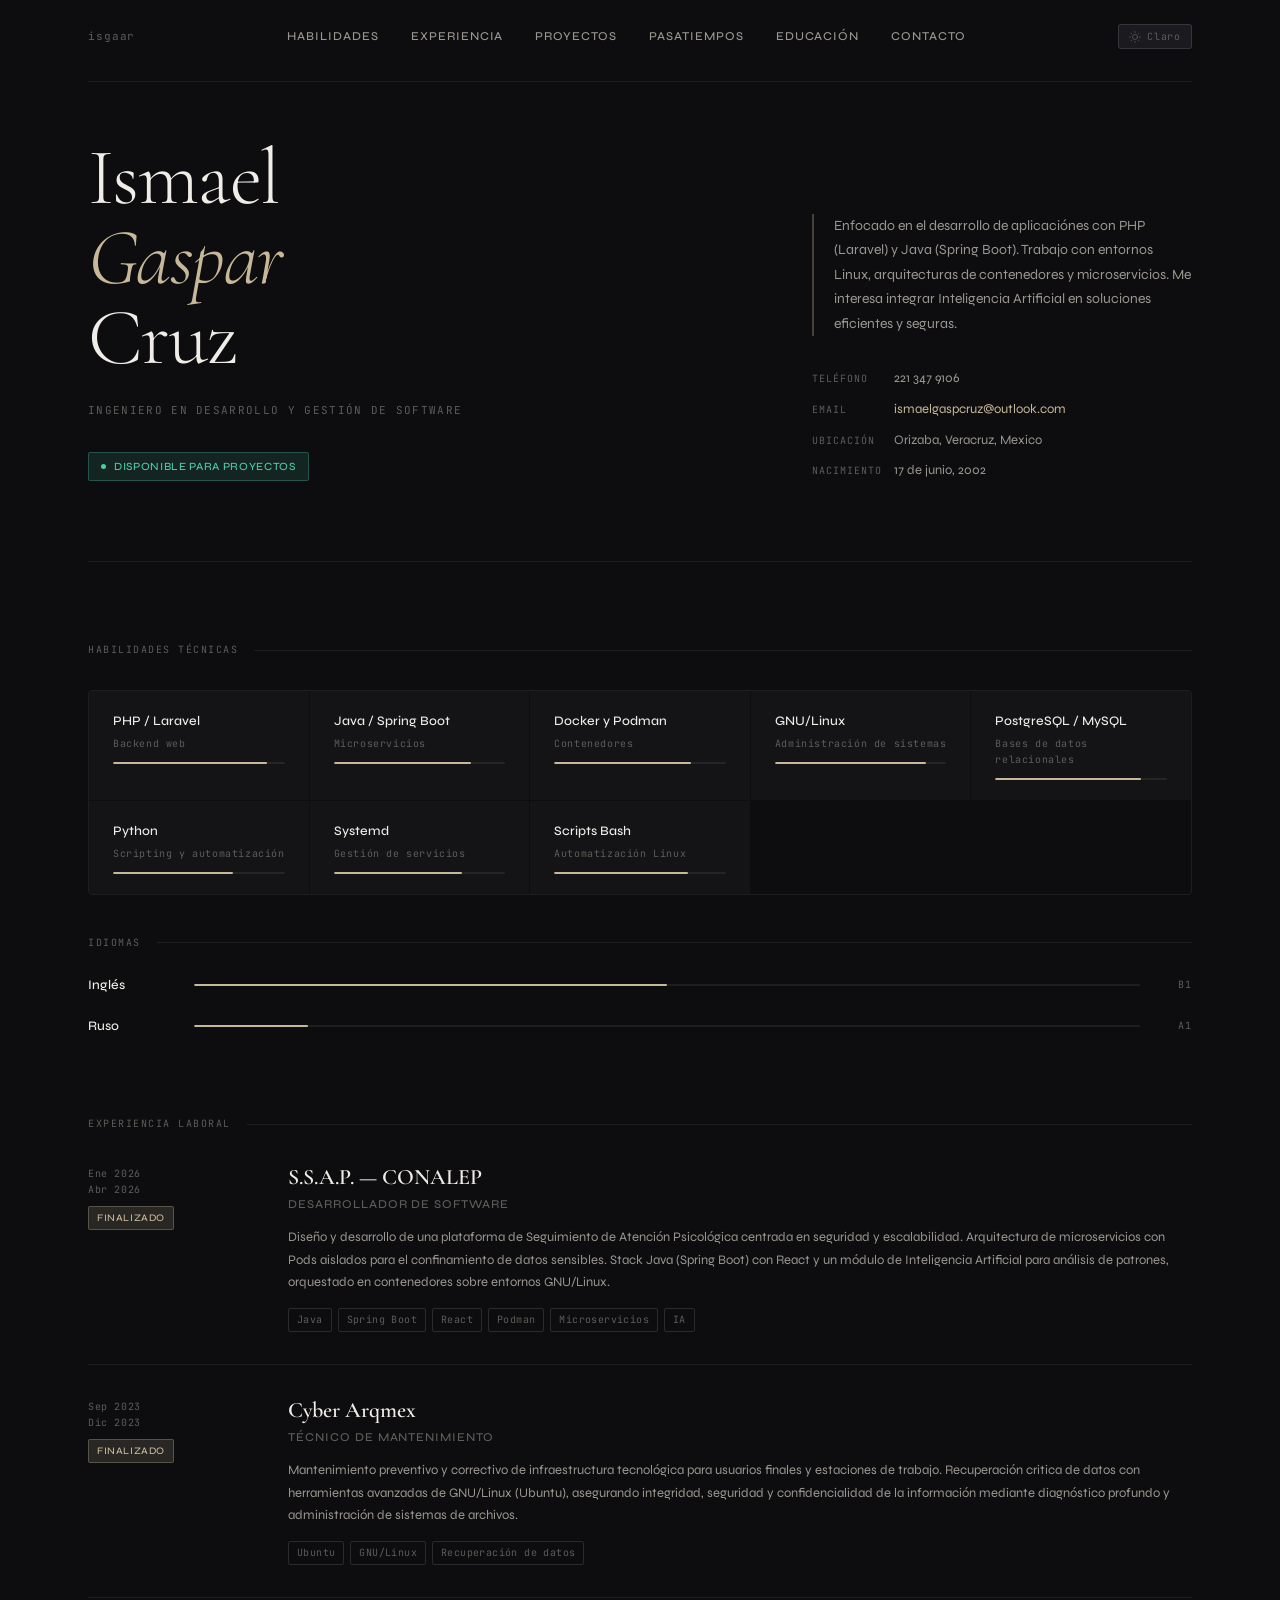
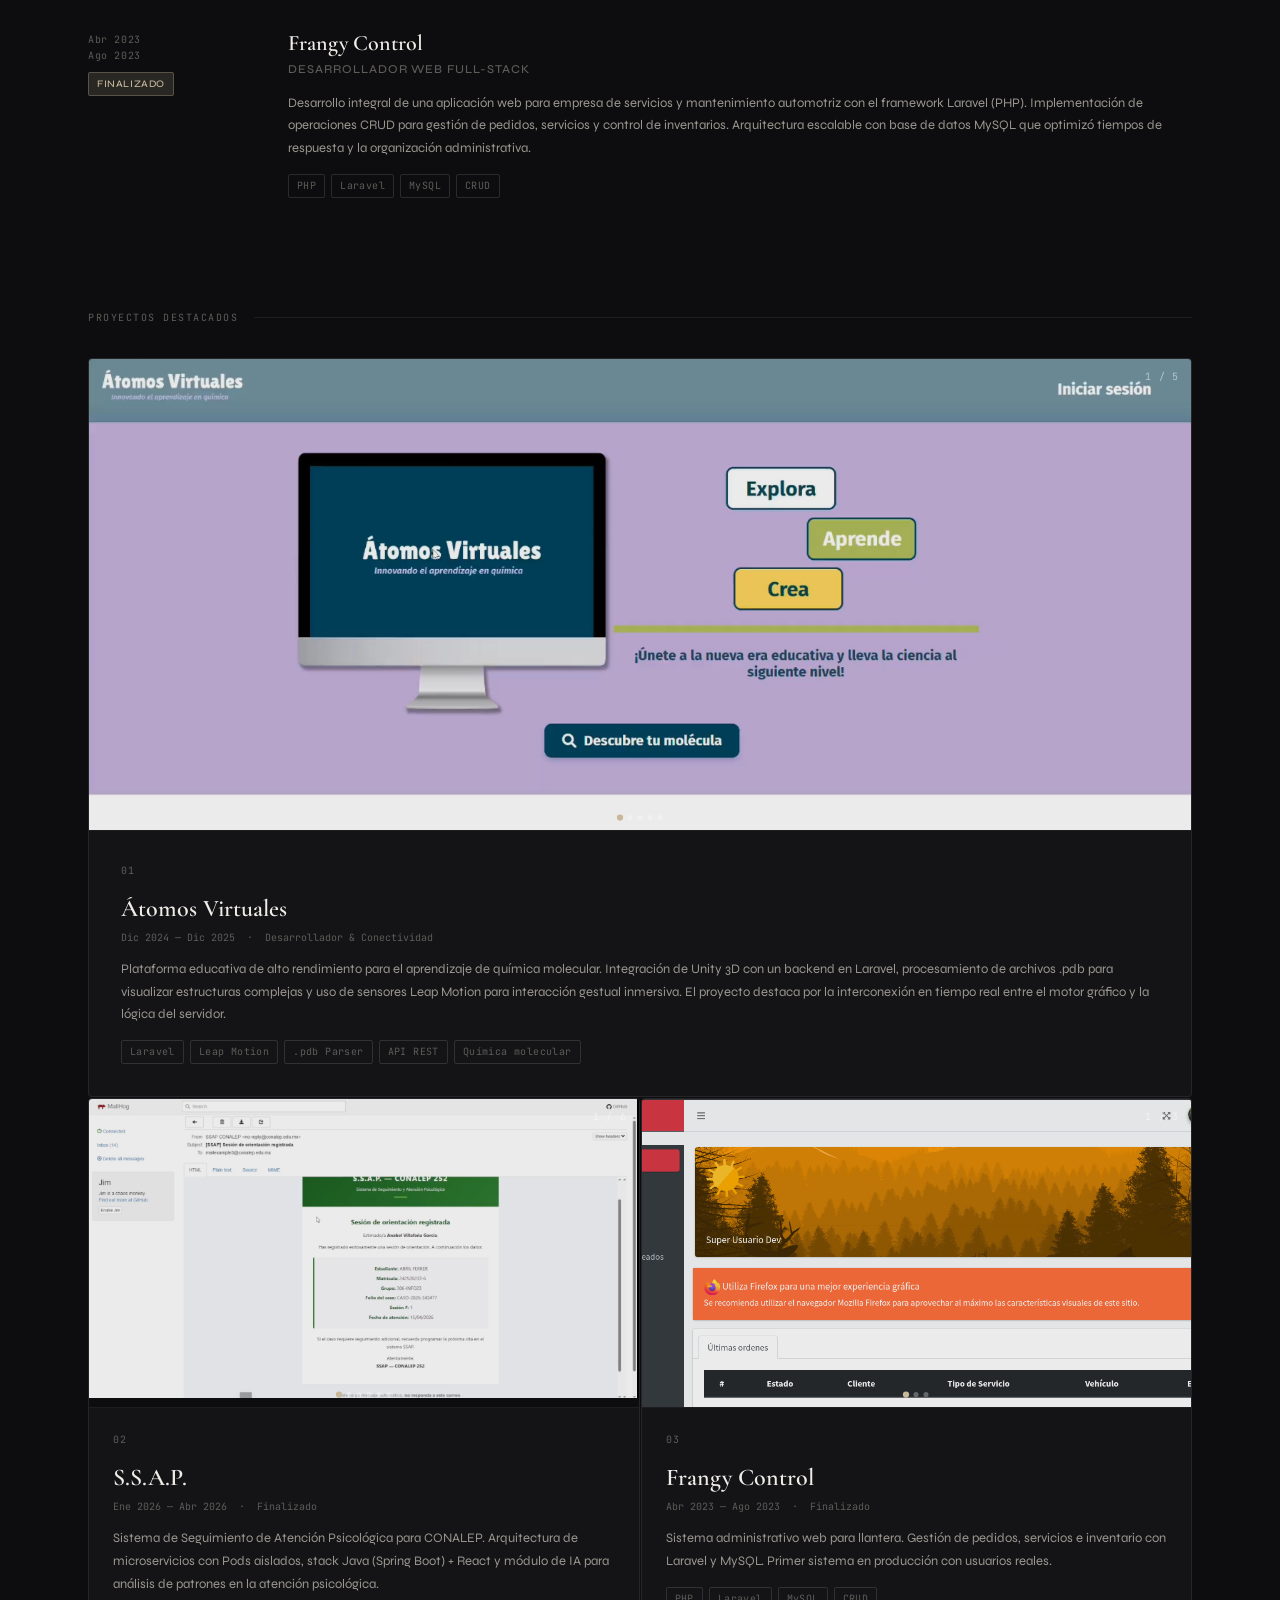
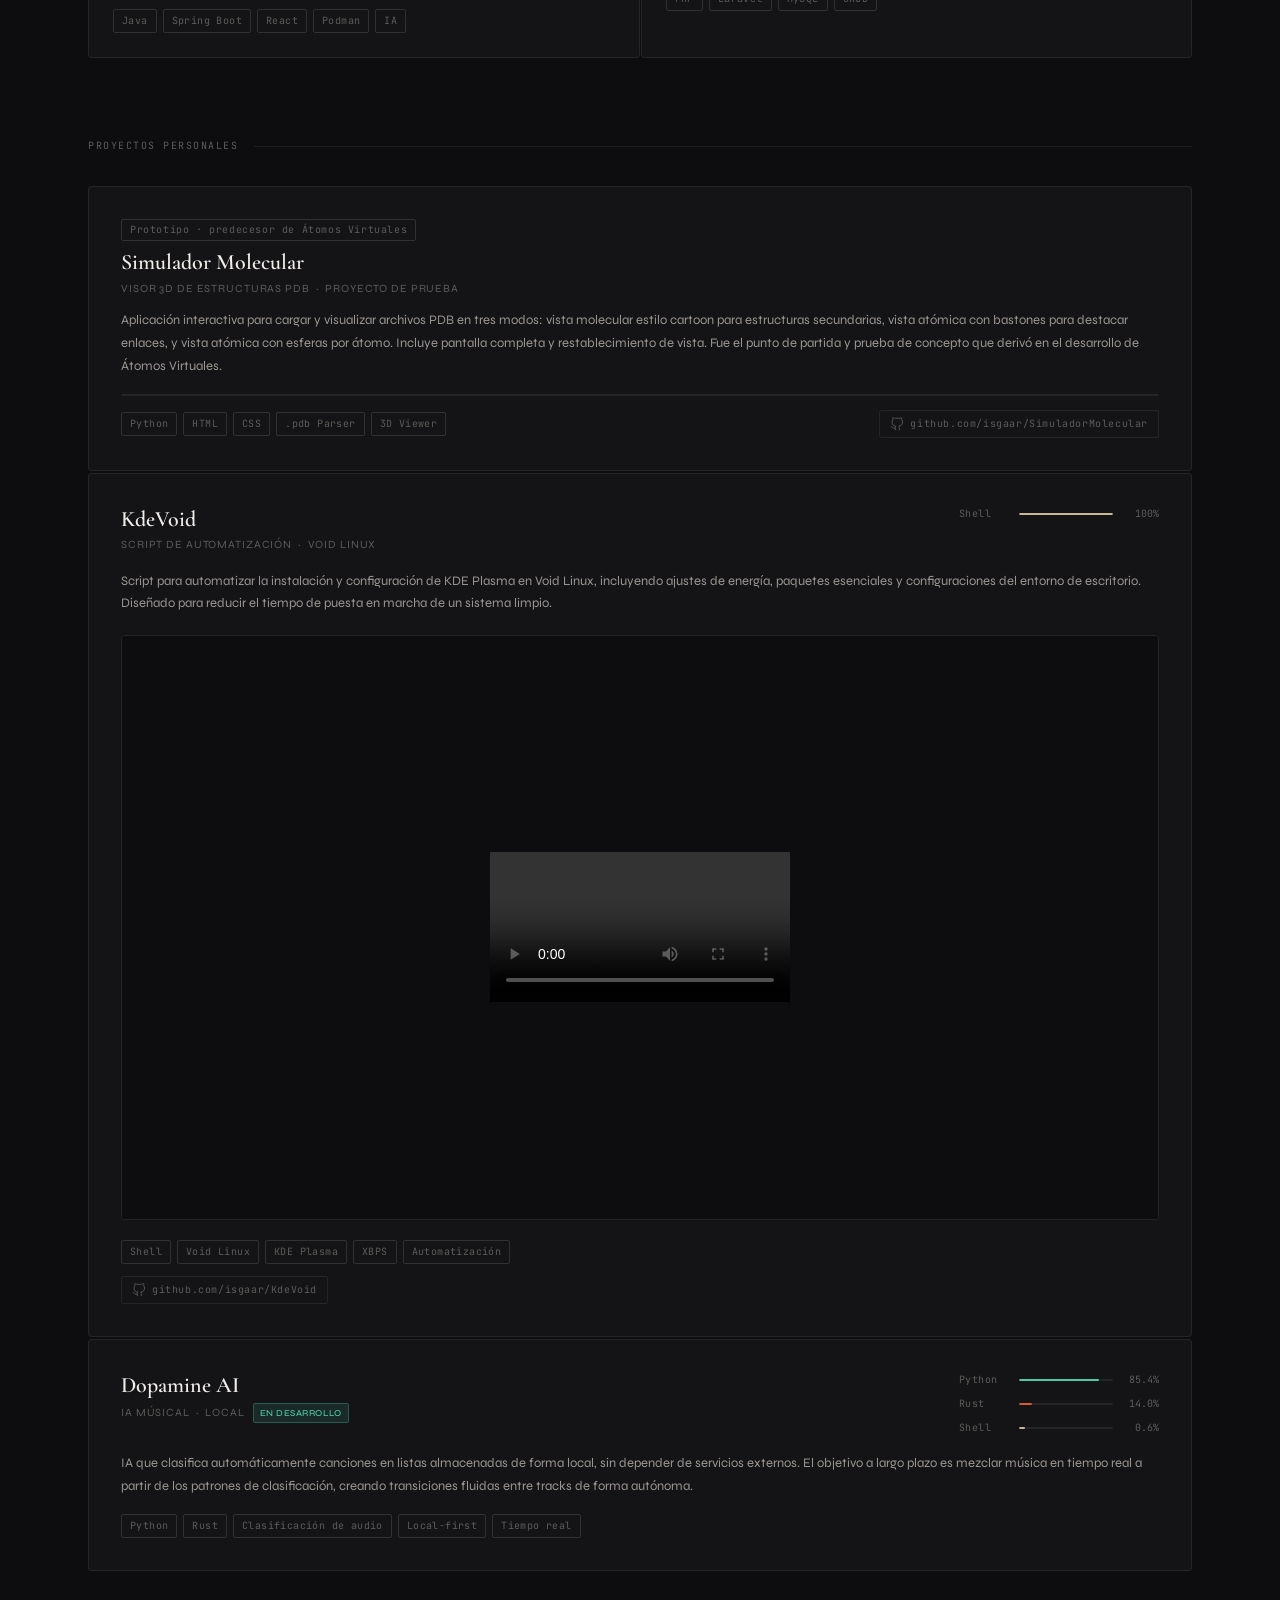
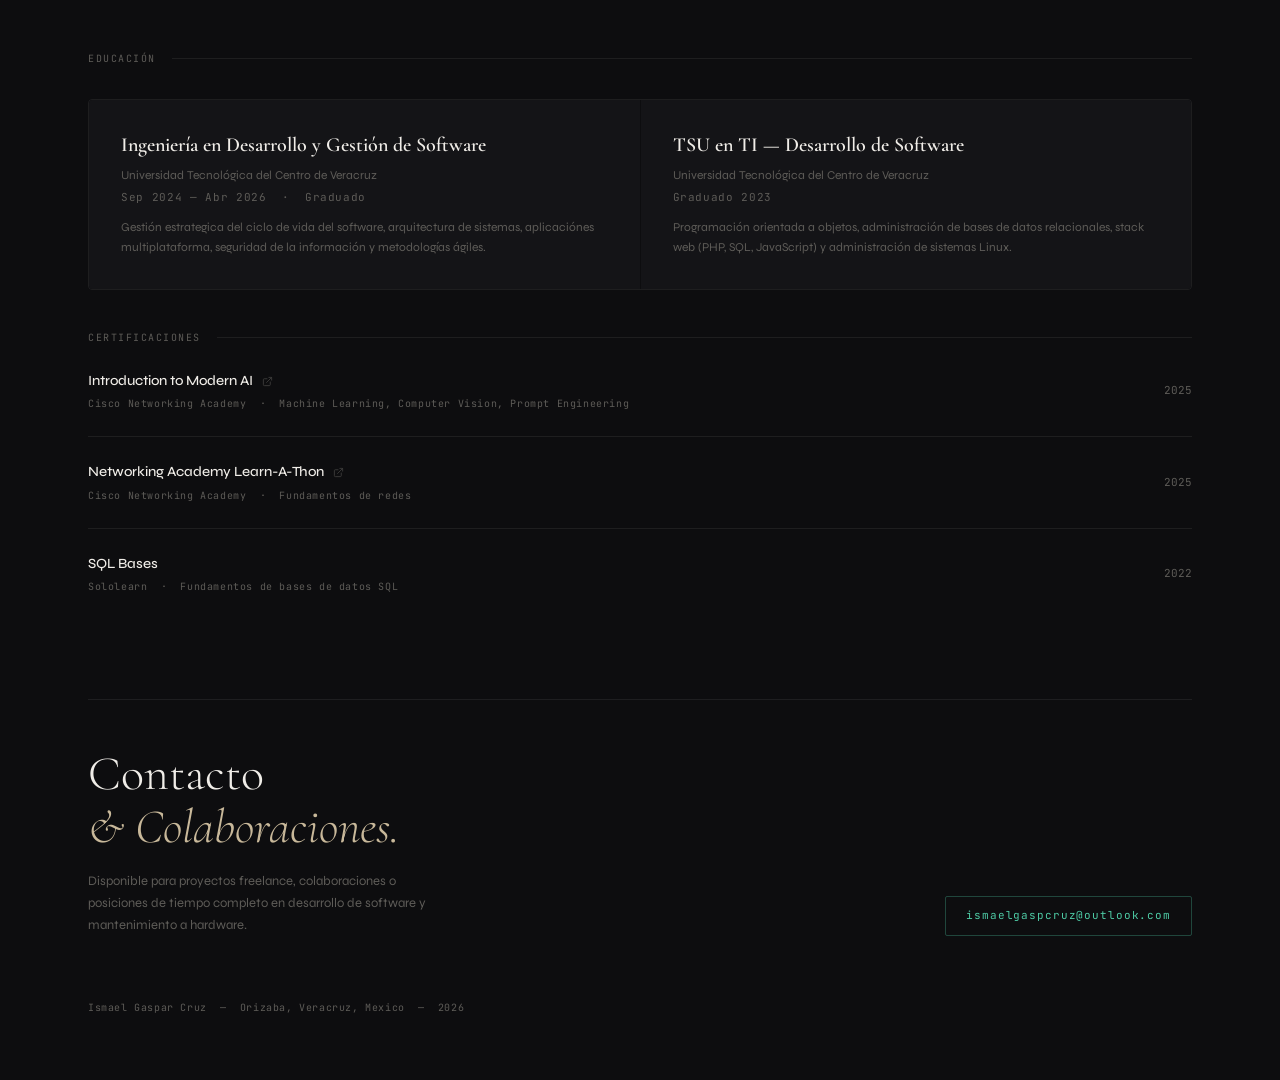
==== portafolio-bak.html @ 3fc49039 "v2" ====
<!DOCTYPE html>
<html lang="es">

<head>
  <meta charset="UTF-8">
  <meta name="viewport" content="width=device-width, initial-scale=1.0">
  <title>Portafolio de Ismael</title>
  <link rel="preconnect" href="https://fonts.googleapis.com">
  <link rel="preconnect" href="https://fonts.gstatic.com" crossorigin>
  <link
    href="https://fonts.googleapis.com/css2?family=Cormorant+Garamond:ital,wght@0,300;0,400;0,600;1,300;1,400&family=Syne:wght@400;500;700;800&family=JetBrains+Mono:wght@300;400&display=swap"
    rel="stylesheet">

  <style>
    :root {
      --bg: #0d0d0f;
      --bg-surface: #141417;
      --bg-raised: #1a1a1f;
      --border: rgba(255, 255, 255, 0.07);
      --border-mid: rgba(255, 255, 255, 0.12);
      --accent: #c8b89a;
      --accent-dim: rgba(200, 184, 154, 0.15);
      --accent-border: rgba(200, 184, 154, 0.3);
      --teal: #4ecba5;
      --teal-dim: rgba(78, 203, 165, 0.12);
      --teal-border: rgba(78, 203, 165, 0.3);
      --blue: #6fa8d6;
      --blue-dim: rgba(111, 168, 214, 0.12);
      --text-primary: #f0ede8;
      --text-secondary: #9b9790;
      --text-muted: #5e5c58;
      --font-display: 'Cormorant Garamond', Georgia, serif;
      --font-ui: 'Syne', sans-serif;
      --font-mono: 'JetBrains Mono', monospace;
      --page-max: 1200px;
      --page-pad: clamp(1rem, 4vw, 3rem);
    }

    /* ── Light / color theme support ── */
    [data-theme="light"] {
      --bg: #f4f2ee;
      --bg-surface: #ebe8e2;
      --bg-raised: #e0dcd4;
      --border: rgba(0, 0, 0, 0.08);
      --border-mid: rgba(0, 0, 0, 0.14);
      --accent: #8b6f4e;
      --accent-dim: rgba(139, 111, 78, 0.12);
      --accent-border: rgba(139, 111, 78, 0.3);
      --teal: #2a8c6e;
      --teal-dim: rgba(42, 140, 110, 0.1);
      --teal-border: rgba(42, 140, 110, 0.3);
      --text-primary: #1a1814;
      --text-secondary: #4a4742;
      --text-muted: #8a8680;
    }

    *,
    *::before,
    *::after {
      box-sizing: border-box;
      margin: 0;
      padding: 0;
    }

    html {
      scroll-behavior: smooth;
    }

    body {
      background: var(--bg);
      color: var(--text-primary);
      font-family: var(--font-ui);
      font-size: 14px;
      line-height: 1.6;
      min-height: 100vh;
    }

    /* ── Layout ── */
    .page {
      max-width: var(--page-max);
      margin: 0 auto;
      padding: 0 var(--page-pad) 4rem;
    }

    /* ── Nav ── */
    nav {
      display: flex;
      justify-content: space-between;
      align-items: center;
      padding: 1.5rem 0 2rem;
      border-bottom: 1px solid var(--border);
      margin-bottom: 3.5rem;
    }

    .nav-logo {
      font-family: var(--font-mono);
      font-size: 11px;
      color: var(--text-muted);
      letter-spacing: 0.08em;
    }

    .nav-links {
      display: flex;
      gap: 2rem;
      list-style: none;
    }

    .nav-links a {
      font-size: 12px;
      font-weight: 500;
      color: var(--text-secondary);
      text-decoration: none;
      letter-spacing: 0.08em;
      text-transform: uppercase;
      transition: color 0.2s;
    }

    .nav-links a:hover {
      color: var(--text-primary);
    }

    /* ── Hero ── */
    .hero {
      display: grid;
      grid-template-columns: 1fr 380px;
      gap: 4rem;
      align-items: end;
      padding-bottom: 5rem;
      border-bottom: 1px solid var(--border);
      margin-bottom: 5rem;
      animation: fadeUp 0.8s ease both;
    }

    .hero-heading {
      font-family: var(--font-display);
      font-size: clamp(56px, 8vw, 80px);
      font-weight: 300;
      line-height: 1.0;
      color: var(--text-primary);
      letter-spacing: -0.02em;
    }

    .hero-heading em {
      font-style: italic;
      color: var(--accent);
    }

    .hero-sub {
      font-family: var(--font-mono);
      font-size: 11px;
      letter-spacing: 0.12em;
      color: var(--text-muted);
      text-transform: uppercase;
      margin-top: 1.5rem;
    }

    .hero-status {
      display: inline-flex;
      align-items: center;
      gap: 8px;
      background: var(--teal-dim);
      border: 1px solid var(--teal-border);
      border-radius: 2px;
      padding: 5px 12px;
      font-size: 11px;
      font-weight: 500;
      color: var(--teal);
      letter-spacing: 0.06em;
      text-transform: uppercase;
      margin-top: 2rem;
    }

    .status-dot {
      width: 5px;
      height: 5px;
      border-radius: 50%;
      background: var(--teal);
      animation: pulse 2s infinite;
    }

    .hero-bio {
      font-size: 14px;
      color: var(--text-secondary);
      line-height: 1.75;
      border-left: 2px solid var(--accent-border);
      padding-left: 1.25rem;
    }

    .hero-contact {
      margin-top: 2rem;
      display: flex;
      flex-direction: column;
      gap: 10px;
    }

    .contact-row {
      display: grid;
      grid-template-columns: 70px 1fr;
      gap: 12px;
      align-items: baseline;
    }

    .contact-label {
      font-family: var(--font-mono);
      font-size: 10px;
      color: var(--text-muted);
      letter-spacing: 0.1em;
      text-transform: uppercase;
    }

    .contact-value {
      font-size: 13px;
      color: var(--text-secondary);
    }

    .contact-value a {
      color: var(--accent);
      text-decoration: none;
      transition: opacity 0.2s;
    }

    .contact-value a:hover {
      opacity: 0.7;
    }

    /* ── Section ── */
    .section {
      margin-bottom: 5rem;
      animation: fadeUp 0.8s ease both;
    }

    .section-label {
      font-family: var(--font-mono);
      font-size: 10px;
      letter-spacing: 0.15em;
      color: var(--text-muted);
      text-transform: uppercase;
      margin-bottom: 2rem;
      display: flex;
      align-items: center;
      gap: 1rem;
    }

    .section-label::after {
      content: '';
      flex: 1;
      height: 1px;
      background: var(--border);
    }

    /* ── Skills ── */
    .skills-grid {
      display: grid;
      grid-template-columns: repeat(auto-fill, minmax(200px, 1fr));
      gap: 1px;
      border: 1px solid var(--border);
      border-radius: 4px;
      overflow: hidden;
    }

    .skill-item {
      background: var(--bg-surface);
      padding: 1.25rem 1.5rem;
      transition: background 0.2s;
    }

    .skill-item:hover {
      background: var(--bg-raised);
    }

    .skill-name {
      font-size: 13px;
      font-weight: 500;
      color: var(--text-primary);
      margin-bottom: 4px;
    }

    .skill-level {
      font-family: var(--font-mono);
      font-size: 10px;
      color: var(--text-muted);
      letter-spacing: 0.06em;
    }

    .skill-bar {
      height: 2px;
      background: var(--border);
      border-radius: 1px;
      margin-top: 10px;
      overflow: hidden;
    }

    .skill-fill {
      height: 100%;
      border-radius: 1px;
      background: var(--accent);
    }

    /* ── Experience ── */
    .exp-list {
      display: flex;
      flex-direction: column;
      gap: 0;
    }

    .exp-item {
      display: grid;
      grid-template-columns: 160px 1fr;
      gap: 2.5rem;
      padding: 2rem 0;
      border-bottom: 1px solid var(--border);
      transition: opacity 0.2s;
    }

    .exp-item:first-child {
      padding-top: 0;
    }

    .exp-item:last-child {
      border-bottom: none;
    }

    .exp-meta {
      padding-top: 2px;
    }

    .exp-period {
      font-family: var(--font-mono);
      font-size: 10px;
      color: var(--text-muted);
      letter-spacing: 0.06em;
      line-height: 1.6;
    }

    .exp-badge {
      display: inline-block;
      margin-top: 8px;
      font-size: 10px;
      font-weight: 500;
      padding: 3px 8px;
      border-radius: 2px;
      letter-spacing: 0.06em;
      text-transform: uppercase;
    }

    .badge-current {
      background: var(--teal-dim);
      color: var(--teal);
      border: 1px solid var(--teal-border);
    }

    .badge-past {
      background: var(--accent-dim);
      color: var(--accent);
      border: 1px solid var(--accent-border);
    }

    .exp-company {
      font-family: var(--font-display);
      font-size: 22px;
      font-weight: 600;
      color: var(--text-primary);
      line-height: 1.2;
    }

    .exp-role {
      font-size: 12px;
      font-weight: 500;
      color: var(--text-muted);
      letter-spacing: 0.08em;
      text-transform: uppercase;
      margin-top: 4px;
      margin-bottom: 12px;
    }

    .exp-desc {
      font-size: 13px;
      color: var(--text-secondary);
      line-height: 1.75;
    }

    .tech-row {
      display: flex;
      flex-wrap: wrap;
      gap: 6px;
      margin-top: 14px;
    }

    .tech-tag {
      font-family: var(--font-mono);
      font-size: 10px;
      padding: 3px 8px;
      border: 1px solid var(--border-mid);
      border-radius: 2px;
      color: var(--text-muted);
      letter-spacing: 0.04em;
      transition: border-color 0.2s, color 0.2s;
    }

    .tech-tag:hover {
      border-color: var(--accent-border);
      color: var(--accent);
    }

    /* ── Projects ── */
    .proj-grid {
      display: grid;
      grid-template-columns: 1fr 1fr;
      gap: 1px;
      border: 1px solid var(--border);
      border-radius: 4px;
      overflow: hidden;
    }

    .proj-card {
      background: var(--bg-surface);
      padding: 2rem;
      transition: background 0.25s;
      cursor: default;
    }

    .proj-card:hover {
      background: var(--bg-raised);
    }

    .proj-card.featured {
      grid-column: 1 / -1;
      background: var(--bg-surface);
      border-bottom: 1px solid var(--border);
    }

    .proj-number {
      font-family: var(--font-mono);
      font-size: 10px;
      color: var(--text-muted);
      letter-spacing: 0.1em;
      margin-bottom: 1rem;
    }

    .proj-name {
      font-family: var(--font-display);
      font-size: 24px;
      font-weight: 600;
      color: var(--text-primary);
      line-height: 1.2;
      margin-bottom: 6px;
    }

    .proj-period {
      font-family: var(--font-mono);
      font-size: 10px;
      color: var(--text-muted);
      margin-bottom: 12px;
    }

    .proj-desc {
      font-size: 13px;
      color: var(--text-secondary);
      line-height: 1.75;
    }

    /* ── Education ── */
    .edu-grid {
      display: grid;
      grid-template-columns: 1fr 1fr;
      gap: 1px;
      border: 1px solid var(--border);
      border-radius: 4px;
      overflow: hidden;
    }

    .edu-card {
      background: var(--bg-surface);
      padding: 2rem;
    }

    .edu-degree {
      font-family: var(--font-display);
      font-size: 20px;
      font-weight: 600;
      color: var(--text-primary);
      line-height: 1.3;
      margin-bottom: 8px;
    }

    .edu-school {
      font-size: 12px;
      color: var(--text-muted);
      margin-bottom: 4px;
    }

    .edu-year {
      font-family: var(--font-mono);
      font-size: 11px;
      color: var(--text-muted);
      letter-spacing: 0.06em;
    }

    /* ── Languages ── */
    .lang-list {
      display: flex;
      flex-direction: column;
      gap: 1.25rem;
    }

    .lang-row {
      display: grid;
      grid-template-columns: 90px 1fr 36px;
      align-items: center;
      gap: 1rem;
    }

    .lang-name {
      font-size: 13px;
      color: var(--text-primary);
      font-weight: 500;
    }

    .lang-bar-bg {
      height: 2px;
      background: var(--border);
      border-radius: 1px;
      overflow: hidden;
    }

    .lang-fill {
      height: 100%;
      border-radius: 1px;
      background: var(--accent);
    }

    .lang-code {
      font-family: var(--font-mono);
      font-size: 10px;
      color: var(--text-muted);
      letter-spacing: 0.08em;
      text-align: right;
    }

    /* ── Certifications ── */
    .cert-item {
      padding: 1.5rem 0;
      border-bottom: 1px solid var(--border);
      display: grid;
      grid-template-columns: 1fr auto;
      gap: 2rem;
      align-items: center;
    }

    .cert-item:last-child {
      border-bottom: none;
    }

    .cert-name {
      font-size: 14px;
      font-weight: 500;
      color: var(--text-primary);
      margin-bottom: 4px;
    }

    .cert-org {
      font-family: var(--font-mono);
      font-size: 10px;
      color: var(--text-muted);
      letter-spacing: 0.06em;
    }

    .cert-year {
      font-family: var(--font-mono);
      font-size: 11px;
      color: var(--text-muted);
      white-space: nowrap;
    }

    .cert-link {
      display: inline-flex;
      align-items: center;
      margin-left: 6px;
      color: var(--text-muted);
      text-decoration: none;
      vertical-align: middle;
      opacity: 0.6;
      transition: color 0.2s, opacity 0.2s;
    }

    .cert-link:hover {
      color: var(--accent);
      opacity: 1;
    }

    /* ── Footer ── */
    footer {
      border-top: 1px solid var(--border);
      padding-top: 3rem;
      display: grid;
      grid-template-columns: 1fr auto;
      align-items: end;
      gap: 2rem;
    }

    .footer-heading {
      font-family: var(--font-display);
      font-size: clamp(32px, 5vw, 48px);
      font-weight: 300;
      color: var(--text-primary);
      line-height: 1.1;
    }

    .footer-heading em {
      font-style: italic;
      color: var(--accent);
    }

    .footer-email {
      display: inline-block;
      font-family: var(--font-mono);
      font-size: 11px;
      color: var(--teal);
      letter-spacing: 0.08em;
      border: 1px solid var(--teal-border);
      padding: 10px 20px;
      border-radius: 2px;
      text-decoration: none;
      transition: background 0.2s;
    }

    .footer-email:hover {
      background: var(--teal-dim);
    }

    .footer-copy {
      font-family: var(--font-mono);
      font-size: 10px;
      color: var(--text-muted);
      margin-top: 2rem;
      grid-column: 1 / -1;
      letter-spacing: 0.06em;
    }

    /* ── Animations ── */
    @keyframes fadeUp {
      from {
        opacity: 0;
        transform: translateY(16px);
      }

      to {
        opacity: 1;
        transform: translateY(0);
      }
    }

    @keyframes pulse {

      0%,
      100% {
        opacity: 1;
      }

      50% {
        opacity: 0.4;
      }
    }

    .section:nth-child(2) {
      animation-delay: 0.05s;
    }

    .section:nth-child(3) {
      animation-delay: 0.10s;
    }

    .section:nth-child(4) {
      animation-delay: 0.15s;
    }

    .section:nth-child(5) {
      animation-delay: 0.20s;
    }

    .section:nth-child(6) {
      animation-delay: 0.25s;
    }

    /* ── Responsive ── */
    @media (max-width: 700px) {
      .hero {
        grid-template-columns: 1fr;
        gap: 2.5rem;
      }

      .exp-item {
        grid-template-columns: 1fr;
        gap: 0.5rem;
      }

      .proj-duo {
        grid-template-columns: 1fr;
      }

      .edu-grid {
        grid-template-columns: 1fr;
      }

      footer {
        grid-template-columns: 1fr;
      }

      .nav-links {
        display: none;
      }

      .hobby-header {
        flex-direction: column;
        gap: 1rem;
      }

      .hobby-langs {
        width: 100%;
      }
    }

    /* ── Project blocks (new) ── */
    .proj-block {
      background: var(--bg-surface);
      border: 1px solid var(--border);
      border-radius: 4px;
      overflow: hidden;
      transition: border-color 0.2s;
    }

    .proj-block:hover {
      border-color: var(--border-mid);
    }

    .featured-block {
      background: var(--bg-surface);
      border: 1px solid var(--border);
      border-radius: 4px;
      margin-bottom: 1px;
      transition: border-color 0.2s;
    }

    .featured-block:hover {
      border-color: var(--border-mid);
    }

    .featured-block .proj-block-body {
      padding: 2rem;
    }

    .proj-duo {
      display: grid;
      grid-template-columns: 1fr 1fr;
      gap: 1px;
      margin-top: 1px;
    }

    .proj-block-body {
      padding: 1.5rem;
    }

    .proj-img-wrap {
      width: 100%;
      aspect-ratio: 16 / 9;
      overflow: hidden;
      border-bottom: 1px solid var(--border);
      background: var(--bg);
    }

    .proj-img {
      width: 100%;
      height: 100%;
      object-fit: cover;
      display: block;
    }

    .proj-img-placeholder {
      width: 100%;
      height: 100%;
      display: flex;
      flex-direction: column;
      align-items: center;
      justify-content: center;
      gap: 10px;
      background: repeating-linear-gradient(45deg,
          transparent,
          transparent 10px,
          rgba(255, 255, 255, 0.015) 10px,
          rgba(255, 255, 255, 0.015) 20px);
    }

    .placeholder-hint {
      font-family: var(--font-mono);
      font-size: 10px;
      color: var(--text-muted);
      text-align: center;
      line-height: 1.6;
      letter-spacing: 0.04em;
    }

    /* ── Hobby / personal projects ── */
    .hobby-list {
      display: flex;
      flex-direction: column;
      gap: 1px;
    }

    .hobby-item {
      background: var(--bg-surface);
      border: 1px solid var(--border);
      border-radius: 4px;
      padding: 2rem;
      transition: border-color 0.2s;
    }

    .hobby-item+.hobby-item {
      margin-top: 1px;
    }

    .hobby-item:hover {
      border-color: var(--border-mid);
    }

    .hobby-header {
      display: flex;
      justify-content: space-between;
      align-items: flex-start;
      gap: 2rem;
      margin-bottom: 1rem;
    }

    .hobby-name {
      font-family: var(--font-display);
      font-size: 22px;
      font-weight: 600;
      color: var(--text-primary);
      line-height: 1.2;
    }

    .hobby-sub {
      font-size: 11px;
      color: var(--text-muted);
      letter-spacing: 0.08em;
      text-transform: uppercase;
      margin-top: 4px;
    }

    .hobby-desc {
      font-size: 13px;
      color: var(--text-secondary);
      line-height: 1.75;
      margin-bottom: 1rem;
    }

    .hobby-langs {
      min-width: 200px;
      display: flex;
      flex-direction: column;
      gap: 8px;
    }

    .hlang-row {
      display: grid;
      grid-template-columns: 52px 1fr 38px;
      align-items: center;
      gap: 8px;
    }

    .hlang-name {
      font-family: var(--font-mono);
      font-size: 10px;
      color: var(--text-muted);
      letter-spacing: 0.04em;
    }

    .hlang-bar-bg {
      height: 2px;
      background: var(--border);
      border-radius: 1px;
      overflow: hidden;
    }

    .hlang-fill {
      height: 100%;
      border-radius: 1px;
    }

    .hlang-pct {
      font-family: var(--font-mono);
      font-size: 10px;
      color: var(--text-muted);
      text-align: right;
    }

    /* ── Video placeholder ── */
    .video-wrap {
      margin: 1.25rem 0;
      border-radius: 4px;
      overflow: hidden;
      border: 1px solid var(--border);
    }

    .video-placeholder {
      width: 100%;
      aspect-ratio: 16 / 9;
      background: var(--bg);
      display: flex;
      align-items: center;
      justify-content: center;
    }

    .video-inner {
      display: flex;
      flex-direction: column;
      align-items: center;
      gap: 6px;
    }

    .proj-video {
      width: 100%;
      display: block;
      border-radius: 0;
    }

    /* ── Project GitHub link ── */
    .proj-github-link {
      display: inline-flex;
      align-items: center;
      gap: 6px;
      font-family: var(--font-mono);
      font-size: 10px;
      color: var(--text-muted);
      text-decoration: none;
      letter-spacing: 0.06em;
      border: 1px solid var(--border);
      padding: 5px 10px;
      border-radius: 2px;
      transition: color 0.2s, border-color 0.2s;
      white-space: nowrap;
    }

    .proj-github-link:hover {
      color: var(--accent);
      border-color: var(--accent-border);
    }

    /* ── SimuladorMolecular screenshot gallery ── */
    .sim-gallery {
      display: grid;
      grid-template-columns: 1fr 1fr;
      gap: 1px;
      margin-top: 12px;
      border: 1px solid var(--border);
      border-radius: 4px;
      overflow: hidden;
    }

    .sim-thumb {
      width: 100%;
      aspect-ratio: 16/9;
      object-fit: cover;
      display: block;
      filter: brightness(0.9);
      transition: filter 0.2s;
    }

    .sim-thumb:hover {
      filter: brightness(1);
    }

    /* ── Slideshow ── */
    .slideshow-wrap {
      position: relative;
      width: 100%;
      overflow: hidden;
      background: var(--bg);
      cursor: pointer;
    }

    .slideshow-wrap:hover .slide-overlay {
      opacity: 1;
    }

    .slide-track {
      display: flex;
      transition: transform 0.5s cubic-bezier(0.4, 0, 0.2, 1);
      will-change: transform;
    }

    .slide-item {
      min-width: 100%;
      position: relative;
    }

    .slide-item img {
      width: 100%;
      height: 100%;
      object-fit: cover;
      display: block;
      filter: brightness(0.92);
      transition: filter 0.25s;
    }

    .slideshow-wrap:hover .slide-item img {
      filter: brightness(1);
    }

    .slide-overlay {
      position: absolute;
      inset: 0;
      background: rgba(13, 13, 15, 0.45);
      display: flex;
      align-items: center;
      justify-content: center;
      opacity: 0;
      transition: opacity 0.25s;
      pointer-events: none;
    }

    .slide-overlay-icon {
      width: 40px;
      height: 40px;
      background: rgba(200, 184, 154, 0.15);
      border: 1px solid rgba(200, 184, 154, 0.4);
      border-radius: 50%;
      display: flex;
      align-items: center;
      justify-content: center;
      color: var(--accent);
    }

    .slide-dots {
      position: absolute;
      bottom: 10px;
      left: 50%;
      transform: translateX(-50%);
      display: flex;
      gap: 5px;
      z-index: 2;
    }

    .slide-dot {
      width: 5px;
      height: 5px;
      border-radius: 50%;
      background: rgba(255, 255, 255, 0.3);
      transition: background 0.2s, transform 0.2s;
      cursor: pointer;
    }

    .slide-dot.active {
      background: var(--accent);
      transform: scale(1.25);
    }

    .slide-counter {
      position: absolute;
      top: 10px;
      right: 12px;
      font-family: var(--font-mono);
      font-size: 10px;
      color: rgba(255, 255, 255, 0.5);
      letter-spacing: 0.08em;
      z-index: 2;
      pointer-events: none;
    }

    /* ── Lightbox ── */
    .lightbox {
      position: fixed;
      inset: 0;
      z-index: 9999;
      background: rgba(0, 0, 0, 0.92);
      display: flex;
      align-items: center;
      justify-content: center;
      opacity: 0;
      pointer-events: none;
      transition: opacity 0.25s;
      backdrop-filter: blur(8px);
    }

    .lightbox.active {
      opacity: 1;
      pointer-events: all;
    }

    .lightbox-inner {
      position: relative;
      max-width: min(92vw, 1100px);
      max-height: 90vh;
      display: flex;
      flex-direction: column;
      align-items: center;
      gap: 14px;
    }

    .lightbox-img-wrap {
      position: relative;
      max-height: 80vh;
      border: 1px solid var(--border-mid);
      border-radius: 4px;
      overflow: hidden;
      box-shadow: 0 32px 80px rgba(0, 0, 0, 0.7);
    }

    .lightbox-img-wrap img {
      display: block;
      max-width: min(90vw, 1100px);
      max-height: 78vh;
      object-fit: contain;
    }

    .lightbox-bar {
      display: flex;
      align-items: center;
      gap: 16px;
    }

    .lb-btn {
      background: rgba(255, 255, 255, 0.07);
      border: 1px solid rgba(255, 255, 255, 0.12);
      border-radius: 2px;
      color: var(--text-secondary);
      padding: 6px 14px;
      font-family: var(--font-mono);
      font-size: 11px;
      letter-spacing: 0.06em;
      cursor: pointer;
      transition: background 0.2s, color 0.2s;
    }

    .lb-btn:hover {
      background: var(--accent-dim);
      color: var(--accent);
      border-color: var(--accent-border);
    }

    .lb-counter {
      font-family: var(--font-mono);
      font-size: 11px;
      color: var(--text-muted);
      letter-spacing: 0.1em;
      min-width: 50px;
      text-align: center;
    }

    .lb-close {
      position: absolute;
      top: -14px;
      right: -14px;
      width: 28px;
      height: 28px;
      background: var(--bg-raised);
      border: 1px solid var(--border-mid);
      border-radius: 50%;
      display: flex;
      align-items: center;
      justify-content: center;
      color: var(--text-secondary);
      cursor: pointer;
      font-size: 14px;
      transition: color 0.2s, border-color 0.2s;
      z-index: 10;
    }

    .lb-close:hover {
      color: var(--text-primary);
      border-color: var(--accent-border);
    }

    .lb-project-name {
      font-family: var(--font-mono);
      font-size: 10px;
      color: var(--text-muted);
      letter-spacing: 0.12em;
      text-transform: uppercase;
    }
  </style>
</head>

<body>

  <div class="page">

    <nav>
      <span class="nav-logo">isgaar</span>
      <ul class="nav-links">
        <li><a href="#habilidades">Habilidades</a></li>
        <li><a href="#experiencia">Experiencia</a></li>
        <li><a href="#proyectos">Proyectos</a></li>
        <li><a href="#pasatiempos">Pasatiempos</a></li>
        <li><a href="#educación">Educación</a></li>
        <li><a href="#contacto">Contacto</a></li>
      </ul>
      <button id="theme-btn" aria-label="Cambiar tema" title="Cambiar tema" style="
      background: var(--bg-raised);
      border: 1px solid var(--border-mid);
      border-radius: 3px;
      color: var(--text-muted);
      cursor: pointer;
      display: flex;
      align-items: center;
      gap: 6px;
      font-family: var(--font-mono);
      font-size: 10px;
      letter-spacing: 0.08em;
      padding: 5px 10px;
      transition: color 0.2s, border-color 0.2s, background 0.2s;
      white-space: nowrap;
    ">
        <svg id="theme-icon" width="12" height="12" viewBox="0 0 24 24" fill="none" stroke="currentColor"
          stroke-width="1.5" stroke-linecap="round" stroke-linejoin="round">
          <circle cx="12" cy="12" r="5" />
          <line x1="12" y1="1" x2="12" y2="3" />
          <line x1="12" y1="21" x2="12" y2="23" />
          <line x1="4.22" y1="4.22" x2="5.64" y2="5.64" />
          <line x1="18.36" y1="18.36" x2="19.78" y2="19.78" />
          <line x1="1" y1="12" x2="3" y2="12" />
          <line x1="21" y1="12" x2="23" y2="12" />
          <line x1="4.22" y1="19.78" x2="5.64" y2="18.36" />
          <line x1="18.36" y1="5.64" x2="19.78" y2="4.22" />
        </svg>
        <span id="theme-label">Tema</span>
      </button>
    </nav>

    <!-- Hero -->
    <section class="hero">
      <div>
        <h1 class="hero-heading">Ismael<br><em>Gaspar</em><br>Cruz</h1>
        <p class="hero-sub">Ingeniero en Desarrollo y Gestión de Software</p>
        <div class="hero-status">
          <span class="status-dot"></span>
          Disponible para proyectos
        </div>
      </div>

      <div>
        <p class="hero-bio">
          Enfocado en el desarrollo de aplicaciónes con PHP (Laravel) y Java (Spring Boot).
          Trabajo con entornos Linux, arquitecturas de contenedores y microservicios.
          Me interesa integrar Inteligencia Artificial en soluciones eficientes y seguras.
        </p>

        <div class="hero-contact">
          <div class="contact-row">
            <span class="contact-label">Teléfono</span>
            <span class="contact-value">221 347 9106</span>
          </div>
          <div class="contact-row">
            <span class="contact-label">Email</span>
            <span class="contact-value">
              <a href="mailto:ismaelgaspcruz@outlook.com">ismaelgaspcruz@outlook.com</a>
            </span>
          </div>
          <div class="contact-row">
            <span class="contact-label">Ubicación</span>
            <span class="contact-value">Orizaba, Veracruz, Mexico</span>
          </div>
          <div class="contact-row">
            <span class="contact-label">Nacimiento</span>
            <span class="contact-value">17 de junio, 2002</span>
          </div>
        </div>
      </div>
    </section>

    <!-- Habilidades -->
    <section class="section" id="habilidades">
      <div class="section-label">Habilidades técnicas</div>
      <div class="skills-grid">
        <div class="skill-item">
          <div class="skill-name">PHP / Laravel</div>
          <div class="skill-level">Backend web</div>
          <div class="skill-bar">
            <div class="skill-fill" style="width:90%"></div>
          </div>
        </div>
        <div class="skill-item">
          <div class="skill-name">Java / Spring Boot</div>
          <div class="skill-level">Microservicios</div>
          <div class="skill-bar">
            <div class="skill-fill" style="width:80%"></div>
          </div>
        </div>
        <div class="skill-item">
          <div class="skill-name">Docker y Podman</div>
          <div class="skill-level">Contenedores</div>
          <div class="skill-bar">
            <div class="skill-fill" style="width:80%"></div>
          </div>
        </div>
        <div class="skill-item">
          <div class="skill-name">GNU/Linux</div>
          <div class="skill-level">Administración de sistemas</div>
          <div class="skill-bar">
            <div class="skill-fill" style="width:88%"></div>
          </div>
        </div>
        <div class="skill-item">
          <div class="skill-name">PostgreSQL / MySQL</div>
          <div class="skill-level">Bases de datos relacionales</div>
          <div class="skill-bar">
            <div class="skill-fill" style="width:85%"></div>
          </div>
        </div>
        <div class="skill-item">
          <div class="skill-name">Python</div>
          <div class="skill-level">Scripting y automatización</div>
          <div class="skill-bar">
            <div class="skill-fill" style="width:70%"></div>
          </div>
        </div>
        <div class="skill-item">
          <div class="skill-name">Systemd</div>
          <div class="skill-level">Gestión de servicios</div>
          <div class="skill-bar">
            <div class="skill-fill" style="width:75%"></div>
          </div>
        </div>
        <div class="skill-item">
          <div class="skill-name">Scripts Bash</div>
          <div class="skill-level">Automatización Linux</div>
          <div class="skill-bar">
            <div class="skill-fill" style="width:78%"></div>
          </div>
        </div>
      </div>

      <!-- Idiomas -->
      <div style="margin-top:2.5rem;">
        <div class="section-label" style="margin-bottom:1.5rem;">Idiomas</div>
        <div class="lang-list">
          <div class="lang-row">
            <span class="lang-name">Inglés</span>
            <div class="lang-bar-bg">
              <div class="lang-fill" style="width:50%"></div>
            </div>
            <span class="lang-code">B1</span>
          </div>
          <div class="lang-row">
            <span class="lang-name">Ruso</span>
            <div class="lang-bar-bg">
              <div class="lang-fill" style="width:12%"></div>
            </div>
            <span class="lang-code">A1</span>
          </div>
        </div>
      </div>
    </section>

    <!-- Experiencia -->
    <section class="section" id="experiencia">
      <div class="section-label">Experiencia laboral</div>
      <div class="exp-list">

        <div class="exp-item">
          <div class="exp-meta">
            <div class="exp-period">Ene 2026<br>Abr 2026</div>
            <span class="exp-badge badge-past">Finalizado</span>
          </div>
          <div>
            <div class="exp-company">S.S.A.P. — CONALEP</div>
            <div class="exp-role">Desarrollador de Software</div>
            <p class="exp-desc">
              Diseño y desarrollo de una plataforma de Seguimiento de Atención Psicológica centrada en seguridad y
              escalabilidad. Arquitectura de microservicios con Pods aislados para el confinamiento de datos sensibles.
              Stack Java (Spring Boot) con React y un módulo de Inteligencia Artificial para análisis de patrones,
              orquestado en contenedores sobre entornos GNU/Linux.
            </p>
            <div class="tech-row">
              <span class="tech-tag">Java</span>
              <span class="tech-tag">Spring Boot</span>
              <span class="tech-tag">React</span>
              <span class="tech-tag">Podman</span>
              <span class="tech-tag">Microservicios</span>
              <span class="tech-tag">IA</span>
            </div>
          </div>
        </div>

        <div class="exp-item">
          <div class="exp-meta">
            <div class="exp-period">Sep 2023<br>Dic 2023</div>
            <span class="exp-badge badge-past">Finalizado</span>
          </div>
          <div>
            <div class="exp-company">Cyber Arqmex</div>
            <div class="exp-role">Técnico de Mantenimiento</div>
            <p class="exp-desc">
              Mantenimiento preventivo y correctivo de infraestructura tecnológica para usuarios finales y estaciones de
              trabajo. Recuperación critica de datos con herramientas avanzadas de GNU/Linux (Ubuntu), asegurando
              integridad, seguridad y confidencialidad de la información mediante diagnóstico profundo y administración
              de sistemas de archivos.
            </p>
            <div class="tech-row">
              <span class="tech-tag">Ubuntu</span>
              <span class="tech-tag">GNU/Linux</span>
              <span class="tech-tag">Recuperación de datos</span>
            </div>
          </div>
        </div>

        <div class="exp-item">
          <div class="exp-meta">
            <div class="exp-period">Abr 2023<br>Ago 2023</div>
            <span class="exp-badge badge-past">Finalizado</span>
          </div>
          <div>
            <div class="exp-company">Frangy Control</div>
            <div class="exp-role">Desarrollador Web Full-Stack</div>
            <p class="exp-desc">
              Desarrollo integral de una aplicación web para empresa de servicios y mantenimiento automotriz con el
              framework Laravel (PHP). Implementación de operaciones CRUD para gestión de pedidos, servicios y control
              de inventarios. Arquitectura escalable con base de datos MySQL que optimizó tiempos de respuesta y la
              organización administrativa.
            </p>
            <div class="tech-row">
              <span class="tech-tag">PHP</span>
              <span class="tech-tag">Laravel</span>
              <span class="tech-tag">MySQL</span>
              <span class="tech-tag">CRUD</span>
            </div>
          </div>
        </div>

      </div>
    </section>

    <!-- Proyectos -->
    <section class="section" id="proyectos">
      <div class="section-label">Proyectos destacados</div>

      <!-- Átomos Virtuales — featured, sin imagen -->
      <div class="proj-block featured-block">
        <div class="proj-img-wrap slideshow-wrap"
          style="aspect-ratio:21/9;border-radius:0;border-bottom:1px solid var(--border);" data-slideshow="atomos"
          data-project="Átomos Virtuales">
          <div class="slide-track" id="track-atomos"></div>
          <div class="slide-overlay">
            <div class="slide-overlay-icon">
              <svg width="16" height="16" viewBox="0 0 24 24" fill="none" stroke="currentColor" stroke-width="1.5">
                <path d="M15 3h6v6M9 21H3v-6M21 3l-7 7M3 21l7-7" />
              </svg>
            </div>
          </div>
          <div class="slide-dots" id="dots-atomos"></div>
          <div class="slide-counter" id="counter-atomos"></div>
        </div>
        <div class="proj-block-body">
          <div class="proj-number">01</div>
          <div class="proj-name">Átomos Virtuales</div>
          <div class="proj-period">Dic 2024 — Dic 2025 &nbsp;&middot;&nbsp; Desarrollador & Conectividad</div>
          <p class="proj-desc">
            Plataforma educativa de alto rendimiento para el aprendizaje de química molecular. Integración de Unity 3D
            con un backend en Laravel, procesamiento de archivos .pdb para visualizar estructuras complejas y uso de
            sensores Leap Motion para interacción gestual inmersiva. El proyecto destaca por la interconexión en tiempo
            real entre el motor gráfico y la lógica del servidor.
          </p>
          <div class="tech-row">
            <span class="tech-tag">Laravel</span>
            <span class="tech-tag">Leap Motion</span>
            <span class="tech-tag">.pdb Parser</span>
            <span class="tech-tag">API REST</span>
            <span class="tech-tag">Química molecular</span>
          </div>
        </div>
      </div>

      <!-- SSAP + Frangy con imagen -->
      <div class="proj-duo" style="margin-top:1px;">

        <div class="proj-block">
          <div class="proj-img-wrap slideshow-wrap" data-slideshow="ssap" data-project="S.S.A.P.">
            <div class="slide-track" id="track-ssap"></div>
            <div class="slide-overlay">
              <div class="slide-overlay-icon">
                <svg width="16" height="16" viewBox="0 0 24 24" fill="none" stroke="currentColor" stroke-width="1.5">
                  <path d="M15 3h6v6M9 21H3v-6M21 3l-7 7M3 21l7-7" />
                </svg>
              </div>
            </div>
            <div class="slide-dots" id="dots-ssap"></div>
            <div class="slide-counter" id="counter-ssap"></div>
          </div>
          <div class="proj-block-body">
            <div class="proj-number">02</div>
            <div class="proj-name">S.S.A.P.</div>
            <div class="proj-period">Ene 2026 — Abr 2026 &nbsp;&middot;&nbsp; Finalizado</div>
            <p class="proj-desc">
              Sistema de Seguimiento de Atención Psicológica para CONALEP. Arquitectura de microservicios con Pods
              aislados, stack Java (Spring Boot) + React y módulo de IA para análisis de patrones en la atención
              psicológica.
            </p>
            <div class="tech-row">
              <span class="tech-tag">Java</span>
              <span class="tech-tag">Spring Boot</span>
              <span class="tech-tag">React</span>
              <span class="tech-tag">Podman</span>
              <span class="tech-tag">IA</span>
            </div>
          </div>
        </div>

        <div class="proj-block">
          <div class="proj-img-wrap slideshow-wrap" data-slideshow="frangy" data-project="Frangy Control">
            <div class="slide-track" id="track-frangy"></div>
            <div class="slide-overlay">
              <div class="slide-overlay-icon">
                <svg width="16" height="16" viewBox="0 0 24 24" fill="none" stroke="currentColor" stroke-width="1.5">
                  <path d="M15 3h6v6M9 21H3v-6M21 3l-7 7M3 21l7-7" />
                </svg>
              </div>
            </div>
            <div class="slide-dots" id="dots-frangy"></div>
            <div class="slide-counter" id="counter-frangy"></div>
          </div>
          <div class="proj-block-body">
            <div class="proj-number">03</div>
            <div class="proj-name">Frangy Control</div>
            <div class="proj-period">Abr 2023 — Ago 2023 &nbsp;&middot;&nbsp; Finalizado</div>
            <p class="proj-desc">
              Sistema administrativo web para llantera. Gestión de pedidos, servicios e inventario con Laravel y MySQL.
              Primer sistema en producción con usuarios reales.
            </p>
            <div class="tech-row">
              <span class="tech-tag">PHP</span>
              <span class="tech-tag">Laravel</span>
              <span class="tech-tag">MySQL</span>
              <span class="tech-tag">CRUD</span>
            </div>
          </div>
        </div>

      </div>
    </section>

    <!-- Pasatiempos / Scripts personales -->
    <section class="section" id="pasatiempos">
      <div class="section-label">Proyectos personales</div>

      <div class="hobby-list">

        <!-- Simulador Molecular — 00 -->
        <div class="hobby-item" style="padding:0;overflow:hidden;">

          <div style="padding:2rem;">
            <div style="display:flex;align-items:center;gap:10px;margin-bottom:8px;">
              <span
                style="font-family:var(--font-mono);font-size:10px;color:var(--text-muted);letter-spacing:0.06em;border:1px solid var(--border-mid);padding:2px 8px;border-radius:2px;">Prototipo
                · predecesor de Átomos Virtuales</span>
            </div>
            <div class="hobby-name">Simulador Molecular</div>
            <div class="hobby-sub" style="margin-top:4px;margin-bottom:12px;">Visor 3D de estructuras PDB
              &nbsp;&middot;&nbsp; Proyecto de prueba</div>
            <p class="hobby-desc">
              Aplicación interactiva para cargar y visualizar archivos PDB en tres modos: vista molecular estilo cartoon
              para estructuras secundarias, vista atómica con bastones para destacar enlaces, y vista atómica con
              esferas por átomo. Incluye pantalla completa y restablecimiento de vista. Fue el punto de partida y prueba
              de concepto que derivó en el desarrollo de Átomos Virtuales.
            </p>
            <div class="sim-gallery" style="margin-bottom:14px;">
              <img src="https://github.com/isgaar/SimuladorMolecular/raw/main/capturas/imagen.png"
                alt="Vista atómica bastones" class="sim-thumb" onerror="this.style.display='none'">
              <img src="https://github.com/isgaar/SimuladorMolecular/raw/main/capturas/imagen2.png"
                alt="Vista atómica esferas" class="sim-thumb" onerror="this.style.display='none'">
            </div>
            <div style="display:flex;gap:10px;align-items:center;flex-wrap:wrap;">
              <div class="tech-row" style="margin-top:0;flex:1;">
                <span class="tech-tag">Python</span>
                <span class="tech-tag">HTML</span>
                <span class="tech-tag">CSS</span>
                <span class="tech-tag">.pdb Parser</span>
                <span class="tech-tag">3D Viewer</span>
              </div>
              <a href="https://github.com/isgaar/SimuladorMolecular" target="_blank" class="proj-github-link">
                <svg width="14" height="14" viewBox="0 0 24 24" fill="none" stroke="currentColor" stroke-width="1.5"
                  stroke-linecap="round" stroke-linejoin="round">
                  <path
                    d="M9 19c-5 1.5-5-2.5-7-3m14 6v-3.87a3.37 3.37 0 0 0-.94-2.61c3.14-.35 6.44-1.54 6.44-7A5.44 5.44 0 0 0 20 4.77 5.07 5.07 0 0 0 19.91 1S18.73.65 16 2.48a13.38 13.38 0 0 0-7 0C6.27.65 5.09 1 5.09 1A5.07 5.07 0 0 0 5 4.77a5.44 5.44 0 0 0-1.5 3.78c0 5.42 3.3 6.61 6.44 7A3.37 3.37 0 0 0 9 18.13V22" />
                </svg>
                github.com/isgaar/SimuladorMolecular
              </a>
            </div>
          </div>
        </div>

        <!-- KdeVoid -->
        <div class="hobby-item">
          <div class="hobby-header">
            <div>
              <div class="hobby-name">KdeVoid</div>
              <div class="hobby-sub">Script de automatización &nbsp;&middot;&nbsp; Void Linux</div>
            </div>
            <div class="hobby-langs">
              <div class="hlang-row">
                <span class="hlang-name">Shell</span>
                <div class="hlang-bar-bg">
                  <div class="hlang-fill" style="width:100%;background:#c8b89a;"></div>
                </div>
                <span class="hlang-pct">100%</span>
              </div>
            </div>
          </div>
          <p class="hobby-desc">
            Script para automatizar la instalación y configuración de KDE Plasma en Void Linux, incluyendo ajustes de
            energía, paquetes esenciales y configuraciones del entorno de escritorio. Diseñado para reducir el tiempo de
            puesta en marcha de un sistema limpio.
          </p>
          <!-- Video placeholder -->
          <div class="video-wrap">
            <div class="video-placeholder">
              <div class="video-inner">
                <video src="./src/voidinstaller.mp4" controls class="proj-video"></video>
              </div>
            </div>
          </div>
          <div class="tech-row">
            <span class="tech-tag">Shell</span>
            <span class="tech-tag">Void Linux</span>
            <span class="tech-tag">KDE Plasma</span>
            <span class="tech-tag">XBPS</span>
            <span class="tech-tag">Automatización</span>
          </div>
          <div style="margin-top:12px;">
            <a href="https://github.com/isgaar/KdeVoid" target="_blank" class="proj-github-link">
              <svg width="14" height="14" viewBox="0 0 24 24" fill="none" stroke="currentColor" stroke-width="1.5"
                stroke-linecap="round" stroke-linejoin="round">
                <path
                  d="M9 19c-5 1.5-5-2.5-7-3m14 6v-3.87a3.37 3.37 0 0 0-.94-2.61c3.14-.35 6.44-1.54 6.44-7A5.44 5.44 0 0 0 20 4.77 5.07 5.07 0 0 0 19.91 1S18.73.65 16 2.48a13.38 13.38 0 0 0-7 0C6.27.65 5.09 1 5.09 1A5.07 5.07 0 0 0 5 4.77a5.44 5.44 0 0 0-1.5 3.78c0 5.42 3.3 6.61 6.44 7A3.37 3.37 0 0 0 9 18.13V22" />
              </svg>
              github.com/isgaar/KdeVoid
            </a>
          </div>
        </div>

        <!-- Dopamine AI -->
        <div class="hobby-item">
          <div class="hobby-header">
            <div>
              <div class="hobby-name">Dopamine AI</div>
              <div class="hobby-sub" style="display:flex;align-items:center;gap:8px;">
                IA músical &nbsp;&middot;&nbsp; Local
                <span class="exp-badge badge-current" style="margin-top:0;font-size:9px;padding:2px 6px;">En
                  desarrollo</span>
              </div>
            </div>
            <div class="hobby-langs">
              <div class="hlang-row">
                <span class="hlang-name">Python</span>
                <div class="hlang-bar-bg">
                  <div class="hlang-fill" style="width:85.4%;background:#4ecba5;"></div>
                </div>
                <span class="hlang-pct">85.4%</span>
              </div>
              <div class="hlang-row">
                <span class="hlang-name">Rust</span>
                <div class="hlang-bar-bg">
                  <div class="hlang-fill" style="width:14%;background:#D85A30;"></div>
                </div>
                <span class="hlang-pct">14.0%</span>
              </div>
              <div class="hlang-row">
                <span class="hlang-name">Shell</span>
                <div class="hlang-bar-bg">
                  <div class="hlang-fill" style="width:6%;background:#c8b89a;"></div>
                </div>
                <span class="hlang-pct">0.6%</span>
              </div>
            </div>
          </div>
          <p class="hobby-desc">
            IA que clasifica automáticamente canciones en listas almacenadas de forma local, sin depender de servicios
            externos. El objetivo a largo plazo es mezclar música en tiempo real a partir de los patrones de
            clasificación, creando transiciones fluidas entre tracks de forma autónoma.
          </p>
          <div class="tech-row">
            <span class="tech-tag">Python</span>
            <span class="tech-tag">Rust</span>
            <span class="tech-tag">Clasificación de audio</span>
            <span class="tech-tag">Local-first</span>
            <span class="tech-tag">Tiempo real</span>
          </div>
        </div>

      </div>
    </section>

    <!-- Educación -->
    <section class="section" id="educación">
      <div class="section-label">Educación</div>
      <div class="edu-grid">

        <div class="edu-card">
          <div class="edu-degree">Ingeniería en Desarrollo y Gestión de Software</div>
          <div class="edu-school">Universidad Tecnológica del Centro de Veracruz</div>
          <div class="edu-year">Sep 2024 — Abr 2026 &nbsp;&middot;&nbsp; Graduado</div>
          <div style="margin-top:12px;font-size:12px;color:var(--text-muted);line-height:1.6;">
            Gestión estrategica del ciclo de vida del software, arquitectura de sistemas, aplicaciónes multiplataforma,
            seguridad de la información y metodologías ágiles.
          </div>
        </div>

        <div class="edu-card">
          <div class="edu-degree">TSU en TI — Desarrollo de Software</div>
          <div class="edu-school">Universidad Tecnológica del Centro de Veracruz</div>
          <div class="edu-year">Graduado 2023</div>
          <div style="margin-top:12px;font-size:12px;color:var(--text-muted);line-height:1.6;">
            Programación orientada a objetos, administración de bases de datos relacionales, stack web (PHP, SQL,
            JavaScript) y administración de sistemas Linux.
          </div>
        </div>

      </div>

      <!-- Certificaciones -->
      <div style="margin-top:2.5rem;">
        <div class="section-label" style="margin-bottom:0;">Certificaciones</div>
        <div>
          <div class="cert-item">
            <div>
              <div class="cert-name">
                Introduction to Modern AI
                <a href="https://www.credly.com/badges/1dcf9bd7-58d0-4156-a1de-c5a6e54d7045" target="_blank"
                  rel="noopener" class="cert-link" title="Ver credencial en Credly">
                  <svg width="11" height="11" viewBox="0 0 24 24" fill="none" stroke="currentColor" stroke-width="2"
                    stroke-linecap="round" stroke-linejoin="round">
                    <path d="M18 13v6a2 2 0 0 1-2 2H5a2 2 0 0 1-2-2V8a2 2 0 0 1 2-2h6" />
                    <polyline points="15 3 21 3 21 9" />
                    <line x1="10" y1="14" x2="21" y2="3" />
                  </svg>
                </a>
              </div>
              <div class="cert-org">Cisco Networking Academy &nbsp;&middot;&nbsp; Machine Learning, Computer Vision,
                Prompt Engineering</div>
            </div>
            <span class="cert-year">2025</span>
          </div>
          <div class="cert-item">
            <div>
              <div class="cert-name">
                Networking Academy Learn-A-Thon
                <a href="https://www.credly.com/badges/40bb3107-b904-4606-9369-820db2a156f5" target="_blank"
                  rel="noopener" class="cert-link" title="Ver credencial en Credly">
                  <svg width="11" height="11" viewBox="0 0 24 24" fill="none" stroke="currentColor" stroke-width="2"
                    stroke-linecap="round" stroke-linejoin="round">
                    <path d="M18 13v6a2 2 0 0 1-2 2H5a2 2 0 0 1-2-2V8a2 2 0 0 1 2-2h6" />
                    <polyline points="15 3 21 3 21 9" />
                    <line x1="10" y1="14" x2="21" y2="3" />
                  </svg>
                </a>
              </div>
              <div class="cert-org">Cisco Networking Academy &nbsp;&middot;&nbsp; Fundamentos de redes</div>
            </div>
            <span class="cert-year">2025</span>
          </div>
          <div class="cert-item">
            <div>
              <div class="cert-name">SQL Bases</div>
              <div class="cert-org">Sololearn &nbsp;&middot;&nbsp; Fundamentos de bases de datos SQL</div>
            </div>
            <span class="cert-year">2022</span>
          </div>
        </div>
      </div>
    </section>

    <!-- Footer / Contacto -->
    <footer id="contacto">
      <div>
        <p class="footer-heading">Contacto<br><em>& Colaboraciones.</em></p>
        <p style="font-size:13px;color:var(--text-muted);margin-top:1rem;max-width:360px;line-height:1.7;">
          Disponible para proyectos freelance, colaboraciones o posiciones de tiempo completo en desarrollo de software
          y mantenimiento a hardware.
        </p>
      </div>
      <div>
        <a class="footer-email" href="mailto:ismaelgaspcruz@outlook.com">ismaelgaspcruz@outlook.com</a>
      </div>
      <p class="footer-copy">Ismael Gaspar Cruz &nbsp;&mdash;&nbsp; Orizaba, Veracruz, Mexico &nbsp;&mdash;&nbsp; 2026
      </p>
    </footer>

  </div>

  <!-- Lightbox -->
  <div class="lightbox" id="lightbox">
    <div class="lightbox-inner">
      <button class="lb-close" id="lb-close" aria-label="Cerrar">✕</button>
      <div class="lightbox-img-wrap">
        <img id="lb-img" src="" alt="">
      </div>
      <div class="lightbox-bar">
        <button class="lb-btn" id="lb-prev">← Anterior</button>
        <div>
          <div class="lb-project-name" id="lb-project"></div>
          <div class="lb-counter" id="lb-counter"></div>
        </div>
        <button class="lb-btn" id="lb-next">Siguiente →</button>
      </div>
    </div>
  </div>

  <script>
    document.addEventListener('DOMContentLoaded', function () {

      // ══════════════════════════════════════════
      //  TEMA CLARO / OSCURO
      // ══════════════════════════════════════════
      var isDark = true;

      var moonSVG = '<path d="M21 12.79A9 9 0 1 1 11.21 3 7 7 0 0 0 21 12.79z"/>';
      var sunSVG = '<circle cx="12" cy="12" r="5"/>'
        + '<line x1="12" y1="1" x2="12" y2="3"/>'
        + '<line x1="12" y1="21" x2="12" y2="23"/>'
        + '<line x1="4.22" y1="4.22" x2="5.64" y2="5.64"/>'
        + '<line x1="18.36" y1="18.36" x2="19.78" y2="19.78"/>'
        + '<line x1="1" y1="12" x2="3" y2="12"/>'
        + '<line x1="21" y1="12" x2="23" y2="12"/>'
        + '<line x1="4.22" y1="19.78" x2="5.64" y2="18.36"/>'
        + '<line x1="18.36" y1="5.64" x2="19.78" y2="4.22"/>';

      var btn = document.getElementById('theme-btn');
      var icon = document.getElementById('theme-icon');
      var label = document.getElementById('theme-label');

      function applyTheme() {
        if (isDark) {
          document.documentElement.removeAttribute('data-theme');
          if (icon) icon.innerHTML = sunSVG;
          if (label) label.textContent = 'Claro';
        } else {
          document.documentElement.setAttribute('data-theme', 'light');
          if (icon) icon.innerHTML = moonSVG;
          if (label) label.textContent = 'Oscuro';
        }
      }

      applyTheme();

      if (btn) {
        btn.addEventListener('click', function () {
          isDark = !isDark;
          applyTheme();
        });
        btn.addEventListener('mouseenter', function () {
          btn.style.color = 'var(--accent)';
          btn.style.borderColor = 'var(--accent-border)';
        });
        btn.addEventListener('mouseleave', function () {
          btn.style.color = 'var(--text-muted)';
          btn.style.borderColor = 'var(--border-mid)';
        });
      }

      // ══════════════════════════════════════════
      //  SLIDESHOWS + LIGHTBOX
      // ══════════════════════════════════════════
      (function () {

        // ── Definición de proyectos y sus imágenes (ordenadas y mezcladas) ──
        const projects = {
          atomos: {
            name: 'Átomos Virtuales',
            images: shuffle([
              './src/atomos-screenshot.png',
              './src/atomos-screenshot1.png',
              './src/atomos-screenshot2.png',
              './src/atomos-screenshot3.png',
              './src/atomos-screenshot4.png',
            ])
          },
          ssap: {
            name: 'S.S.A.P.',
            images: shuffle([
              './src/ssap-screenshot.png',
              './src/ssap-screenshot1.png',
              './src/ssap-screenshot2.png',
              './src/ssap-screenshot3.png',
              './src/ssap-screenshot4.png',
              './src/ssap-screenshot5.png',
            ])
          },
          frangy: {
            name: 'Frangy Control',
            images: shuffle([
              './src/frangy-screenshot.png',
              './src/frangy-screenshot2.png',
              './src/frangy-screenshot3.png',
            ])
          }
        };

        function shuffle(arr) {
          const a = [...arr];
          for (let i = a.length - 1; i > 0; i--) {
            const j = Math.floor(Math.random() * (i + 1));
            [a[i], a[j]] = [a[j], a[i]];
          }
          return a;
        }

        // Estado de cada slideshow
        const state = {};

        // ── Inicializar slideshows ──
        Object.entries(projects).forEach(([key, proj]) => {
          const track = document.getElementById('track-' + key);
          const dotsEl = document.getElementById('dots-' + key);
          const counter = document.getElementById('counter-' + key);
          const wrap = track.closest('.slideshow-wrap');

          if (!track) return;

          state[key] = { current: 0, images: proj.images, name: proj.name, autoTimer: null };

          // Construir slides
          proj.images.forEach((src, i) => {
            const slide = document.createElement('div');
            slide.className = 'slide-item';
            const img = document.createElement('img');
            img.src = src;
            img.alt = proj.name + ' — captura ' + (i + 1);
            img.loading = i === 0 ? 'eager' : 'lazy';
            img.style.width = '100%';
            img.style.height = '100%';
            img.style.objectFit = 'cover';
            img.style.display = 'block';
            slide.appendChild(img);
            track.appendChild(slide);
          });

          // Construir dots
          proj.images.forEach((_, i) => {
            const dot = document.createElement('div');
            dot.className = 'slide-dot' + (i === 0 ? ' active' : '');
            dot.addEventListener('click', (e) => {
              e.stopPropagation();
              goTo(key, i);
            });
            dotsEl.appendChild(dot);
          });

          updateCounter(key);

          // Click en el wrap → abrir lightbox
          wrap.addEventListener('click', () => openLightbox(key, state[key].current));

          // Auto-avance cada 4s
          startAuto(key);
        });

        function goTo(key, idx) {
          const s = state[key];
          const track = document.getElementById('track-' + key);
          const dotsEl = document.getElementById('dots-' + key);
          s.current = (idx + s.images.length) % s.images.length;
          track.style.transform = `translateX(-${s.current * 100}%)`;
          dotsEl.querySelectorAll('.slide-dot').forEach((d, i) => {
            d.classList.toggle('active', i === s.current);
          });
          updateCounter(key);
        }

        function updateCounter(key) {
          const s = state[key];
          const counter = document.getElementById('counter-' + key);
          if (counter) counter.textContent = (s.current + 1) + ' / ' + s.images.length;
        }

        function startAuto(key) {
          const s = state[key];
          if (s.autoTimer) clearInterval(s.autoTimer);
          s.autoTimer = setInterval(() => {
            if (!document.getElementById('lightbox').classList.contains('active')) {
              goTo(key, s.current + 1);
            }
          }, 4000);
        }

        // ── Lightbox ──
        const lb = document.getElementById('lightbox');
        const lbImg = document.getElementById('lb-img');
        const lbCounter = document.getElementById('lb-counter');
        const lbProject = document.getElementById('lb-project');
        const lbClose = document.getElementById('lb-close');
        const lbPrev = document.getElementById('lb-prev');
        const lbNext = document.getElementById('lb-next');

        let lbKey = null;
        let lbIdx = 0;

        function openLightbox(key, idx) {
          lbKey = key;
          lbIdx = idx;
          renderLightbox();
          lb.classList.add('active');
          document.body.style.overflow = 'hidden';
        }

        function closeLightbox() {
          lb.classList.remove('active');
          document.body.style.overflow = '';
          lbKey = null;
        }

        function renderLightbox() {
          const s = state[lbKey];
          lbImg.src = s.images[lbIdx];
          lbImg.alt = s.name + ' — captura ' + (lbIdx + 1);
          lbCounter.textContent = (lbIdx + 1) + ' / ' + s.images.length;
          lbProject.textContent = s.name;
        }

        lbClose.addEventListener('click', closeLightbox);
        lb.addEventListener('click', (e) => { if (e.target === lb) closeLightbox(); });

        lbPrev.addEventListener('click', () => {
          const s = state[lbKey];
          lbIdx = (lbIdx - 1 + s.images.length) % s.images.length;
          renderLightbox();
          goTo(lbKey, lbIdx);
        });

        lbNext.addEventListener('click', () => {
          const s = state[lbKey];
          lbIdx = (lbIdx + 1) % s.images.length;
          renderLightbox();
          goTo(lbKey, lbIdx);
        });

        document.addEventListener('keydown', (e) => {
          if (!lb.classList.contains('active')) return;
          if (e.key === 'Escape') closeLightbox();
          if (e.key === 'ArrowLeft') lbPrev.click();
          if (e.key === 'ArrowRight') lbNext.click();
        });

      })(); // fin IIFE slideshow

    }); // fin DOMContentLoaded
  </script>

</body>

</html>
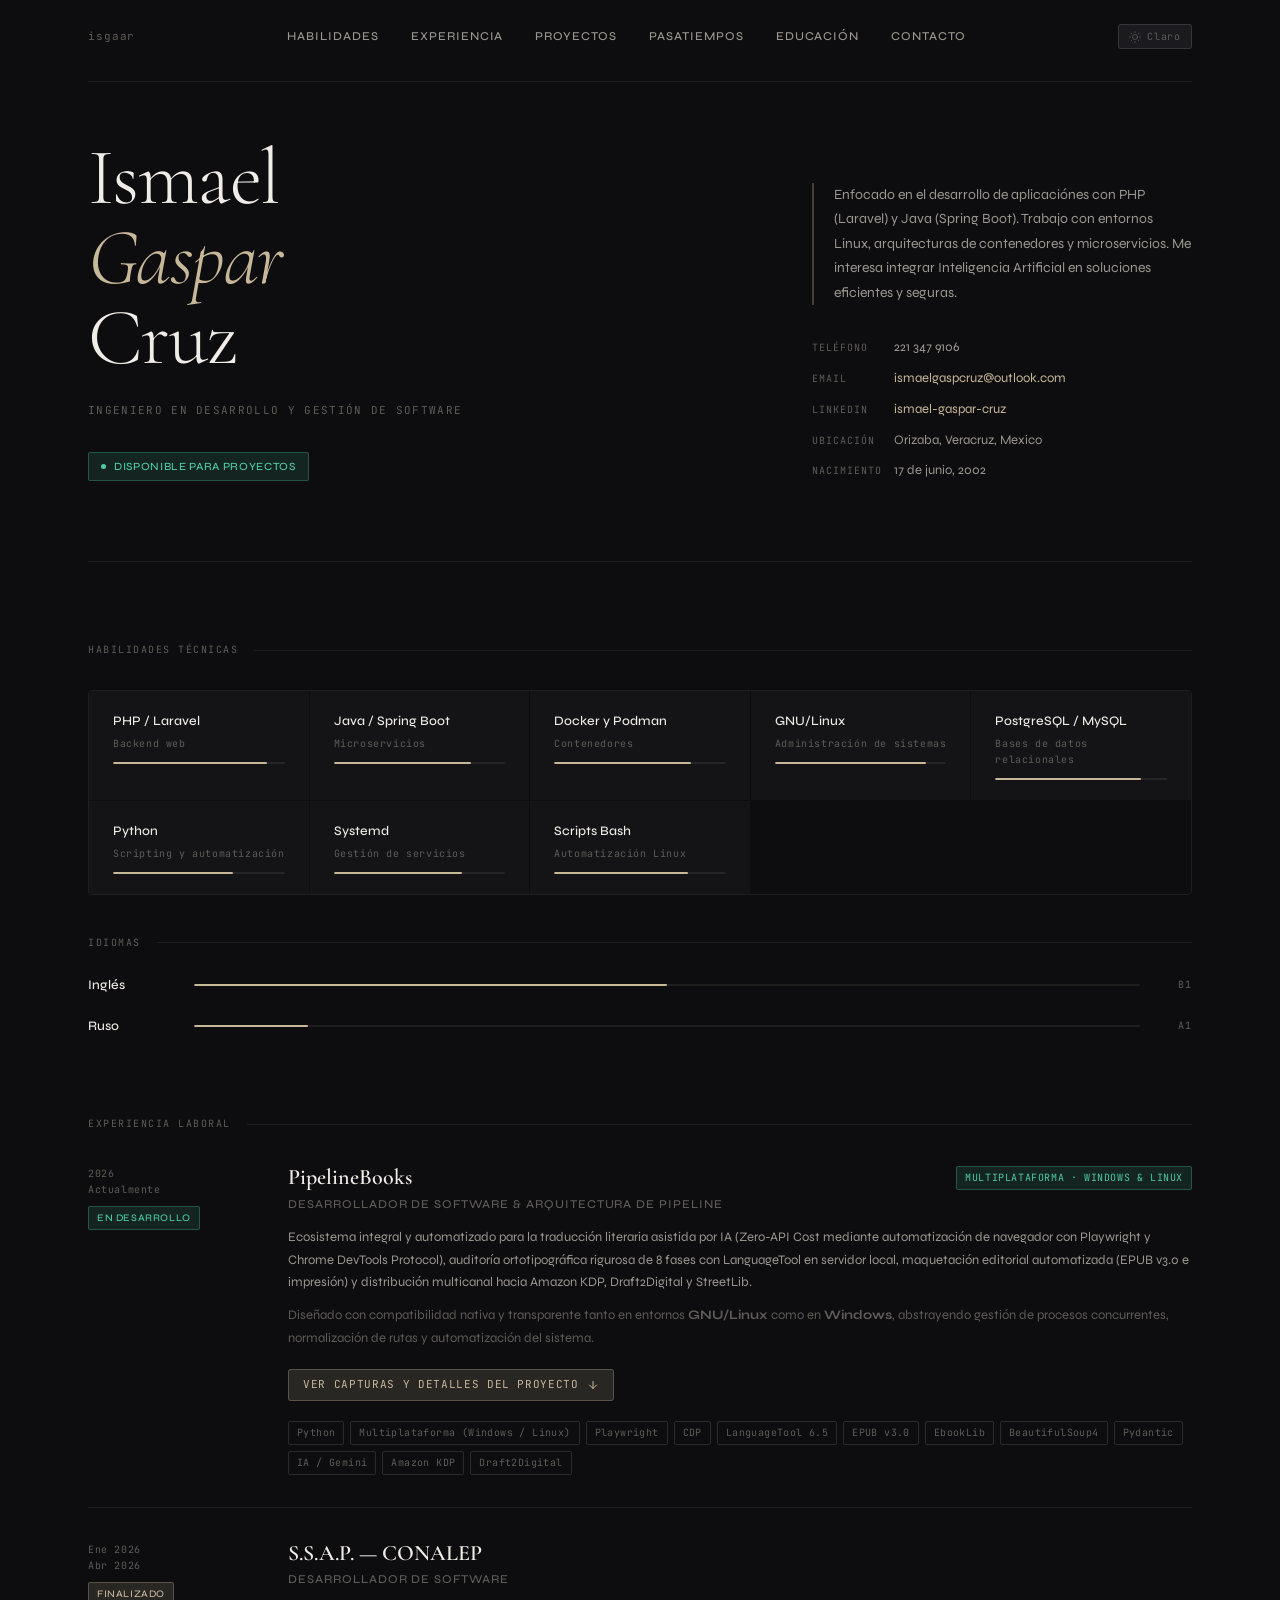
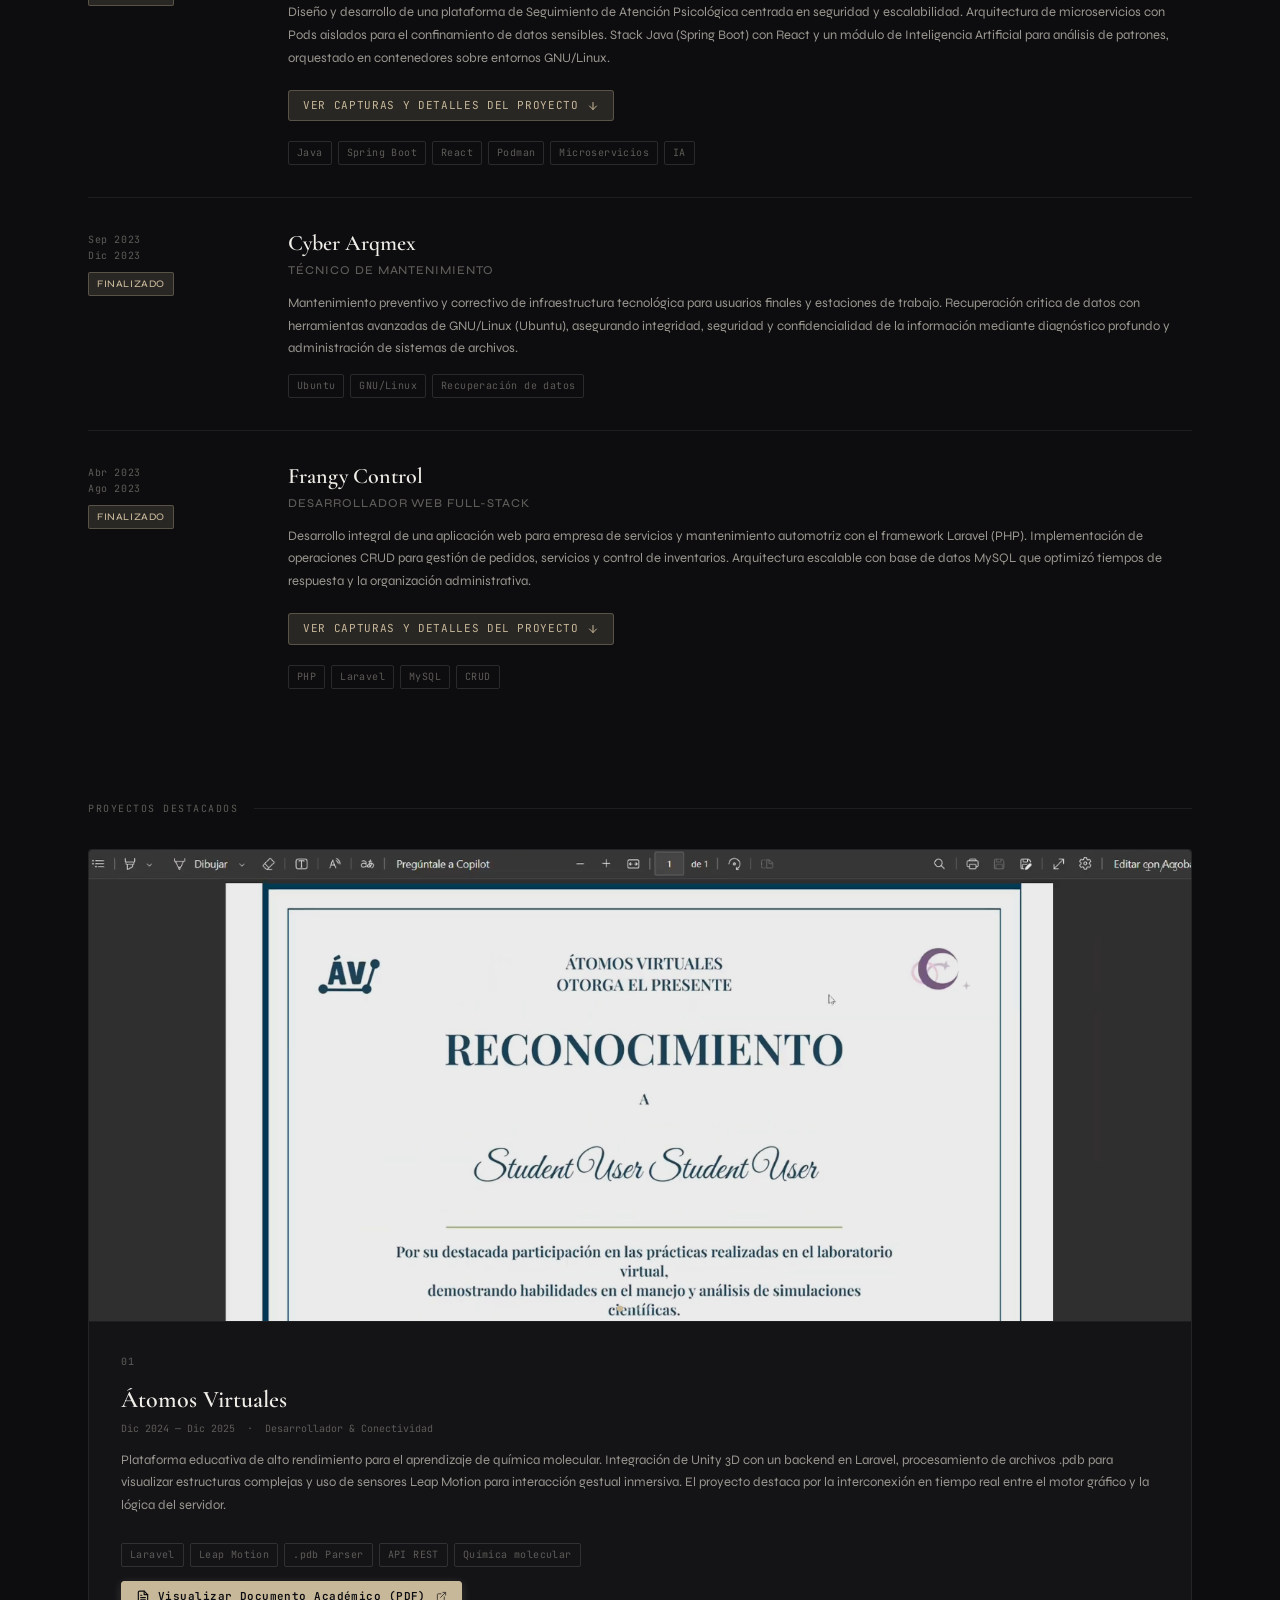
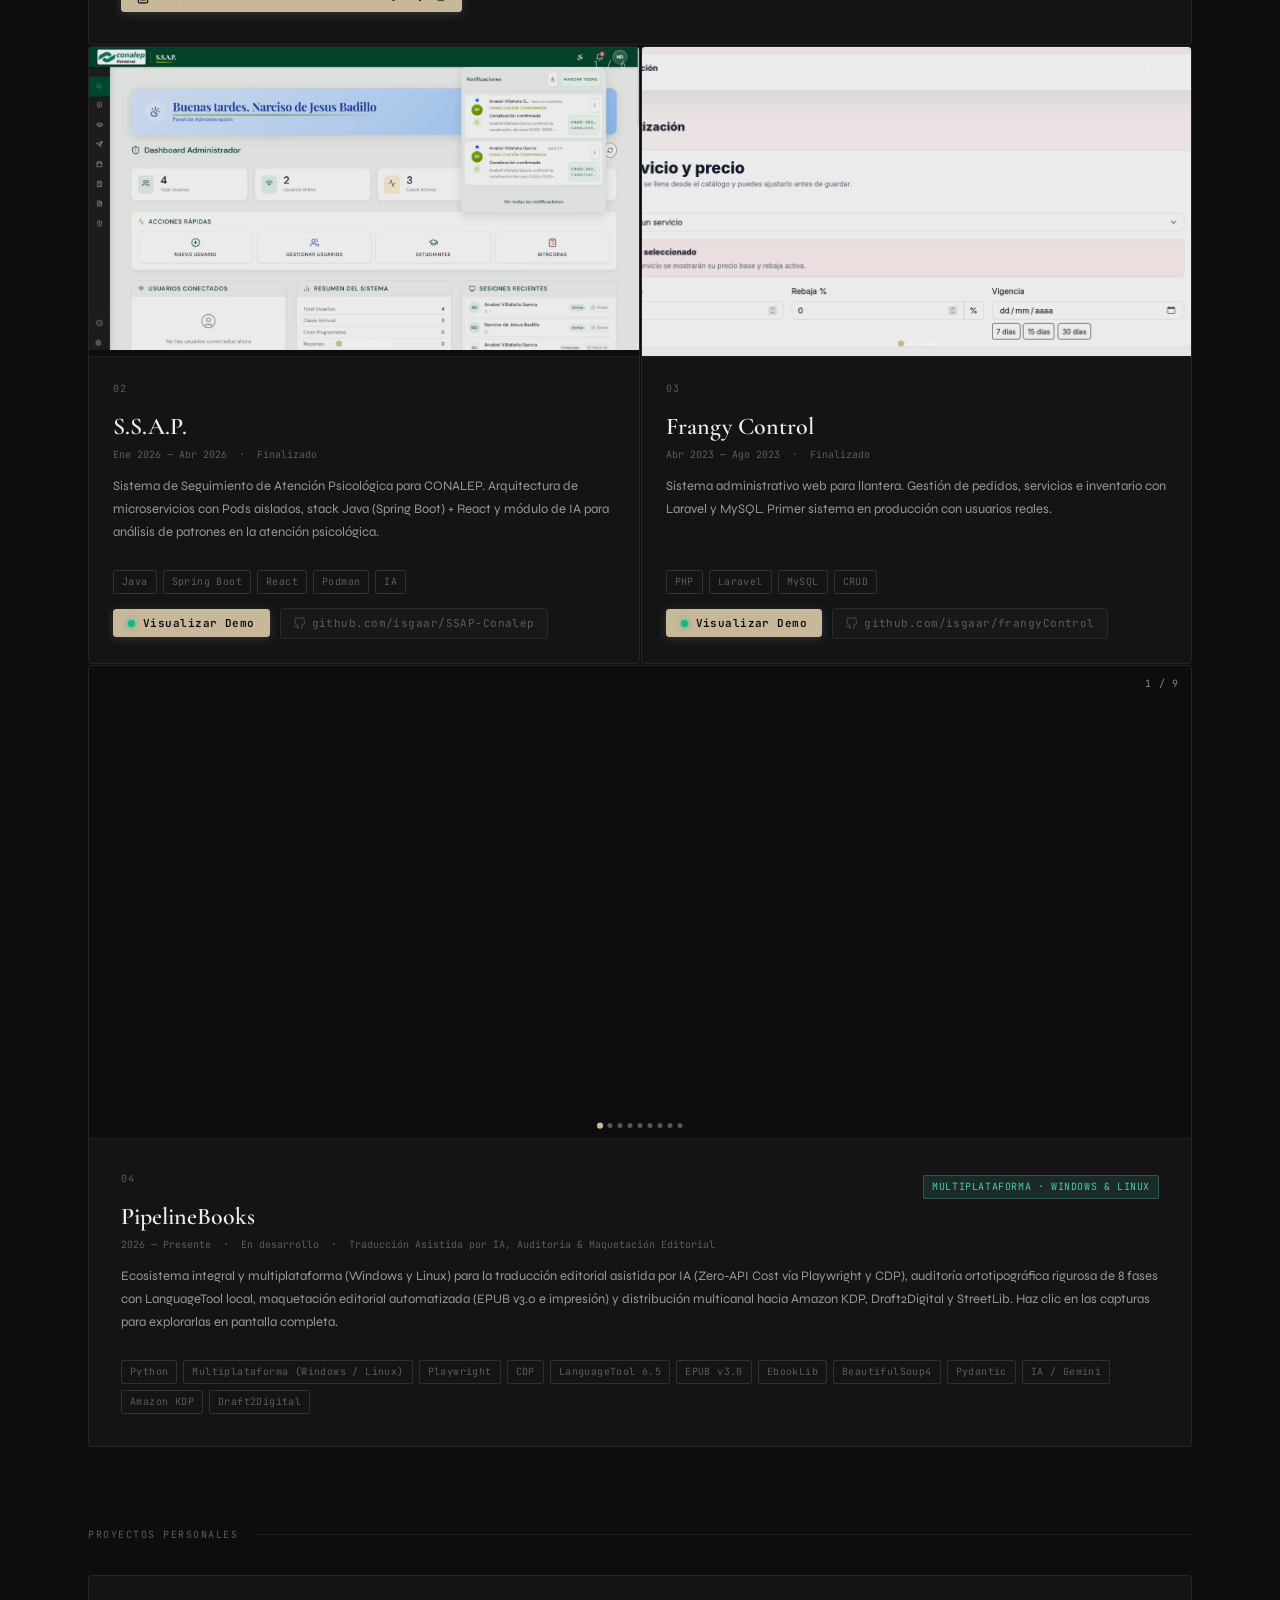
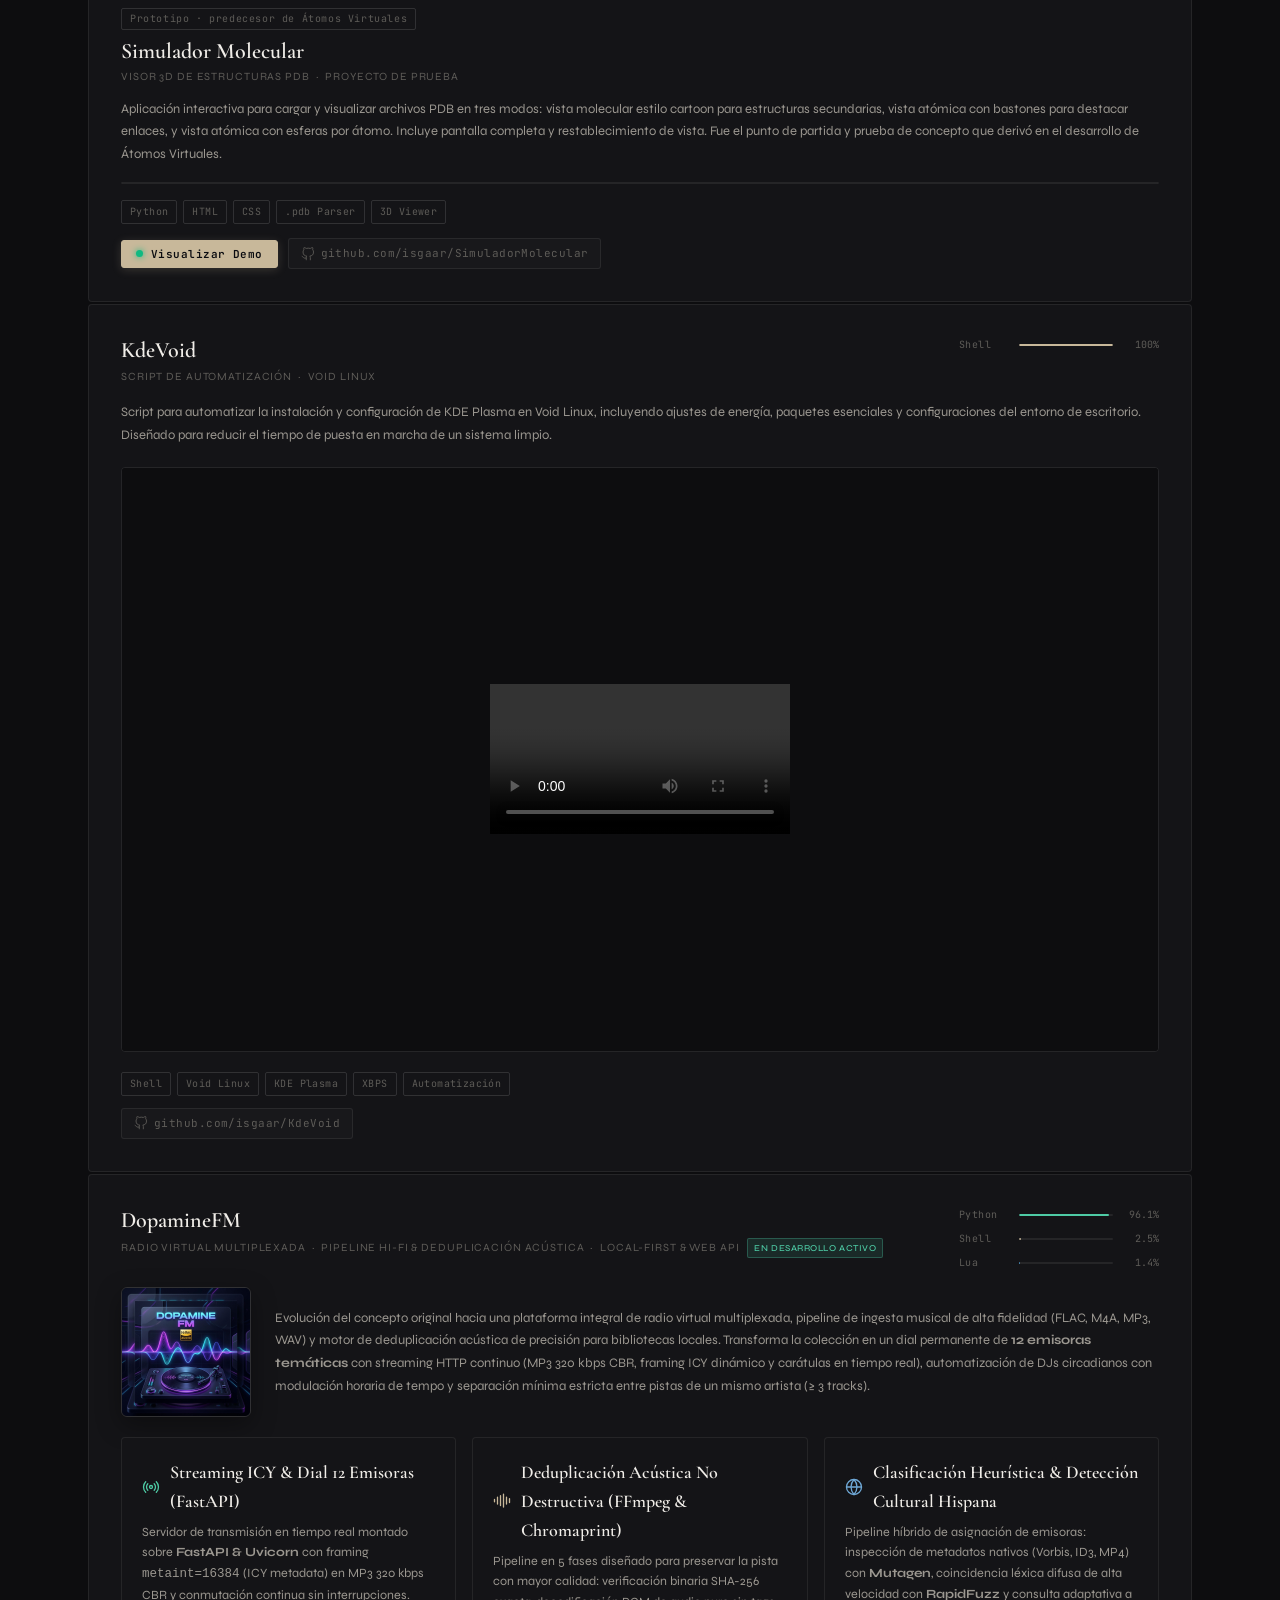
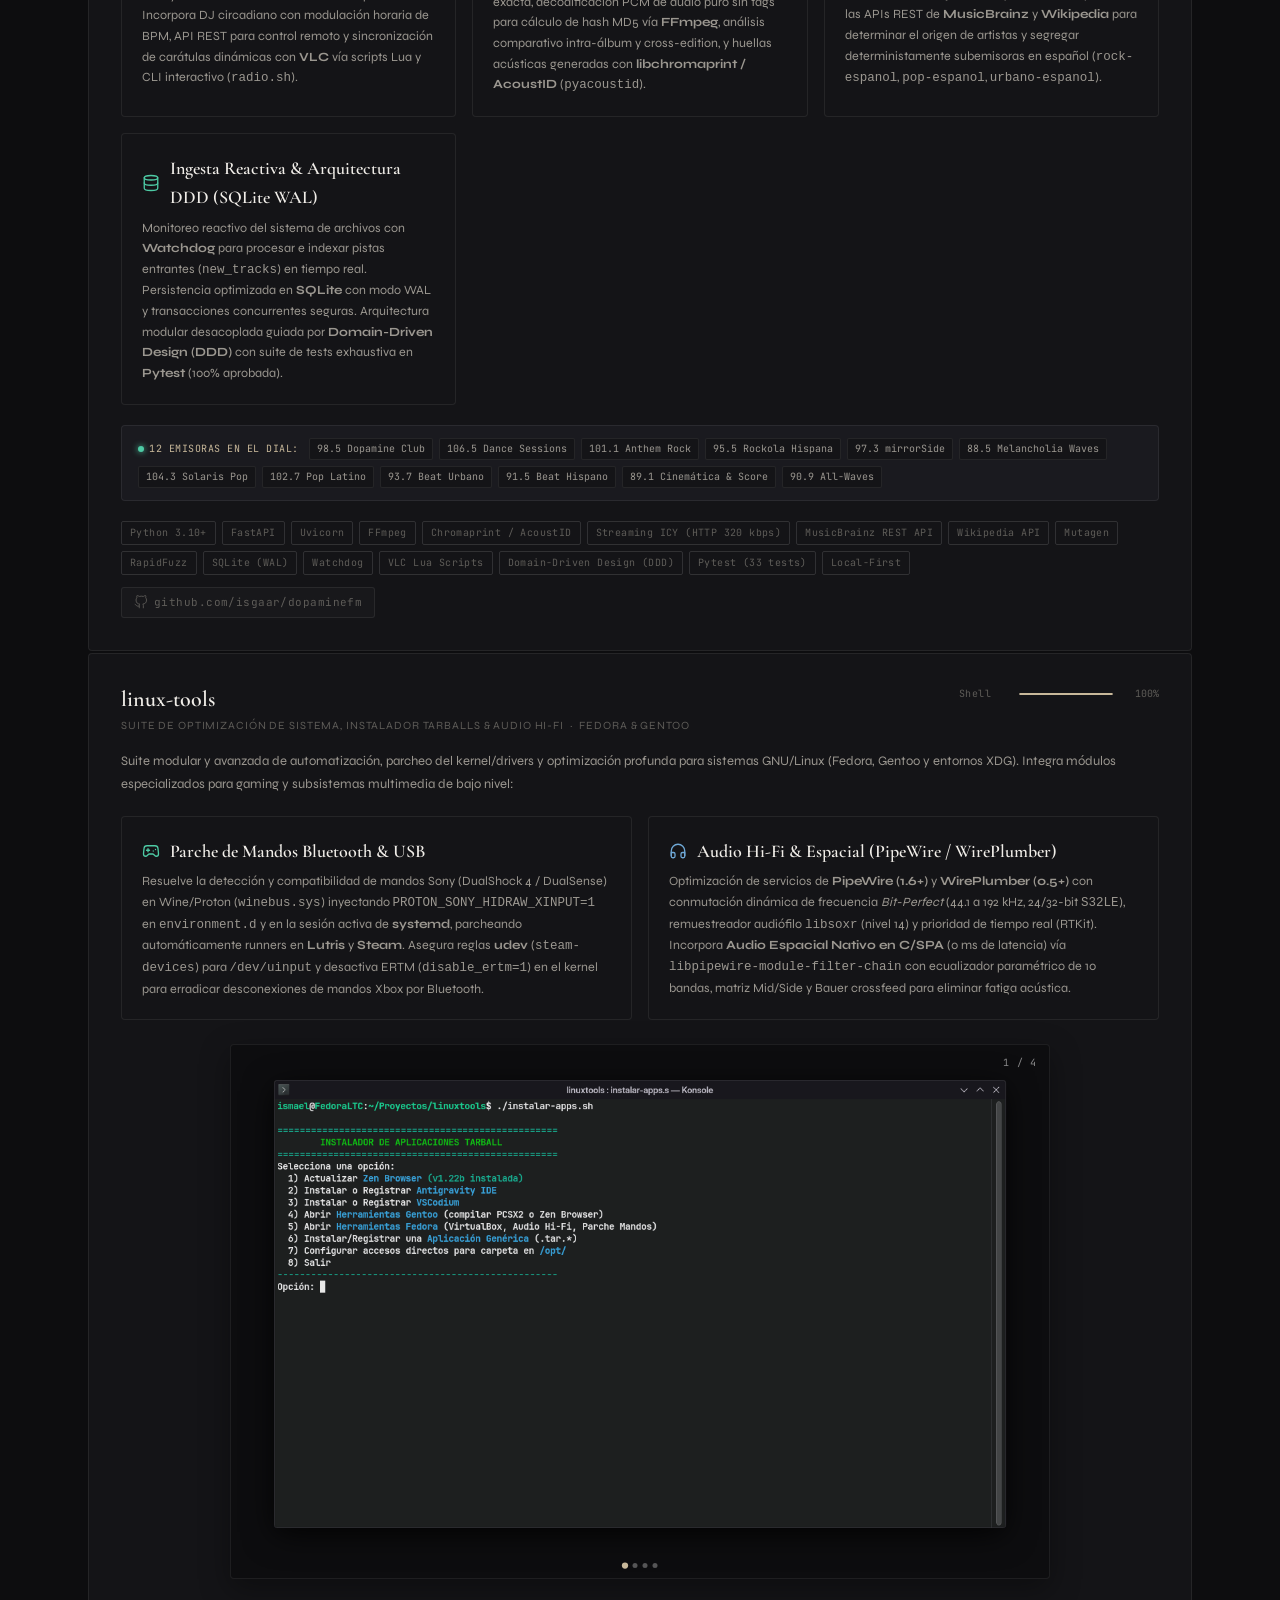
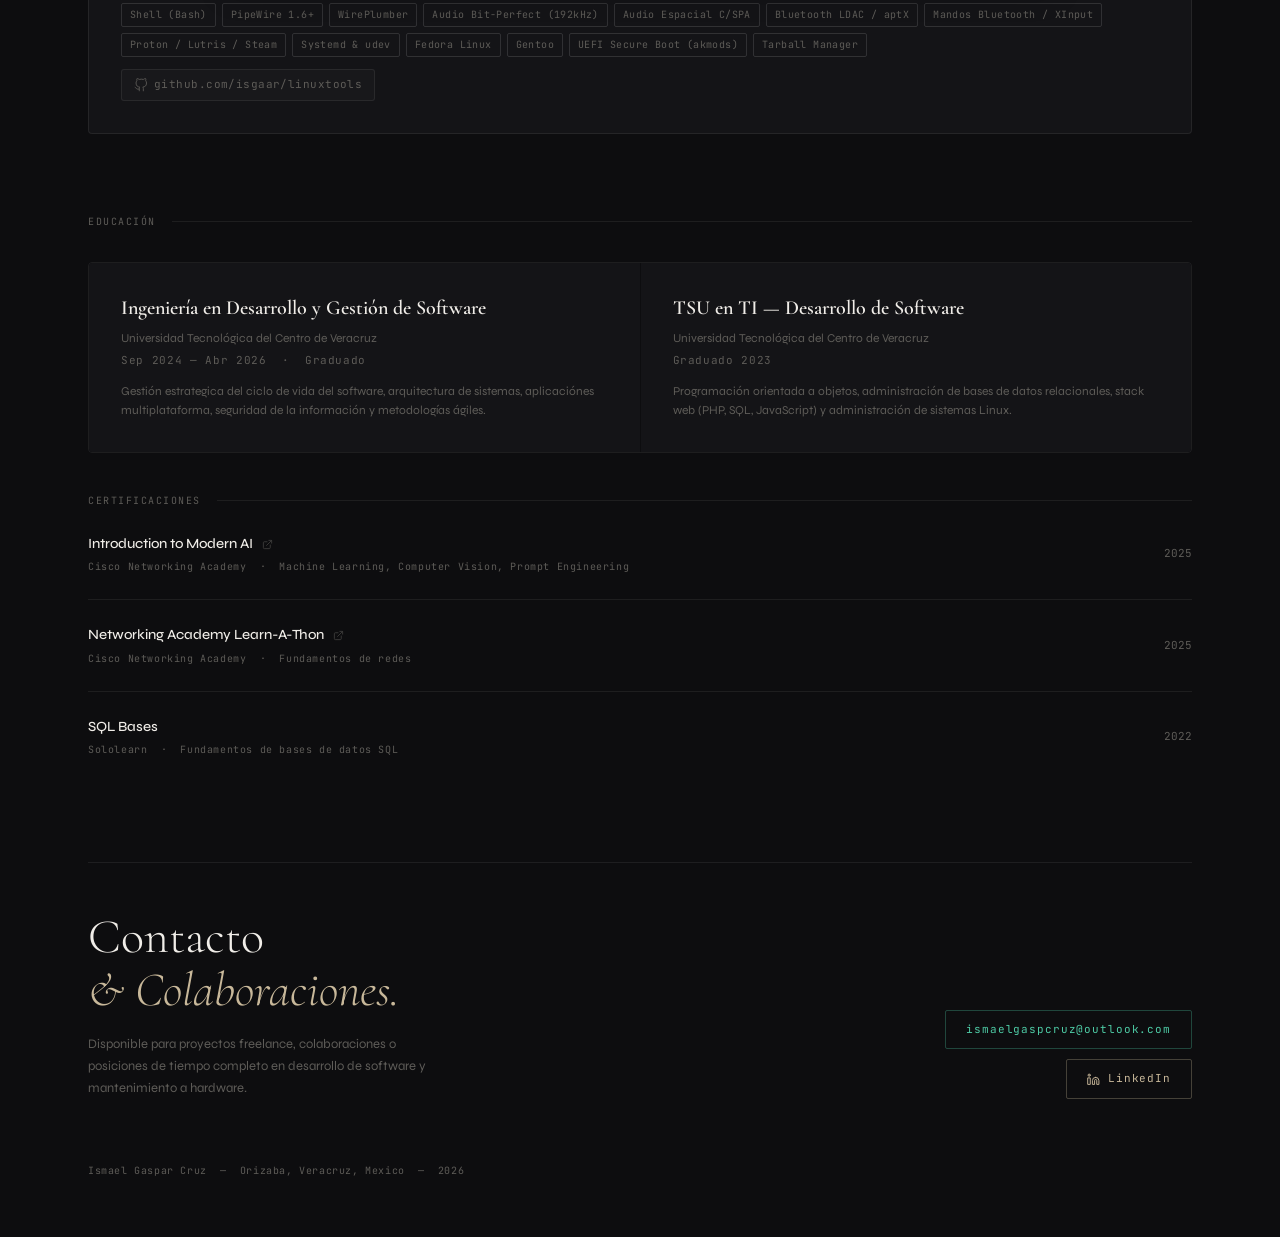
==== commit 921ac6f0: "feat: reorganizar portafolio y proteger datos personales" ====
--- a/portafolio-bak.html
+++ b/portafolio-bak.html
@@ -4,7 +4,11 @@
 <head>
   <meta charset="UTF-8">
   <meta name="viewport" content="width=device-width, initial-scale=1.0">
-  <title>Portafolio de Ismael</title>
+  <meta name="robots" content="noindex, nofollow, noarchive, nosnippet, noimageindex">
+  <meta name="googlebot" content="noindex, nofollow, noarchive, nosnippet">
+  <title>Archivo de portafolio — No indexar</title>
+  <link rel="icon" type="image/x-icon" href="./player.ico">
+  <link rel="shortcut icon" href="./player.ico">
   <link rel="preconnect" href="https://fonts.googleapis.com">
   <link rel="preconnect" href="https://fonts.gstatic.com" crossorigin>
   <link
@@ -355,6 +359,30 @@
       border: 1px solid var(--accent-border);
     }
 
+    .exp-detail-link {
+      display: inline-flex;
+      align-items: center;
+      gap: 8px;
+      font-family: var(--font-mono);
+      font-size: 11px;
+      letter-spacing: 0.06em;
+      text-transform: uppercase;
+      color: var(--accent);
+      text-decoration: none;
+      background: var(--accent-dim);
+      border: 1px solid var(--accent-border);
+      padding: 6px 14px;
+      border-radius: 3px;
+      transition: background 0.2s, border-color 0.2s, color 0.2s, transform 0.2s;
+    }
+
+    .exp-detail-link:hover {
+      background: var(--accent);
+      color: var(--bg);
+      border-color: var(--accent);
+      transform: translateY(-1px);
+    }
+
     .exp-company {
       font-family: var(--font-display);
       font-size: 22px;
@@ -628,6 +656,32 @@
       background: var(--teal-dim);
     }
 
+    .footer-contact-actions {
+      display: flex;
+      flex-direction: column;
+      gap: 10px;
+      align-items: flex-end;
+    }
+
+    .footer-link-btn {
+      display: inline-flex;
+      align-items: center;
+      gap: 8px;
+      font-family: var(--font-mono);
+      font-size: 11px;
+      color: var(--accent);
+      letter-spacing: 0.08em;
+      border: 1px solid var(--accent-border);
+      padding: 10px 20px;
+      border-radius: 2px;
+      text-decoration: none;
+      transition: background 0.2s, color 0.2s, border-color 0.2s;
+    }
+
+    .footer-link-btn:hover {
+      background: var(--accent-dim);
+    }
+
     .footer-copy {
       font-family: var(--font-mono);
       font-size: 10px;
@@ -706,6 +760,10 @@
         grid-template-columns: 1fr;
       }
 
+      .footer-contact-actions {
+        align-items: flex-start;
+      }
+
       .nav-links {
         display: none;
       }
@@ -727,6 +785,8 @@
       border-radius: 4px;
       overflow: hidden;
       transition: border-color 0.2s;
+      display: flex;
+      flex-direction: column;
     }
 
     .proj-block:hover {
@@ -758,6 +818,14 @@
 
     .proj-block-body {
       padding: 1.5rem;
+      display: flex;
+      flex-direction: column;
+      flex: 1;
+    }
+
+    .proj-block-body .proj-desc {
+      flex: 1;
+      margin-bottom: 0.75rem;
     }
 
     .proj-img-wrap {
@@ -929,20 +997,214 @@
       align-items: center;
       gap: 6px;
       font-family: var(--font-mono);
-      font-size: 10px;
+      font-size: 11px;
       color: var(--text-muted);
       text-decoration: none;
-      letter-spacing: 0.06em;
+      letter-spacing: 0.04em;
       border: 1px solid var(--border);
-      padding: 5px 10px;
-      border-radius: 2px;
-      transition: color 0.2s, border-color 0.2s;
+      padding: 6px 12px;
+      border-radius: 3px;
+      transition: color 0.2s, border-color 0.2s, background 0.2s;
       white-space: nowrap;
+      background: rgba(255, 255, 255, 0.02);
     }
 
     .proj-github-link:hover {
       color: var(--accent);
       border-color: var(--accent-border);
+      background: rgba(255, 255, 255, 0.05);
+    }
+
+    /* ── Project Actions Row ── */
+    .proj-actions {
+      display: flex;
+      align-items: center;
+      gap: 10px;
+      flex-wrap: wrap;
+      margin-top: 14px;
+    }
+
+    /* ── Project Live Demo Button & PDF Button ── */
+    .proj-demo-btn,
+    .proj-pdf-btn {
+      display: inline-flex;
+      align-items: center;
+      gap: 8px;
+      font-family: var(--font-mono);
+      font-size: 11px;
+      font-weight: 600;
+      color: #0b0c10;
+      background: var(--accent);
+      text-decoration: none;
+      letter-spacing: 0.04em;
+      border: 1px solid var(--accent);
+      padding: 6px 14px;
+      border-radius: 3px;
+      transition: all 0.2s ease;
+      cursor: pointer;
+      white-space: nowrap;
+      box-shadow: 0 2px 10px rgba(200, 184, 154, 0.2);
+    }
+
+    .proj-demo-btn:hover,
+    .proj-pdf-btn:hover {
+      background: #dfd2b9;
+      border-color: #dfd2b9;
+      transform: translateY(-1px);
+      box-shadow: 0 4px 14px rgba(200, 184, 154, 0.35);
+      color: #0b0c10;
+    }
+
+    .proj-demo-btn .live-dot {
+      width: 7px;
+      height: 7px;
+      background: #10b981;
+      border-radius: 50%;
+      box-shadow: 0 0 6px #10b981;
+      display: inline-block;
+      animation: livePulse 1.8s infinite;
+    }
+
+    @keyframes livePulse {
+      0%, 100% { transform: scale(1); opacity: 1; }
+      50% { transform: scale(0.75); opacity: 0.5; }
+    }
+
+    /* ── Demo Modal Backdrop & Window ── */
+    .demo-modal-backdrop {
+      position: fixed;
+      top: 0;
+      left: 0;
+      width: 100vw;
+      height: 100vh;
+      background: rgba(8, 9, 12, 0.88);
+      backdrop-filter: blur(10px);
+      z-index: 2000;
+      display: flex;
+      align-items: center;
+      justify-content: center;
+      opacity: 0;
+      pointer-events: none;
+      transition: opacity 0.25s ease;
+      padding: 1.5rem;
+    }
+
+    .demo-modal-backdrop.active {
+      opacity: 1;
+      pointer-events: auto;
+    }
+
+    .demo-modal-window {
+      background: var(--bg-surface);
+      border: 1px solid var(--border-mid);
+      border-radius: 8px;
+      width: 100%;
+      max-width: 1200px;
+      height: 90vh;
+      display: flex;
+      flex-direction: column;
+      overflow: hidden;
+      box-shadow: 0 25px 60px rgba(0, 0, 0, 0.75);
+      transform: scale(0.97);
+      transition: transform 0.25s cubic-bezier(0.16, 1, 0.3, 1);
+    }
+
+    .demo-modal-backdrop.active .demo-modal-window {
+      transform: scale(1);
+    }
+
+    .demo-modal-header {
+      padding: 0.85rem 1.25rem;
+      background: rgba(20, 20, 23, 0.95);
+      border-bottom: 1px solid var(--border);
+      display: flex;
+      align-items: center;
+      justify-content: space-between;
+      gap: 1rem;
+    }
+
+    .demo-modal-title {
+      display: flex;
+      align-items: center;
+      gap: 12px;
+    }
+
+    .demo-modal-badge {
+      font-family: var(--font-mono);
+      font-size: 10px;
+      letter-spacing: 0.08em;
+      color: var(--accent);
+      background: var(--accent-dim);
+      border: 1px solid var(--accent-border);
+      padding: 2px 8px;
+      border-radius: 2px;
+    }
+
+    .demo-modal-title h3 {
+      font-size: 14px;
+      font-weight: 600;
+      color: var(--text-primary);
+    }
+
+    .demo-modal-actions {
+      display: flex;
+      align-items: center;
+      gap: 10px;
+    }
+
+    .demo-header-action {
+      display: inline-flex;
+      align-items: center;
+      gap: 6px;
+      font-family: var(--font-mono);
+      font-size: 11px;
+      color: var(--text-secondary);
+      text-decoration: none;
+      padding: 5px 10px;
+      border: 1px solid var(--border);
+      border-radius: 3px;
+      transition: all 0.2s;
+    }
+
+    .demo-header-action:hover {
+      color: var(--text-primary);
+      border-color: var(--border-mid);
+      background: rgba(255, 255, 255, 0.05);
+    }
+
+    .demo-header-close {
+      background: transparent;
+      border: 1px solid var(--border);
+      color: var(--text-muted);
+      cursor: pointer;
+      width: 28px;
+      height: 28px;
+      display: flex;
+      align-items: center;
+      justify-content: center;
+      border-radius: 3px;
+      transition: all 0.2s;
+    }
+
+    .demo-header-close:hover {
+      color: #ffffff;
+      background: rgba(255, 255, 255, 0.1);
+      border-color: var(--border-mid);
+    }
+
+    .demo-modal-body {
+      flex: 1;
+      width: 100%;
+      height: 100%;
+      position: relative;
+      background: #000000;
+    }
+
+    .demo-modal-body iframe {
+      width: 100%;
+      height: 100%;
+      border: none;
+      display: block;
     }
 
     /* ── SimuladorMolecular screenshot gallery ── */
@@ -993,7 +1255,8 @@
       position: relative;
     }
 
-    .slide-item img {
+    .slide-item img,
+    .slide-item video {
       width: 100%;
       height: 100%;
       object-fit: cover;
@@ -1002,7 +1265,8 @@
       transition: filter 0.25s;
     }
 
-    .slideshow-wrap:hover .slide-item img {
+    .slideshow-wrap:hover .slide-item img,
+    .slideshow-wrap:hover .slide-item video {
       filter: brightness(1);
     }
 
@@ -1088,27 +1352,37 @@
 
     .lightbox-inner {
       position: relative;
-      max-width: min(92vw, 1100px);
-      max-height: 90vh;
+      width: 96vw;
+      max-width: 1750px;
+      max-height: 96vh;
       display: flex;
       flex-direction: column;
       align-items: center;
-      gap: 14px;
+      gap: 12px;
+      padding: 0 10px;
     }
 
     .lightbox-img-wrap {
       position: relative;
-      max-height: 80vh;
+      width: 100%;
+      max-height: 87vh;
+      display: flex;
+      align-items: center;
+      justify-content: center;
       border: 1px solid var(--border-mid);
       border-radius: 4px;
       overflow: hidden;
-      box-shadow: 0 32px 80px rgba(0, 0, 0, 0.7);
-    }
-
-    .lightbox-img-wrap img {
+      box-shadow: 0 32px 80px rgba(0, 0, 0, 0.85);
+      background: rgba(10, 10, 12, 0.95);
+    }
+
+    .lightbox-img-wrap img,
+    .lightbox-img-wrap video {
       display: block;
-      max-width: min(90vw, 1100px);
-      max-height: 78vh;
+      width: auto;
+      height: auto;
+      max-width: 95vw;
+      max-height: 86vh;
       object-fit: contain;
     }
 
@@ -1148,10 +1422,10 @@
 
     .lb-close {
       position: absolute;
-      top: -14px;
-      right: -14px;
-      width: 28px;
-      height: 28px;
+      top: -16px;
+      right: 4px;
+      width: 32px;
+      height: 32px;
       background: var(--bg-raised);
       border: 1px solid var(--border-mid);
       border-radius: 50%;
@@ -1160,9 +1434,9 @@
       justify-content: center;
       color: var(--text-secondary);
       cursor: pointer;
-      font-size: 14px;
+      font-size: 15px;
       transition: color 0.2s, border-color 0.2s;
-      z-index: 10;
+      z-index: 20;
     }
 
     .lb-close:hover {
@@ -1256,6 +1530,12 @@
             </span>
           </div>
           <div class="contact-row">
+            <span class="contact-label">LinkedIn</span>
+            <span class="contact-value">
+              <a href="https://www.linkedin.com/in/ismael-gaspar-cruz-932b93389/" target="_blank" rel="noopener">ismael-gaspar-cruz</a>
+            </span>
+          </div>
+          <div class="contact-row">
             <span class="contact-label">Ubicación</span>
             <span class="contact-value">Orizaba, Veracruz, Mexico</span>
           </div>
@@ -1358,6 +1638,51 @@
 
         <div class="exp-item">
           <div class="exp-meta">
+            <div class="exp-period">2026<br>Actualmente</div>
+            <span class="exp-badge badge-current">En desarrollo</span>
+          </div>
+          <div>
+            <div style="display:flex;align-items:center;justify-content:space-between;flex-wrap:wrap;gap:8px;margin-bottom:4px;">
+              <div class="exp-company">PipelineBooks</div>
+              <span style="font-family:var(--font-mono);font-size:10px;color:var(--teal);letter-spacing:0.06em;border:1px solid var(--teal-border);padding:3px 8px;border-radius:2px;background:var(--teal-dim);text-transform:uppercase;">Multiplataforma &middot; Windows & Linux</span>
+            </div>
+            <div class="exp-role">Desarrollador de Software &amp; Arquitectura de Pipeline</div>
+            <p class="exp-desc">
+              Ecosistema integral y automatizado para la traducción literaria asistida por IA (Zero-API Cost mediante automatización de navegador con Playwright y Chrome DevTools Protocol), auditoría ortotipográfica rigurosa de 8 fases con LanguageTool en servidor local, maquetación editorial automatizada (EPUB v3.0 e impresión) y distribución multicanal hacia Amazon KDP, Draft2Digital y StreetLib.
+            </p>
+            <p class="exp-desc" style="margin-top:0.6rem;color:var(--text-muted);font-size:13px;">
+              Diseñado con compatibilidad nativa y transparente tanto en entornos <strong>GNU/Linux</strong> como en <strong>Windows</strong>, abstrayendo gestión de procesos concurrentes, normalización de rutas y automatización del sistema.
+            </p>
+
+            <div style="margin-top:1.25rem;">
+              <a href="#pipelinebooks" class="exp-detail-link">
+                <span>Ver capturas y detalles del proyecto</span>
+                <svg width="12" height="12" viewBox="0 0 24 24" fill="none" stroke="currentColor" stroke-width="2" stroke-linecap="round" stroke-linejoin="round">
+                  <line x1="12" y1="5" x2="12" y2="19"></line>
+                  <polyline points="19 12 12 19 5 12"></polyline>
+                </svg>
+              </a>
+            </div>
+
+            <div class="tech-row" style="margin-top:1.25rem;">
+              <span class="tech-tag">Python</span>
+              <span class="tech-tag">Multiplataforma (Windows / Linux)</span>
+              <span class="tech-tag">Playwright</span>
+              <span class="tech-tag">CDP</span>
+              <span class="tech-tag">LanguageTool 6.5</span>
+              <span class="tech-tag">EPUB v3.0</span>
+              <span class="tech-tag">EbookLib</span>
+              <span class="tech-tag">BeautifulSoup4</span>
+              <span class="tech-tag">Pydantic</span>
+              <span class="tech-tag">IA / Gemini</span>
+              <span class="tech-tag">Amazon KDP</span>
+              <span class="tech-tag">Draft2Digital</span>
+            </div>
+          </div>
+        </div>
+
+        <div class="exp-item">
+          <div class="exp-meta">
             <div class="exp-period">Ene 2026<br>Abr 2026</div>
             <span class="exp-badge badge-past">Finalizado</span>
           </div>
@@ -1370,7 +1695,17 @@
               Stack Java (Spring Boot) con React y un módulo de Inteligencia Artificial para análisis de patrones,
               orquestado en contenedores sobre entornos GNU/Linux.
             </p>
-            <div class="tech-row">
+            <div style="margin-top:1.25rem;">
+              <a href="#ssap" class="exp-detail-link">
+                <span>Ver capturas y detalles del proyecto</span>
+                <svg width="12" height="12" viewBox="0 0 24 24" fill="none" stroke="currentColor" stroke-width="2" stroke-linecap="round" stroke-linejoin="round">
+                  <line x1="12" y1="5" x2="12" y2="19"></line>
+                  <polyline points="19 12 12 19 5 12"></polyline>
+                </svg>
+              </a>
+            </div>
+
+            <div class="tech-row" style="margin-top:1.25rem;">
               <span class="tech-tag">Java</span>
               <span class="tech-tag">Spring Boot</span>
               <span class="tech-tag">React</span>
@@ -1417,7 +1752,17 @@
               de inventarios. Arquitectura escalable con base de datos MySQL que optimizó tiempos de respuesta y la
               organización administrativa.
             </p>
-            <div class="tech-row">
+            <div style="margin-top:1.25rem;">
+              <a href="#frangy" class="exp-detail-link">
+                <span>Ver capturas y detalles del proyecto</span>
+                <svg width="12" height="12" viewBox="0 0 24 24" fill="none" stroke="currentColor" stroke-width="2" stroke-linecap="round" stroke-linejoin="round">
+                  <line x1="12" y1="5" x2="12" y2="19"></line>
+                  <polyline points="19 12 12 19 5 12"></polyline>
+                </svg>
+              </a>
+            </div>
+
+            <div class="tech-row" style="margin-top:1.25rem;">
               <span class="tech-tag">PHP</span>
               <span class="tech-tag">Laravel</span>
               <span class="tech-tag">MySQL</span>
@@ -1466,13 +1811,30 @@
             <span class="tech-tag">API REST</span>
             <span class="tech-tag">Química molecular</span>
           </div>
+          <div class="proj-actions">
+            <a href="./src/atomos-virtuales/EXPOCIENCIAS_ATOMOS_VITUALES.pdf" target="_blank" rel="noopener noreferrer" class="proj-pdf-btn">
+              <svg width="14" height="14" viewBox="0 0 24 24" fill="none" stroke="currentColor" stroke-width="2" stroke-linecap="round" stroke-linejoin="round">
+                <path d="M14 2H6a2 2 0 0 0-2 2v16a2 2 0 0 0 2 2h12a2 2 0 0 0 2-2V8z"></path>
+                <polyline points="14 2 14 8 20 8"></polyline>
+                <line x1="16" y1="13" x2="8" y2="13"></line>
+                <line x1="16" y1="17" x2="8" y2="17"></line>
+                <polyline points="10 9 9 9 8 9"></polyline>
+              </svg>
+              Visualizar Documento Académico (PDF)
+              <svg width="11" height="11" viewBox="0 0 24 24" fill="none" stroke="currentColor" stroke-width="2" stroke-linecap="round" stroke-linejoin="round" style="opacity:0.75;margin-left:2px;">
+                <path d="M18 13v6a2 2 0 0 1-2 2H5a2 2 0 0 1-2-2V8a2 2 0 0 1 2-2h6"></path>
+                <polyline points="15 3 21 3 21 9"></polyline>
+                <line x1="10" y1="14" x2="21" y2="3"></line>
+              </svg>
+            </a>
+          </div>
         </div>
       </div>
 
       <!-- SSAP + Frangy con imagen -->
       <div class="proj-duo" style="margin-top:1px;">
 
-        <div class="proj-block">
+        <div class="proj-block" id="ssap">
           <div class="proj-img-wrap slideshow-wrap" data-slideshow="ssap" data-project="S.S.A.P.">
             <div class="slide-track" id="track-ssap"></div>
             <div class="slide-overlay">
@@ -1501,10 +1863,22 @@
               <span class="tech-tag">Podman</span>
               <span class="tech-tag">IA</span>
             </div>
-          </div>
-        </div>
-
-        <div class="proj-block">
+            <div class="proj-actions">
+              <button class="proj-demo-btn" data-demo-url="./demos/ssap-conalep.html" data-demo-title="S.S.A.P. · Sistema de Atención Psicológica CONALEP">
+                <span class="live-dot"></span>
+                Visualizar Demo
+              </button>
+              <a href="https://github.com/isgaar/SSAP-Conalep" target="_blank" class="proj-github-link">
+                <svg width="13" height="13" viewBox="0 0 24 24" fill="none" stroke="currentColor" stroke-width="1.5">
+                  <path d="M9 19c-5 1.5-5-2.5-7-3m14 6v-3.87a3.37 3.37 0 0 0-.94-2.61c3.14-.35 6.44-1.54 6.44-7A5.44 5.44 0 0 0 20 4.77 5.07 5.07 0 0 0 19.91 1S18.73.65 16 2.48a13.38 13.38 0 0 0-7 0C6.27.65 5.09 1 5.09 1A5.07 5.07 0 0 0 5 4.77a5.44 5.44 0 0 0-1.5 3.78c0 5.42 3.3 6.61 6.44 7A3.37 3.37 0 0 0 9 18.13V22" />
+                </svg>
+                github.com/isgaar/SSAP-Conalep
+              </a>
+            </div>
+          </div>
+        </div>
+
+        <div class="proj-block" id="frangy">
           <div class="proj-img-wrap slideshow-wrap" data-slideshow="frangy" data-project="Frangy Control">
             <div class="slide-track" id="track-frangy"></div>
             <div class="slide-overlay">
@@ -1531,9 +1905,64 @@
               <span class="tech-tag">MySQL</span>
               <span class="tech-tag">CRUD</span>
             </div>
-          </div>
-        </div>
-
+            <div class="proj-actions">
+              <button class="proj-demo-btn" data-demo-url="./demos/frangy-control.html" data-demo-title="Frangy Control · Sistema Administrativo Taller y Llantera">
+                <span class="live-dot"></span>
+                Visualizar Demo
+              </button>
+              <a href="https://github.com/isgaar/frangyControl" target="_blank" class="proj-github-link">
+                <svg width="13" height="13" viewBox="0 0 24 24" fill="none" stroke="currentColor" stroke-width="1.5">
+                  <path d="M9 19c-5 1.5-5-2.5-7-3m14 6v-3.87a3.37 3.37 0 0 0-.94-2.61c3.14-.35 6.44-1.54 6.44-7A5.44 5.44 0 0 0 20 4.77 5.07 5.07 0 0 0 19.91 1S18.73.65 16 2.48a13.38 13.38 0 0 0-7 0C6.27.65 5.09 1 5.09 1A5.07 5.07 0 0 0 5 4.77a5.44 5.44 0 0 0-1.5 3.78c0 5.42 3.3 6.61 6.44 7A3.37 3.37 0 0 0 9 18.13V22" />
+                </svg>
+                github.com/isgaar/frangyControl
+              </a>
+            </div>
+          </div>
+        </div>
+
+      </div>
+
+      <!-- PipelineBooks — featured con capturas -->
+      <div class="proj-block featured-block" id="pipelinebooks" style="margin-top:1px;">
+        <div class="proj-img-wrap slideshow-wrap"
+          style="aspect-ratio:21/9;border-radius:0;border-bottom:1px solid var(--border);" data-slideshow="pipelinebooks"
+          data-project="PipelineBooks">
+          <div class="slide-track" id="track-pipelinebooks"></div>
+          <div class="slide-overlay">
+            <div class="slide-overlay-icon">
+              <svg width="16" height="16" viewBox="0 0 24 24" fill="none" stroke="currentColor" stroke-width="1.5">
+                <path d="M15 3h6v6M9 21H3v-6M21 3l-7 7M3 21l7-7" />
+              </svg>
+            </div>
+          </div>
+          <div class="slide-dots" id="dots-pipelinebooks"></div>
+          <div class="slide-counter" id="counter-pipelinebooks"></div>
+        </div>
+        <div class="proj-block-body">
+          <div style="display:flex;align-items:center;justify-content:space-between;flex-wrap:wrap;gap:8px;">
+            <div class="proj-number">04</div>
+            <span style="font-family:var(--font-mono);font-size:10px;color:var(--teal);letter-spacing:0.06em;border:1px solid var(--teal-border);padding:3px 8px;border-radius:2px;background:var(--teal-dim);text-transform:uppercase;">Multiplataforma · Windows & Linux</span>
+          </div>
+          <div class="proj-name">PipelineBooks</div>
+          <div class="proj-period">2026 — Presente &nbsp;&middot;&nbsp; En desarrollo &nbsp;&middot;&nbsp; Traducción Asistida por IA, Auditoría & Maquetación Editorial</div>
+          <p class="proj-desc">
+            Ecosistema integral y multiplataforma (Windows y Linux) para la traducción editorial asistida por IA (Zero-API Cost vía Playwright y CDP), auditoría ortotipográfica rigurosa de 8 fases con LanguageTool local, maquetación editorial automatizada (EPUB v3.0 e impresión) y distribución multicanal hacia Amazon KDP, Draft2Digital y StreetLib. Haz clic en las capturas para explorarlas en pantalla completa.
+          </p>
+          <div class="tech-row">
+            <span class="tech-tag">Python</span>
+            <span class="tech-tag">Multiplataforma (Windows / Linux)</span>
+            <span class="tech-tag">Playwright</span>
+            <span class="tech-tag">CDP</span>
+            <span class="tech-tag">LanguageTool 6.5</span>
+            <span class="tech-tag">EPUB v3.0</span>
+            <span class="tech-tag">EbookLib</span>
+            <span class="tech-tag">BeautifulSoup4</span>
+            <span class="tech-tag">Pydantic</span>
+            <span class="tech-tag">IA / Gemini</span>
+            <span class="tech-tag">Amazon KDP</span>
+            <span class="tech-tag">Draft2Digital</span>
+          </div>
+        </div>
       </div>
     </section>
 
@@ -1567,14 +1996,18 @@
               <img src="https://github.com/isgaar/SimuladorMolecular/raw/main/capturas/imagen2.png"
                 alt="Vista atómica esferas" class="sim-thumb" onerror="this.style.display='none'">
             </div>
-            <div style="display:flex;gap:10px;align-items:center;flex-wrap:wrap;">
-              <div class="tech-row" style="margin-top:0;flex:1;">
-                <span class="tech-tag">Python</span>
-                <span class="tech-tag">HTML</span>
-                <span class="tech-tag">CSS</span>
-                <span class="tech-tag">.pdb Parser</span>
-                <span class="tech-tag">3D Viewer</span>
-              </div>
+            <div class="tech-row" style="margin-top:1rem;margin-bottom:12px;">
+              <span class="tech-tag">Python</span>
+              <span class="tech-tag">HTML</span>
+              <span class="tech-tag">CSS</span>
+              <span class="tech-tag">.pdb Parser</span>
+              <span class="tech-tag">3D Viewer</span>
+            </div>
+            <div class="proj-actions">
+              <button class="proj-demo-btn" data-demo-url="./demos/simulador-molecular.html" data-demo-title="Simulador Molecular 3D · Visor y Parser PDB">
+                <span class="live-dot"></span>
+                Visualizar Demo
+              </button>
               <a href="https://github.com/isgaar/SimuladorMolecular" target="_blank" class="proj-github-link">
                 <svg width="14" height="14" viewBox="0 0 24 24" fill="none" stroke="currentColor" stroke-width="1.5"
                   stroke-linecap="round" stroke-linejoin="round">
@@ -1613,7 +2046,7 @@
           <div class="video-wrap">
             <div class="video-placeholder">
               <div class="video-inner">
-                <video src="./src/voidinstaller.mp4" controls class="proj-video"></video>
+                <video src="./src/kdevoid/voidinstaller.mp4" controls class="proj-video"></video>
               </div>
             </div>
           </div>
@@ -1636,52 +2069,254 @@
           </div>
         </div>
 
-        <!-- Dopamine AI -->
-        <div class="hobby-item">
+        <!-- DopamineFM -->
+        <div class="hobby-item" id="dopaminefm">
           <div class="hobby-header">
             <div>
-              <div class="hobby-name">Dopamine AI</div>
-              <div class="hobby-sub" style="display:flex;align-items:center;gap:8px;">
-                IA músical &nbsp;&middot;&nbsp; Local
-                <span class="exp-badge badge-current" style="margin-top:0;font-size:9px;padding:2px 6px;">En
-                  desarrollo</span>
+              <div class="hobby-name">DopamineFM</div>
+              <div class="hobby-sub" style="display:flex;align-items:center;gap:8px;flex-wrap:wrap;">
+                Radio Virtual Multiplexada &nbsp;&middot;&nbsp; Pipeline Hi-Fi &amp; Deduplicación Acústica &nbsp;&middot;&nbsp; Local-first &amp; Web API
+                <span class="exp-badge badge-current" style="margin-top:0;font-size:9px;padding:2px 6px;">En desarrollo activo</span>
               </div>
             </div>
             <div class="hobby-langs">
               <div class="hlang-row">
                 <span class="hlang-name">Python</span>
                 <div class="hlang-bar-bg">
-                  <div class="hlang-fill" style="width:85.4%;background:#4ecba5;"></div>
+                  <div class="hlang-fill" style="width:96.1%;background:#4ecba5;"></div>
                 </div>
-                <span class="hlang-pct">85.4%</span>
-              </div>
-              <div class="hlang-row">
-                <span class="hlang-name">Rust</span>
-                <div class="hlang-bar-bg">
-                  <div class="hlang-fill" style="width:14%;background:#D85A30;"></div>
-                </div>
-                <span class="hlang-pct">14.0%</span>
+                <span class="hlang-pct">96.1%</span>
               </div>
               <div class="hlang-row">
                 <span class="hlang-name">Shell</span>
                 <div class="hlang-bar-bg">
-                  <div class="hlang-fill" style="width:6%;background:#c8b89a;"></div>
+                  <div class="hlang-fill" style="width:2.5%;background:#c8b89a;"></div>
                 </div>
-                <span class="hlang-pct">0.6%</span>
+                <span class="hlang-pct">2.5%</span>
               </div>
+              <div class="hlang-row">
+                <span class="hlang-name">Lua</span>
+                <div class="hlang-bar-bg">
+                  <div class="hlang-fill" style="width:1.4%;background:#51a0d5;"></div>
+                </div>
+                <span class="hlang-pct">1.4%</span>
+              </div>
+            </div>
+          </div>
+
+          <div style="display:flex;gap:1.5rem;align-items:center;margin-bottom:1.25rem;flex-wrap:wrap;">
+            <div style="flex:0 0 130px;max-width:130px;border-radius:6px;overflow:hidden;border:1px solid var(--border-mid);box-shadow:0 8px 24px rgba(0,0,0,0.35);">
+              <img src="./src/dopaminefm/dopaminefm-cover.jpg" alt="DopamineFM Cover Art" style="width:100%;height:auto;display:block;aspect-ratio:1/1;object-fit:cover;">
+            </div>
+            <div style="flex:1;min-width:280px;">
+              <p class="hobby-desc" style="margin-bottom:0;">
+                Evolución del concepto original hacia una plataforma integral de radio virtual multiplexada, pipeline de ingesta musical de alta fidelidad (FLAC, M4A, MP3, WAV) y motor de deduplicación acústica de precisión para bibliotecas locales. Transforma la colección en un dial permanente de <strong>12 emisoras temáticas</strong> con streaming HTTP continuo (MP3 320 kbps CBR, framing ICY dinámico y carátulas en tiempo real), automatización de DJs circadianos con modulación horaria de tempo y separación mínima estricta entre pistas de un mismo artista (&ge; 3 tracks).
+              </p>
+            </div>
+          </div>
+
+          <!-- Modulos tecnicos en Grid -->
+          <div style="margin: 1.25rem 0; display: grid; grid-template-columns: repeat(auto-fit, minmax(280px, 1fr)); gap: 1rem;">
+            <div style="background: var(--bg-surface); border: 1px solid var(--border); border-radius: 4px; padding: 1.25rem; transition: border-color 0.2s;">
+              <div style="font-family: var(--font-display); font-size: 18px; font-weight: 600; color: var(--text-primary); margin-bottom: 6px; display: flex; align-items: center; gap: 10px;">
+                <svg width="18" height="18" viewBox="0 0 24 24" fill="none" stroke="currentColor" stroke-width="1.75" stroke-linecap="round" stroke-linejoin="round" style="color:var(--teal);flex-shrink:0;">
+                  <circle cx="12" cy="12" r="2"></circle>
+                  <path d="M16.24 7.76a6 6 0 0 1 0 8.49m-8.48-.01a6 6 0 0 1 0-8.49m11.31-2.82a10 10 0 0 1 0 14.14m-14.14 0a10 10 0 0 1 0-14.14"></path>
+                </svg>
+                <span>Streaming ICY &amp; Dial 12 Emisoras (FastAPI)</span>
+              </div>
+              <p style="font-size: 12.5px; color: var(--text-secondary); line-height: 1.65; margin: 0;">
+                Servidor de transmisión en tiempo real montado sobre <strong>FastAPI &amp; Uvicorn</strong> con framing <code>metaint=16384</code> (ICY metadata) en MP3 320 kbps CBR y conmutación continua sin interrupciones. Incorpora DJ circadiano con modulación horaria de BPM, API REST para control remoto y sincronización de carátulas dinámicas con <strong>VLC</strong> vía scripts Lua y CLI interactivo (<code>radio.sh</code>).
+              </p>
+            </div>
+
+            <div style="background: var(--bg-surface); border: 1px solid var(--border); border-radius: 4px; padding: 1.25rem; transition: border-color 0.2s;">
+              <div style="font-family: var(--font-display); font-size: 18px; font-weight: 600; color: var(--text-primary); margin-bottom: 6px; display: flex; align-items: center; gap: 10px;">
+                <svg width="18" height="18" viewBox="0 0 24 24" fill="none" stroke="currentColor" stroke-width="1.75" stroke-linecap="round" stroke-linejoin="round" style="color:var(--accent);flex-shrink:0;">
+                  <path d="M2 10v3m4-6v9m4-11v13m4-15v17m4-13v9m4-7v5"></path>
+                </svg>
+                <span>Deduplicación Acústica No Destructiva (FFmpeg &amp; Chromaprint)</span>
+              </div>
+              <p style="font-size: 12.5px; color: var(--text-secondary); line-height: 1.65; margin: 0;">
+                Pipeline en 5 fases diseñado para preservar la pista con mayor calidad: verificación binaria SHA-256 exacta, decodificación PCM de audio puro sin tags para cálculo de hash MD5 vía <strong>FFmpeg</strong>, análisis comparativo intra-álbum y cross-edition, y huellas acústicas generadas con <strong>libchromaprint / AcoustID</strong> (<code>pyacoustid</code>).
+              </p>
+            </div>
+
+            <div style="background: var(--bg-surface); border: 1px solid var(--border); border-radius: 4px; padding: 1.25rem; transition: border-color 0.2s;">
+              <div style="font-family: var(--font-display); font-size: 18px; font-weight: 600; color: var(--text-primary); margin-bottom: 6px; display: flex; align-items: center; gap: 10px;">
+                <svg width="18" height="18" viewBox="0 0 24 24" fill="none" stroke="currentColor" stroke-width="1.75" stroke-linecap="round" stroke-linejoin="round" style="color:var(--blue);flex-shrink:0;">
+                  <circle cx="12" cy="12" r="10"></circle>
+                  <line x1="2" y1="12" x2="22" y2="12"></line>
+                  <path d="M12 2a15.3 15.3 0 0 1 4 10 15.3 15.3 0 0 1-4 10 15.3 15.3 0 0 1-4-10 15.3 15.3 0 0 1 4-10z"></path>
+                </svg>
+                <span>Clasificación Heurística &amp; Detección Cultural Hispana</span>
+              </div>
+              <p style="font-size: 12.5px; color: var(--text-secondary); line-height: 1.65; margin: 0;">
+                Pipeline híbrido de asignación de emisoras: inspección de metadatos nativos (Vorbis, ID3, MP4) con <strong>Mutagen</strong>, coincidencia léxica difusa de alta velocidad con <strong>RapidFuzz</strong> y consulta adaptativa a las APIs REST de <strong>MusicBrainz</strong> y <strong>Wikipedia</strong> para determinar el origen de artistas y segregar deterministamente subemisoras en español (<code>rock-espanol</code>, <code>pop-espanol</code>, <code>urbano-espanol</code>).
+              </p>
+            </div>
+
+            <div style="background: var(--bg-surface); border: 1px solid var(--border); border-radius: 4px; padding: 1.25rem; transition: border-color 0.2s;">
+              <div style="font-family: var(--font-display); font-size: 18px; font-weight: 600; color: var(--text-primary); margin-bottom: 6px; display: flex; align-items: center; gap: 10px;">
+                <svg width="18" height="18" viewBox="0 0 24 24" fill="none" stroke="currentColor" stroke-width="1.75" stroke-linecap="round" stroke-linejoin="round" style="color:var(--teal);flex-shrink:0;">
+                  <ellipse cx="12" cy="5" rx="9" ry="3"></ellipse>
+                  <path d="M21 12c0 1.66-4 3-9 3s-9-1.34-9-3"></path>
+                  <path d="M3 5v14c0 1.66 4 3 9 3s9-1.34 9-3V5"></path>
+                </svg>
+                <span>Ingesta Reactiva &amp; Arquitectura DDD (SQLite WAL)</span>
+              </div>
+              <p style="font-size: 12.5px; color: var(--text-secondary); line-height: 1.65; margin: 0;">
+                Monitoreo reactivo del sistema de archivos con <strong>Watchdog</strong> para procesar e indexar pistas entrantes (<code>new_tracks</code>) en tiempo real. Persistencia optimizada en <strong>SQLite</strong> con modo WAL y transacciones concurrentes seguras. Arquitectura modular desacoplada guiada por <strong>Domain-Driven Design (DDD)</strong> con suite de tests exhaustiva en <strong>Pytest</strong> (100% aprobada).
+              </p>
+            </div>
+          </div>
+
+          <!-- Dial preview badges -->
+          <div style="margin: 0.85rem 0 1.25rem; padding: 0.75rem 1rem; background: var(--bg-raised); border: 1px solid var(--border); border-radius: 4px; display: flex; flex-wrap: wrap; gap: 6px; align-items: center;">
+            <span style="font-family: var(--font-mono); font-size: 10px; color: var(--accent); letter-spacing: 0.05em; text-transform: uppercase; margin-right: 4px; display: flex; align-items: center; gap: 5px;">
+              <span style="display:inline-block;width:6px;height:6px;border-radius:50%;background:var(--teal);box-shadow:0 0 6px var(--teal);"></span>
+              12 Emisoras en el Dial:
+            </span>
+            <span style="font-family:var(--font-mono);font-size:10px;padding:2px 7px;background:var(--bg-surface);border:1px solid var(--border);border-radius:2px;color:var(--text-secondary);">98.5 Dopamine Club</span>
+            <span style="font-family:var(--font-mono);font-size:10px;padding:2px 7px;background:var(--bg-surface);border:1px solid var(--border);border-radius:2px;color:var(--text-secondary);">106.5 Dance Sessions</span>
+            <span style="font-family:var(--font-mono);font-size:10px;padding:2px 7px;background:var(--bg-surface);border:1px solid var(--border);border-radius:2px;color:var(--text-secondary);">101.1 Anthem Rock</span>
+            <span style="font-family:var(--font-mono);font-size:10px;padding:2px 7px;background:var(--bg-surface);border:1px solid var(--border);border-radius:2px;color:var(--text-secondary);">95.5 Rockola Hispana</span>
+            <span style="font-family:var(--font-mono);font-size:10px;padding:2px 7px;background:var(--bg-surface);border:1px solid var(--border);border-radius:2px;color:var(--text-secondary);">97.3 mirrorSide</span>
+            <span style="font-family:var(--font-mono);font-size:10px;padding:2px 7px;background:var(--bg-surface);border:1px solid var(--border);border-radius:2px;color:var(--text-secondary);">88.5 Melancholia Waves</span>
+            <span style="font-family:var(--font-mono);font-size:10px;padding:2px 7px;background:var(--bg-surface);border:1px solid var(--border);border-radius:2px;color:var(--text-secondary);">104.3 Solaris Pop</span>
+            <span style="font-family:var(--font-mono);font-size:10px;padding:2px 7px;background:var(--bg-surface);border:1px solid var(--border);border-radius:2px;color:var(--text-secondary);">102.7 Pop Latino</span>
+            <span style="font-family:var(--font-mono);font-size:10px;padding:2px 7px;background:var(--bg-surface);border:1px solid var(--border);border-radius:2px;color:var(--text-secondary);">93.7 Beat Urbano</span>
+            <span style="font-family:var(--font-mono);font-size:10px;padding:2px 7px;background:var(--bg-surface);border:1px solid var(--border);border-radius:2px;color:var(--text-secondary);">91.5 Beat Hispano</span>
+            <span style="font-family:var(--font-mono);font-size:10px;padding:2px 7px;background:var(--bg-surface);border:1px solid var(--border);border-radius:2px;color:var(--text-secondary);">89.1 Cinemática &amp; Score</span>
+            <span style="font-family:var(--font-mono);font-size:10px;padding:2px 7px;background:var(--bg-surface);border:1px solid var(--border);border-radius:2px;color:var(--text-secondary);">90.9 All-Waves</span>
+          </div>
+
+          <div class="tech-row">
+            <span class="tech-tag">Python 3.10+</span>
+            <span class="tech-tag">FastAPI</span>
+            <span class="tech-tag">Uvicorn</span>
+            <span class="tech-tag">FFmpeg</span>
+            <span class="tech-tag">Chromaprint / AcoustID</span>
+            <span class="tech-tag">Streaming ICY (HTTP 320 kbps)</span>
+            <span class="tech-tag">MusicBrainz REST API</span>
+            <span class="tech-tag">Wikipedia API</span>
+            <span class="tech-tag">Mutagen</span>
+            <span class="tech-tag">RapidFuzz</span>
+            <span class="tech-tag">SQLite (WAL)</span>
+            <span class="tech-tag">Watchdog</span>
+            <span class="tech-tag">VLC Lua Scripts</span>
+            <span class="tech-tag">Domain-Driven Design (DDD)</span>
+            <span class="tech-tag">Pytest (33 tests)</span>
+            <span class="tech-tag">Local-First</span>
+          </div>
+          <div style="margin-top:12px;">
+            <a href="https://github.com/isgaar/dopaminefm" target="_blank" class="proj-github-link">
+              <svg width="14" height="14" viewBox="0 0 24 24" fill="none" stroke="currentColor" stroke-width="1.5"
+                stroke-linecap="round" stroke-linejoin="round">
+                <path
+                  d="M9 19c-5 1.5-5-2.5-7-3m14 6v-3.87a3.37 3.37 0 0 0-.94-2.61c3.14-.35 6.44-1.54 6.44-7A5.44 5.44 0 0 0 20 4.77 5.07 5.07 0 0 0 19.91 1S18.73.65 16 2.48a13.38 13.38 0 0 0-7 0C6.27.65 5.09 1 5.09 1A5.07 5.07 0 0 0 5 4.77a5.44 5.44 0 0 0-1.5 3.78c0 5.42 3.3 6.61 6.44 7A3.37 3.37 0 0 0 9 18.13V22" />
+              </svg>
+              github.com/isgaar/dopaminefm
+            </a>
+          </div>
+        </div>
+
+        <!-- linux-tools -->
+        <div class="hobby-item">
+          <div class="hobby-header">
+            <div>
+              <div class="hobby-name">linux-tools</div>
+              <div class="hobby-sub" style="display:flex;align-items:center;gap:8px;">
+                Suite de optimización de sistema, instalador tarballs & audio Hi-Fi &nbsp;&middot;&nbsp; Fedora & Gentoo
+              </div>
+            </div>
+            <div class="hobby-langs">
+              <div class="hlang-row">
+                <span class="hlang-name">Shell</span>
+                <div class="hlang-bar-bg">
+                  <div class="hlang-fill" style="width:100%;background:#c8b89a;"></div>
+                </div>
+                <span class="hlang-pct">100%</span>
+              </div>
             </div>
           </div>
           <p class="hobby-desc">
-            IA que clasifica automáticamente canciones en listas almacenadas de forma local, sin depender de servicios
-            externos. El objetivo a largo plazo es mezclar música en tiempo real a partir de los patrones de
-            clasificación, creando transiciones fluidas entre tracks de forma autónoma.
+            Suite modular y avanzada de automatización, parcheo del kernel/drivers y optimización profunda para sistemas GNU/Linux (Fedora, Gentoo y entornos XDG). Integra módulos especializados para gaming y subsistemas multimedia de bajo nivel:
           </p>
+
+          <div style="margin: 1.25rem 0; display: grid; grid-template-columns: repeat(auto-fit, minmax(280px, 1fr)); gap: 1rem;">
+            <div style="background: var(--bg-surface); border: 1px solid var(--border); border-radius: 4px; padding: 1.25rem; transition: border-color 0.2s;">
+              <div style="font-family: var(--font-display); font-size: 18px; font-weight: 600; color: var(--text-primary); margin-bottom: 6px; display: flex; align-items: center; gap: 10px;">
+                <svg width="18" height="18" viewBox="0 0 24 24" fill="none" stroke="currentColor" stroke-width="1.75" stroke-linecap="round" stroke-linejoin="round" style="color:var(--teal);flex-shrink:0;">
+                  <line x1="6" y1="11" x2="10" y2="11"></line>
+                  <line x1="8" y1="9" x2="8" y2="13"></line>
+                  <line x1="15" y1="12" x2="15.01" y2="12"></line>
+                  <line x1="18" y1="10" x2="18.01" y2="10"></line>
+                  <path d="M17.32 5H6.68a4 4 0 0 0-3.978 3.59c-.006.052-.01.101-.017.152C2.604 9.416 2 14.456 2 16a3 3 0 0 0 3 3c1 0 1.5-.5 2-1l1.414-1.414A2 2 0 0 1 9.828 16h4.344a2 2 0 0 1 1.414.586L17 18c.5.5 1 1 2 1a3 3 0 0 0 3-3c0-1.545-.604-6.584-.685-7.258-.007-.05-.011-.1-.017-.151A4 4 0 0 0 17.32 5z"></path>
+                </svg>
+                <span>Parche de Mandos Bluetooth &amp; USB</span>
+              </div>
+              <p style="font-size: 12.5px; color: var(--text-secondary); line-height: 1.65; margin: 0;">
+                Resuelve la detección y compatibilidad de mandos Sony (DualShock 4 / DualSense) en Wine/Proton (<code>winebus.sys</code>) inyectando <code>PROTON_SONY_HIDRAW_XINPUT=1</code> en <code>environment.d</code> y en la sesión activa de <strong>systemd</strong>, parcheando automáticamente runners en <strong>Lutris</strong> y <strong>Steam</strong>. Asegura reglas <strong>udev</strong> (<code>steam-devices</code>) para <code>/dev/uinput</code> y desactiva ERTM (<code>disable_ertm=1</code>) en el kernel para erradicar desconexiones de mandos Xbox por Bluetooth.
+              </p>
+            </div>
+
+            <div style="background: var(--bg-surface); border: 1px solid var(--border); border-radius: 4px; padding: 1.25rem; transition: border-color 0.2s;">
+              <div style="font-family: var(--font-display); font-size: 18px; font-weight: 600; color: var(--text-primary); margin-bottom: 6px; display: flex; align-items: center; gap: 10px;">
+                <svg width="18" height="18" viewBox="0 0 24 24" fill="none" stroke="currentColor" stroke-width="1.75" stroke-linecap="round" stroke-linejoin="round" style="color:var(--blue);flex-shrink:0;">
+                  <path d="M3 18v-6a9 9 0 0 1 18 0v6"></path>
+                  <path d="M21 19a2 2 0 0 1-2 2h-1a2 2 0 0 1-2-2v-3a2 2 0 0 1 2-2h3zM3 19a2 2 0 0 0 2 2h1a2 2 0 0 0 2-2v-3a2 2 0 0 0-2-2H3z"></path>
+                </svg>
+                <span>Audio Hi-Fi &amp; Espacial (PipeWire / WirePlumber)</span>
+              </div>
+              <p style="font-size: 12.5px; color: var(--text-secondary); line-height: 1.65; margin: 0;">
+                Optimización de servicios de <strong>PipeWire (1.6+)</strong> y <strong>WirePlumber (0.5+)</strong> con conmutación dinámica de frecuencia <em>Bit-Perfect</em> (44.1 a 192 kHz, 24/32-bit <code>S32LE</code>), remuestreador audiófilo <code>libsoxr</code> (nivel 14) y prioridad de tiempo real (RTKit). Incorpora <strong>Audio Espacial Nativo en C/SPA</strong> (0 ms de latencia) vía <code>libpipewire-module-filter-chain</code> con ecualizador paramétrico de 10 bandas, matriz Mid/Side y Bauer crossfeed para eliminar fatiga acústica.
+              </p>
+            </div>
+          </div>
+
+          <!-- Slideshow centrado y responsivo -->
+          <div style="margin: 1.5rem auto; max-width: 820px; width: 100%; display: flex; justify-content: center;">
+            <div class="proj-img-wrap slideshow-wrap"
+              style="aspect-ratio: 1223 / 798; width: 100%; border: 1px solid var(--border); border-radius: 4px; box-shadow: 0 10px 30px rgba(0,0,0,0.35);"
+              data-slideshow="linuxtools" data-project="linux-tools">
+              <div class="slide-track" id="track-linuxtools"></div>
+              <div class="slide-overlay">
+                <div class="slide-overlay-icon">
+                  <svg width="16" height="16" viewBox="0 0 24 24" fill="none" stroke="currentColor" stroke-width="1.5">
+                    <path d="M15 3h6v6M9 21H3v-6M21 3l-7 7M3 21l7-7" />
+                  </svg>
+                </div>
+              </div>
+              <div class="slide-dots" id="dots-linuxtools"></div>
+              <div class="slide-counter" id="counter-linuxtools"></div>
+            </div>
+          </div>
+
           <div class="tech-row">
-            <span class="tech-tag">Python</span>
-            <span class="tech-tag">Rust</span>
-            <span class="tech-tag">Clasificación de audio</span>
-            <span class="tech-tag">Local-first</span>
-            <span class="tech-tag">Tiempo real</span>
+            <span class="tech-tag">Shell (Bash)</span>
+            <span class="tech-tag">PipeWire 1.6+</span>
+            <span class="tech-tag">WirePlumber</span>
+            <span class="tech-tag">Audio Bit-Perfect (192kHz)</span>
+            <span class="tech-tag">Audio Espacial C/SPA</span>
+            <span class="tech-tag">Bluetooth LDAC / aptX</span>
+            <span class="tech-tag">Mandos Bluetooth / XInput</span>
+            <span class="tech-tag">Proton / Lutris / Steam</span>
+            <span class="tech-tag">Systemd &amp; udev</span>
+            <span class="tech-tag">Fedora Linux</span>
+            <span class="tech-tag">Gentoo</span>
+            <span class="tech-tag">UEFI Secure Boot (akmods)</span>
+            <span class="tech-tag">Tarball Manager</span>
+          </div>
+          <div style="margin-top:12px;">
+            <a href="https://github.com/isgaar/linuxtools" target="_blank" class="proj-github-link">
+              <svg width="14" height="14" viewBox="0 0 24 24" fill="none" stroke="currentColor" stroke-width="1.5"
+                stroke-linecap="round" stroke-linejoin="round">
+                <path
+                  d="M9 19c-5 1.5-5-2.5-7-3m14 6v-3.87a3.37 3.37 0 0 0-.94-2.61c3.14-.35 6.44-1.54 6.44-7A5.44 5.44 0 0 0 20 4.77 5.07 5.07 0 0 0 19.91 1S18.73.65 16 2.48a13.38 13.38 0 0 0-7 0C6.27.65 5.09 1 5.09 1A5.07 5.07 0 0 0 5 4.77a5.44 5.44 0 0 0-1.5 3.78c0 5.42 3.3 6.61 6.44 7A3.37 3.37 0 0 0 9 18.13V22" />
+              </svg>
+              github.com/isgaar/linuxtools
+            </a>
           </div>
         </div>
 
@@ -1776,8 +2411,16 @@
           y mantenimiento a hardware.
         </p>
       </div>
-      <div>
+      <div class="footer-contact-actions">
         <a class="footer-email" href="mailto:ismaelgaspcruz@outlook.com">ismaelgaspcruz@outlook.com</a>
+        <a class="footer-link-btn" href="https://www.linkedin.com/in/ismael-gaspar-cruz-932b93389/" target="_blank" rel="noopener">
+          <svg width="13" height="13" viewBox="0 0 24 24" fill="none" stroke="currentColor" stroke-width="1.75" stroke-linecap="round" stroke-linejoin="round">
+            <path d="M16 8a6 6 0 0 1 6 6v7h-4v-7a2 2 0 0 0-2-2 2 2 0 0 0-2 2v7h-4v-7a6 6 0 0 1 6-6z"></path>
+            <rect x="2" y="9" width="4" height="12"></rect>
+            <circle cx="4" cy="4" r="2"></circle>
+          </svg>
+          <span>LinkedIn</span>
+        </a>
       </div>
       <p class="footer-copy">Ismael Gaspar Cruz &nbsp;&mdash;&nbsp; Orizaba, Veracruz, Mexico &nbsp;&mdash;&nbsp; 2026
       </p>
@@ -1791,6 +2434,7 @@
       <button class="lb-close" id="lb-close" aria-label="Cerrar">✕</button>
       <div class="lightbox-img-wrap">
         <img id="lb-img" src="" alt="">
+        <video id="lb-video" src="" controls playsinline style="display:none;max-height:85vh;max-width:90vw;border-radius:2px;outline:none;"></video>
       </div>
       <div class="lightbox-bar">
         <button class="lb-btn" id="lb-prev">← Anterior</button>
@@ -1799,6 +2443,37 @@
           <div class="lb-counter" id="lb-counter"></div>
         </div>
         <button class="lb-btn" id="lb-next">Siguiente →</button>
+      </div>
+    </div>
+  </div>
+
+  <!-- Modal Visor de Demos Interactivos -->
+  <div class="demo-modal-backdrop" id="demoModal">
+    <div class="demo-modal-window">
+      <div class="demo-modal-header">
+        <div class="demo-modal-title">
+          <span class="demo-modal-badge">DEMO EN VIVO</span>
+          <h3 id="demoModalHeading">Cargando demo...</h3>
+        </div>
+        <div class="demo-modal-actions">
+          <a id="demoModalExternalLink" href="#" target="_blank" class="demo-header-action" title="Abrir en pestaña completa">
+            <svg width="13" height="13" viewBox="0 0 24 24" fill="none" stroke="currentColor" stroke-width="2">
+              <path d="M18 13v6a2 2 0 0 1-2 2H5a2 2 0 0 1-2-2V8a2 2 0 0 1 2-2h6"></path>
+              <polyline points="15 3 21 3 21 9"></polyline>
+              <line x1="10" y1="14" x2="21" y2="3"></line>
+            </svg>
+            Abrir en pestaña nueva
+          </a>
+          <button id="demoModalClose" class="demo-header-close" aria-label="Cerrar demo">
+            <svg width="14" height="14" viewBox="0 0 24 24" fill="none" stroke="currentColor" stroke-width="2">
+              <line x1="18" y1="6" x2="6" y2="18"></line>
+              <line x1="6" y1="6" x2="18" y2="18"></line>
+            </svg>
+          </button>
+        </div>
+      </div>
+      <div class="demo-modal-body">
+        <iframe id="demoModalIframe" src="about:blank"></iframe>
       </div>
     </div>
   </div>
@@ -1860,36 +2535,65 @@
       // ══════════════════════════════════════════
       (function () {
 
+        // ── Helper para detectar video ──
+        function isVideo(src) {
+          return typeof src === 'string' && src.toLowerCase().endsWith('.mp4');
+        }
+
         // ── Definición de proyectos y sus imágenes (ordenadas y mezcladas) ──
         const projects = {
+          pipelinebooks: {
+            name: 'PipelineBooks',
+            images: [
+              './src/pipelinebooks/pipeline_srecord.mp4',
+              './src/pipelinebooks/pipelinebooks-screensho1.png',
+              './src/pipelinebooks/pipelinebooks-screensho2.png',
+              './src/pipelinebooks/pipelinebooks-screensho3.png',
+              './src/pipelinebooks/pipelinebooks-screensho4.png',
+              './src/pipelinebooks/pipelinebooks-screensho5.png',
+              './src/pipelinebooks/pipelinebooks-screensho6.png',
+              './src/pipelinebooks/pipelinebooks-screensho7.png',
+              './src/pipelinebooks/pipelinebooks-screensho8.png',
+            ]
+          },
           atomos: {
             name: 'Átomos Virtuales',
             images: shuffle([
-              './src/atomos-screenshot.png',
-              './src/atomos-screenshot1.png',
-              './src/atomos-screenshot2.png',
-              './src/atomos-screenshot3.png',
-              './src/atomos-screenshot4.png',
+              './src/atomos-virtuales/atomos-screenshot.png',
+              './src/atomos-virtuales/atomos-screenshot1.png',
+              './src/atomos-virtuales/atomos-screenshot2.png',
+              './src/atomos-virtuales/atomos-screenshot3.png',
+              './src/atomos-virtuales/atomos-screenshot4.png',
             ])
           },
           ssap: {
             name: 'S.S.A.P.',
             images: shuffle([
-              './src/ssap-screenshot.png',
-              './src/ssap-screenshot1.png',
-              './src/ssap-screenshot2.png',
-              './src/ssap-screenshot3.png',
-              './src/ssap-screenshot4.png',
-              './src/ssap-screenshot5.png',
+              './src/ssap/ssap-screenshot.png',
+              './src/ssap/ssap-screenshot1.png',
+              './src/ssap/ssap-screenshot2.png',
+              './src/ssap/ssap-screenshot3.png',
+              './src/ssap/ssap-screenshot4.png',
+              './src/ssap/ssap-screenshot5.png',
             ])
           },
           frangy: {
             name: 'Frangy Control',
             images: shuffle([
-              './src/frangy-screenshot.png',
-              './src/frangy-screenshot2.png',
-              './src/frangy-screenshot3.png',
+              './src/frangy-control/frangy-screenshot.png',
+              './src/frangy-control/frangy-screenshot2.png',
+              './src/frangy-control/frangy-screenshot3.png',
+              './src/frangy-control/frangy-screenshot4.png',
             ])
+          },
+          linuxtools: {
+            name: 'linux-tools',
+            images: [
+              './src/linux-tools/linuxtools-screenshot1.png',
+              './src/linux-tools/linuxtools-screenshot2.png',
+              './src/linux-tools/linuxtools-screenshot3.png',
+              './src/linux-tools/linuxtools-screenshot4.png',
+            ]
           }
         };
 
@@ -1910,7 +2614,7 @@
           const track = document.getElementById('track-' + key);
           const dotsEl = document.getElementById('dots-' + key);
           const counter = document.getElementById('counter-' + key);
-          const wrap = track.closest('.slideshow-wrap');
+          const wrap = track ? track.closest('.slideshow-wrap') : null;
 
           if (!track) return;
 
@@ -1920,15 +2624,37 @@
           proj.images.forEach((src, i) => {
             const slide = document.createElement('div');
             slide.className = 'slide-item';
-            const img = document.createElement('img');
-            img.src = src;
-            img.alt = proj.name + ' — captura ' + (i + 1);
-            img.loading = i === 0 ? 'eager' : 'lazy';
-            img.style.width = '100%';
-            img.style.height = '100%';
-            img.style.objectFit = 'cover';
-            img.style.display = 'block';
-            slide.appendChild(img);
+
+            if (isVideo(src)) {
+              const video = document.createElement('video');
+              video.src = src;
+              video.muted = true;
+              video.playsInline = true;
+              video.autoplay = (i === 0);
+              video.setAttribute('playsinline', '');
+              video.setAttribute('muted', '');
+              video.style.width = '100%';
+              video.style.height = '100%';
+              video.style.objectFit = 'cover';
+              video.style.display = 'block';
+
+              // Una vez finaliza el video, avanza al siguiente slide y activa el efecto carrusel
+              video.addEventListener('ended', () => {
+                goTo(key, state[key].current + 1);
+              });
+
+              slide.appendChild(video);
+            } else {
+              const img = document.createElement('img');
+              img.src = src;
+              img.alt = proj.name + ' — captura ' + (i + 1);
+              img.loading = i === 0 ? 'eager' : 'lazy';
+              img.style.width = '100%';
+              img.style.height = '100%';
+              img.style.objectFit = 'cover';
+              img.style.display = 'block';
+              slide.appendChild(img);
+            }
             track.appendChild(slide);
           });
 
@@ -1946,10 +2672,12 @@
           updateCounter(key);
 
           // Click en el wrap → abrir lightbox
-          wrap.addEventListener('click', () => openLightbox(key, state[key].current));
-
-          // Auto-avance cada 4s
-          startAuto(key);
+          if (wrap) {
+            wrap.addEventListener('click', () => openLightbox(key, state[key].current));
+          }
+
+          // Iniciar estado del slide actual (video o carrusel de imágenes)
+          handleSlideMedia(key);
         });
 
         function goTo(key, idx) {
@@ -1962,6 +2690,7 @@
             d.classList.toggle('active', i === s.current);
           });
           updateCounter(key);
+          handleSlideMedia(key);
         }
 
         function updateCounter(key) {
@@ -1970,11 +2699,44 @@
           if (counter) counter.textContent = (s.current + 1) + ' / ' + s.images.length;
         }
 
+        function handleSlideMedia(key) {
+          const s = state[key];
+          const track = document.getElementById('track-' + key);
+          if (!track) return;
+          const currentSrc = s.images[s.current];
+          const currentIsVid = isVideo(currentSrc);
+
+          const slides = track.querySelectorAll('.slide-item');
+          slides.forEach((slide, i) => {
+            const vid = slide.querySelector('video');
+            if (vid) {
+              if (i === s.current) {
+                vid.currentTime = 0;
+                vid.play().catch(() => {});
+              } else {
+                vid.pause();
+              }
+            }
+          });
+
+          // Si es video, pausar el temporizador del carrusel para dejar que el video termine
+          if (currentIsVid) {
+            if (s.autoTimer) {
+              clearInterval(s.autoTimer);
+              s.autoTimer = null;
+            }
+          } else {
+            // Si es imagen, arrancar auto-avance de 4 segundos
+            startAuto(key);
+          }
+        }
+
         function startAuto(key) {
           const s = state[key];
           if (s.autoTimer) clearInterval(s.autoTimer);
           s.autoTimer = setInterval(() => {
-            if (!document.getElementById('lightbox').classList.contains('active')) {
+            const lb = document.getElementById('lightbox');
+            if (!lb || !lb.classList.contains('active')) {
               goTo(key, s.current + 1);
             }
           }, 4000);
@@ -1983,6 +2745,7 @@
         // ── Lightbox ──
         const lb = document.getElementById('lightbox');
         const lbImg = document.getElementById('lb-img');
+        const lbVideo = document.getElementById('lb-video');
         const lbCounter = document.getElementById('lb-counter');
         const lbProject = document.getElementById('lb-project');
         const lbClose = document.getElementById('lb-close');
@@ -1995,6 +2758,17 @@
         function openLightbox(key, idx) {
           lbKey = key;
           lbIdx = idx;
+
+          // Pausar cualquier video o temporizador de fondo
+          const track = document.getElementById('track-' + key);
+          if (track) {
+            track.querySelectorAll('video').forEach(v => v.pause());
+          }
+          if (state[key] && state[key].autoTimer) {
+            clearInterval(state[key].autoTimer);
+            state[key].autoTimer = null;
+          }
+
           renderLightbox();
           lb.classList.add('active');
           document.body.style.overflow = 'hidden';
@@ -2003,15 +2777,36 @@
         function closeLightbox() {
           lb.classList.remove('active');
           document.body.style.overflow = '';
+          if (lbVideo) {
+            lbVideo.pause();
+            lbVideo.src = '';
+          }
+          if (lbKey) {
+            handleSlideMedia(lbKey);
+          }
           lbKey = null;
         }
 
         function renderLightbox() {
           const s = state[lbKey];
-          lbImg.src = s.images[lbIdx];
-          lbImg.alt = s.name + ' — captura ' + (lbIdx + 1);
+          const item = s.images[lbIdx];
+          const isVid = isVideo(item);
           lbCounter.textContent = (lbIdx + 1) + ' / ' + s.images.length;
           lbProject.textContent = s.name;
+
+          if (isVid) {
+            lbImg.style.display = 'none';
+            lbVideo.style.display = 'block';
+            lbVideo.src = item;
+            lbVideo.currentTime = 0;
+            lbVideo.play().catch(() => {});
+          } else {
+            lbVideo.pause();
+            lbVideo.style.display = 'none';
+            lbImg.style.display = 'block';
+            lbImg.src = item;
+            lbImg.alt = s.name + ' — captura ' + (lbIdx + 1);
+          }
         }
 
         lbClose.addEventListener('click', closeLightbox);
@@ -2040,9 +2835,58 @@
 
       })(); // fin IIFE slideshow
 
+      // ══════════════════════════════════════════
+      //  MODAL VISOR DE DEMOS INTERACTIVOS
+      // ══════════════════════════════════════════
+      (function () {
+        const demoModal = document.getElementById('demoModal');
+        const demoIframe = document.getElementById('demoModalIframe');
+        const demoHeading = document.getElementById('demoModalHeading');
+        const demoExtLink = document.getElementById('demoModalExternalLink');
+        const demoClose = document.getElementById('demoModalClose');
+
+        function openDemo(url, title) {
+          demoHeading.textContent = title;
+          demoExtLink.href = url;
+          demoIframe.src = url;
+          demoModal.classList.add('active');
+          document.body.style.overflow = 'hidden';
+        }
+
+        function closeDemo() {
+          demoModal.classList.remove('active');
+          document.body.style.overflow = '';
+          // Limpiar iframe para liberar memoria/WebGL
+          demoIframe.src = 'about:blank';
+        }
+
+        document.querySelectorAll('.proj-demo-btn').forEach(btn => {
+          btn.addEventListener('click', (e) => {
+            e.preventDefault();
+            const url = btn.getAttribute('data-demo-url');
+            const title = btn.getAttribute('data-demo-title') || 'Demo Interactivo';
+            openDemo(url, title);
+          });
+        });
+
+        demoClose.addEventListener('click', closeDemo);
+
+        demoModal.addEventListener('click', (e) => {
+          if (e.target === demoModal) {
+            closeDemo();
+          }
+        });
+
+        document.addEventListener('keydown', (e) => {
+          if (demoModal.classList.contains('active') && e.key === 'Escape') {
+            closeDemo();
+          }
+        });
+      })();
+
     }); // fin DOMContentLoaded
   </script>
 
 </body>
 
-</html>+</html>
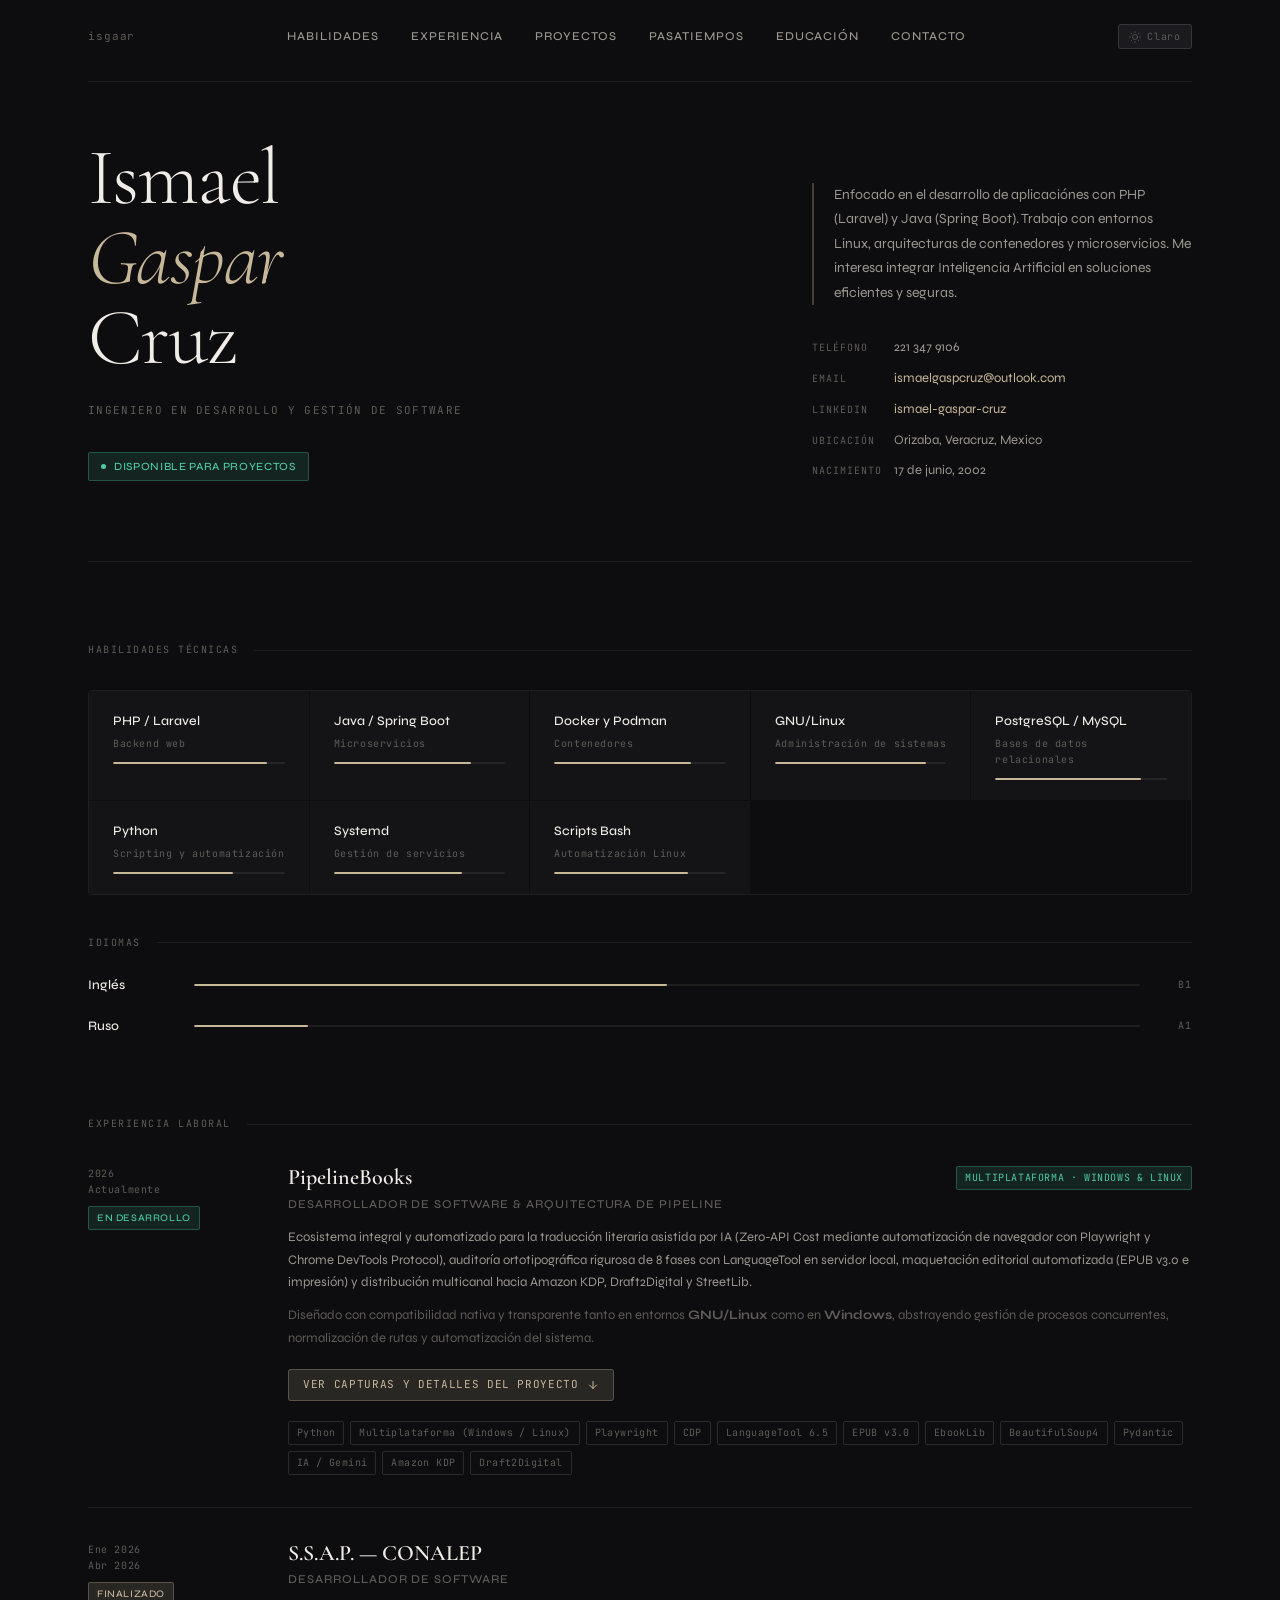
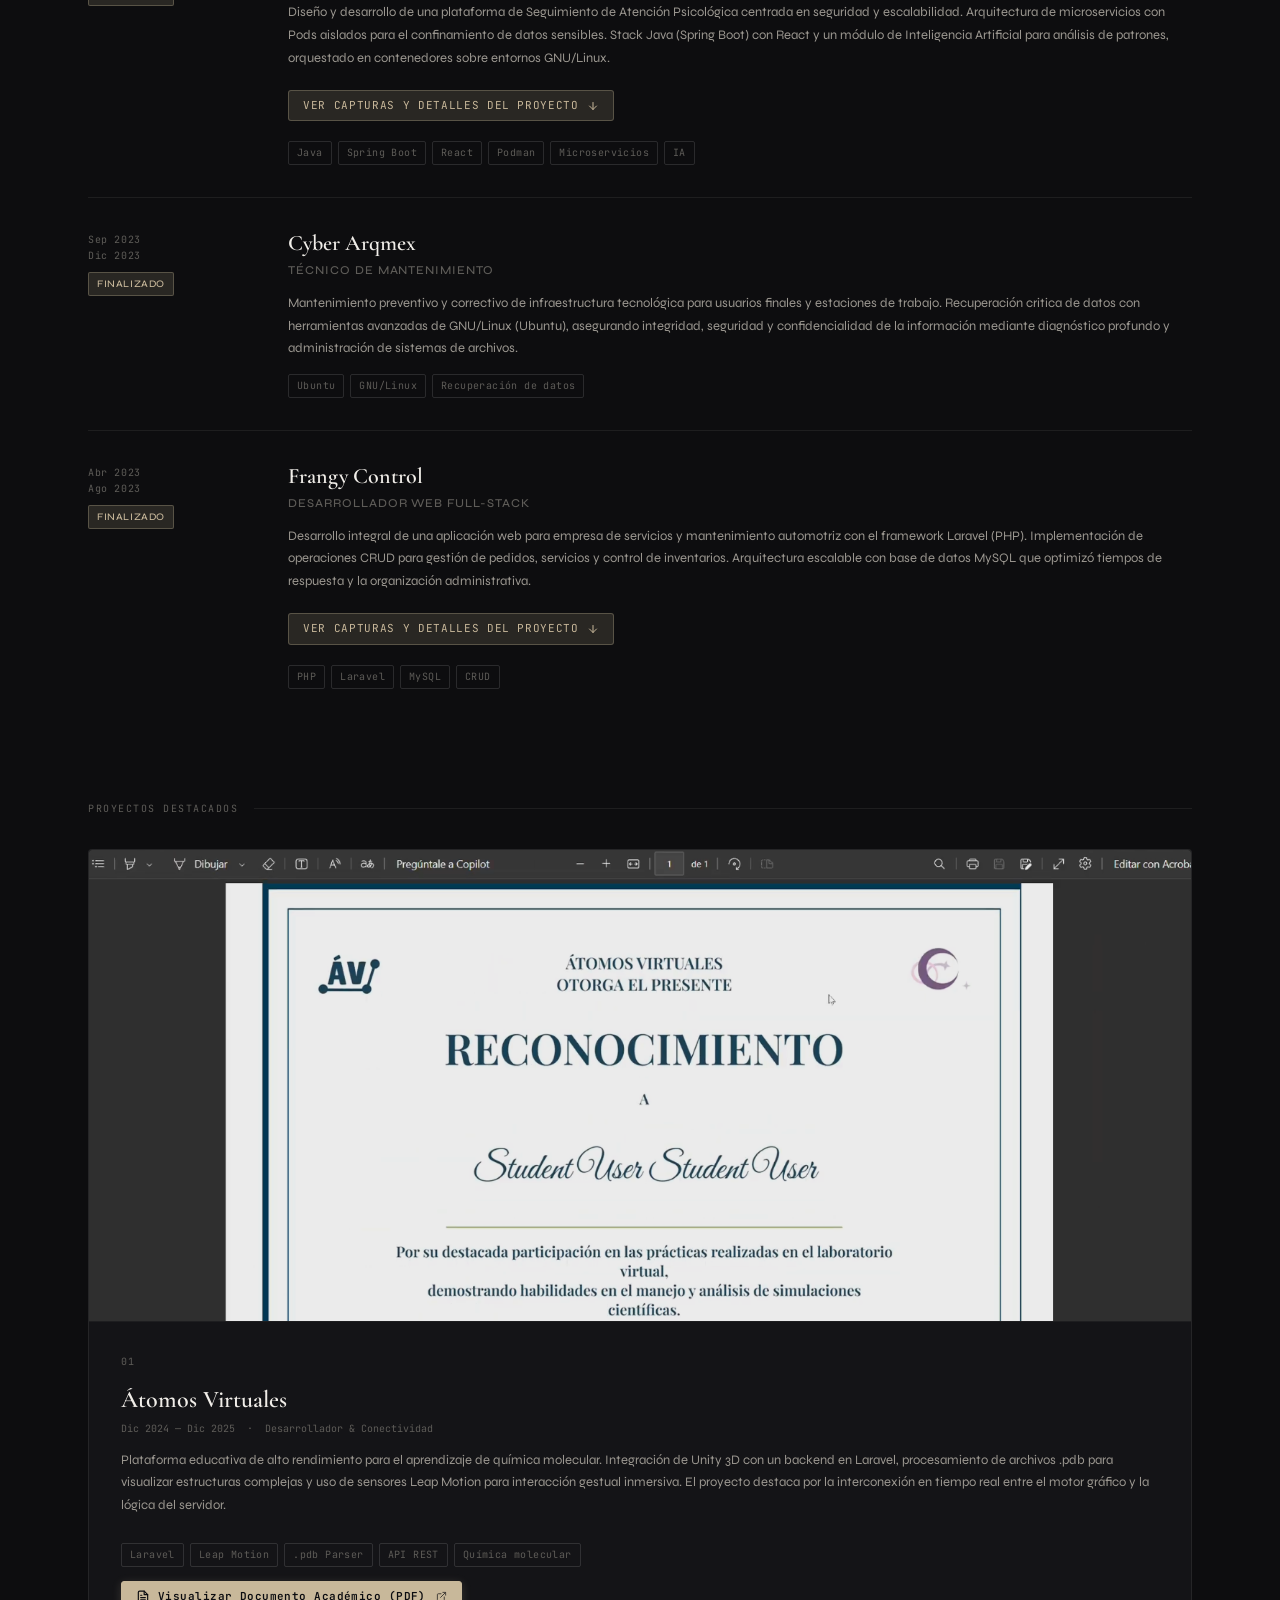
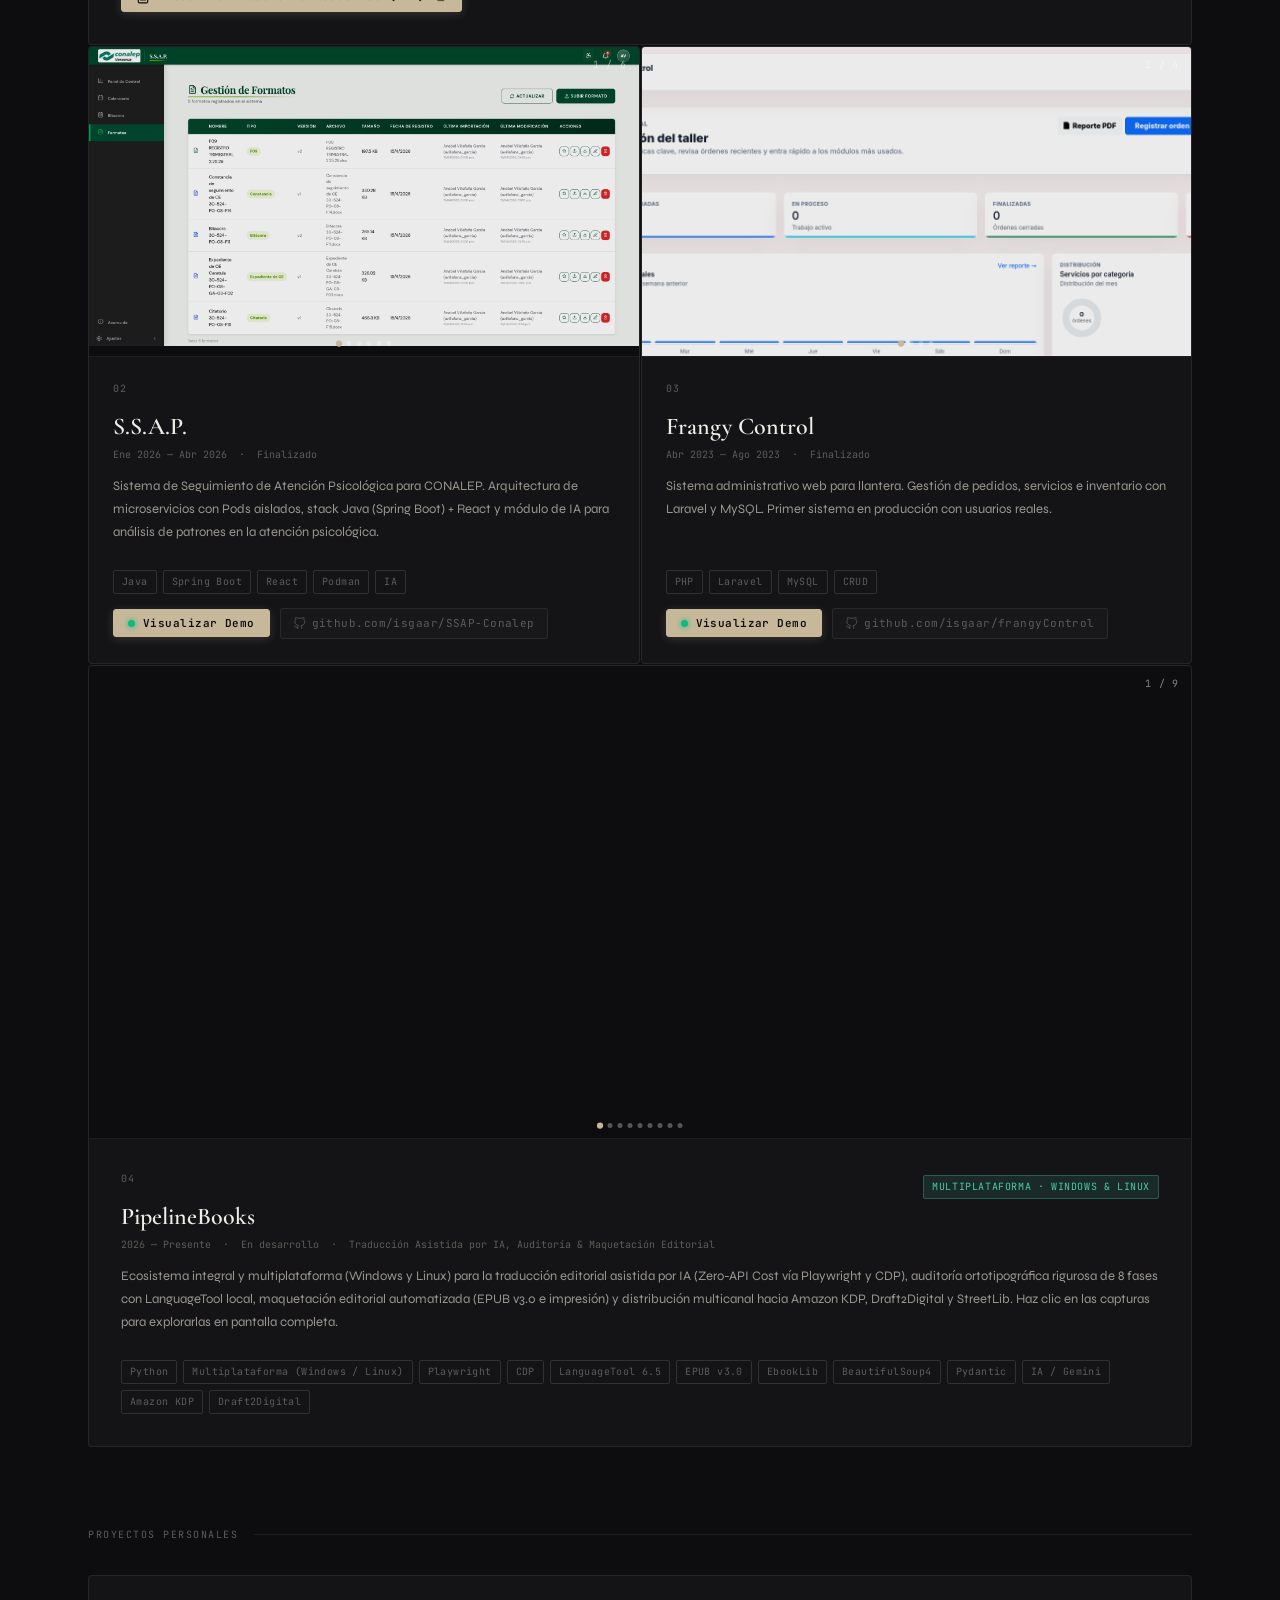
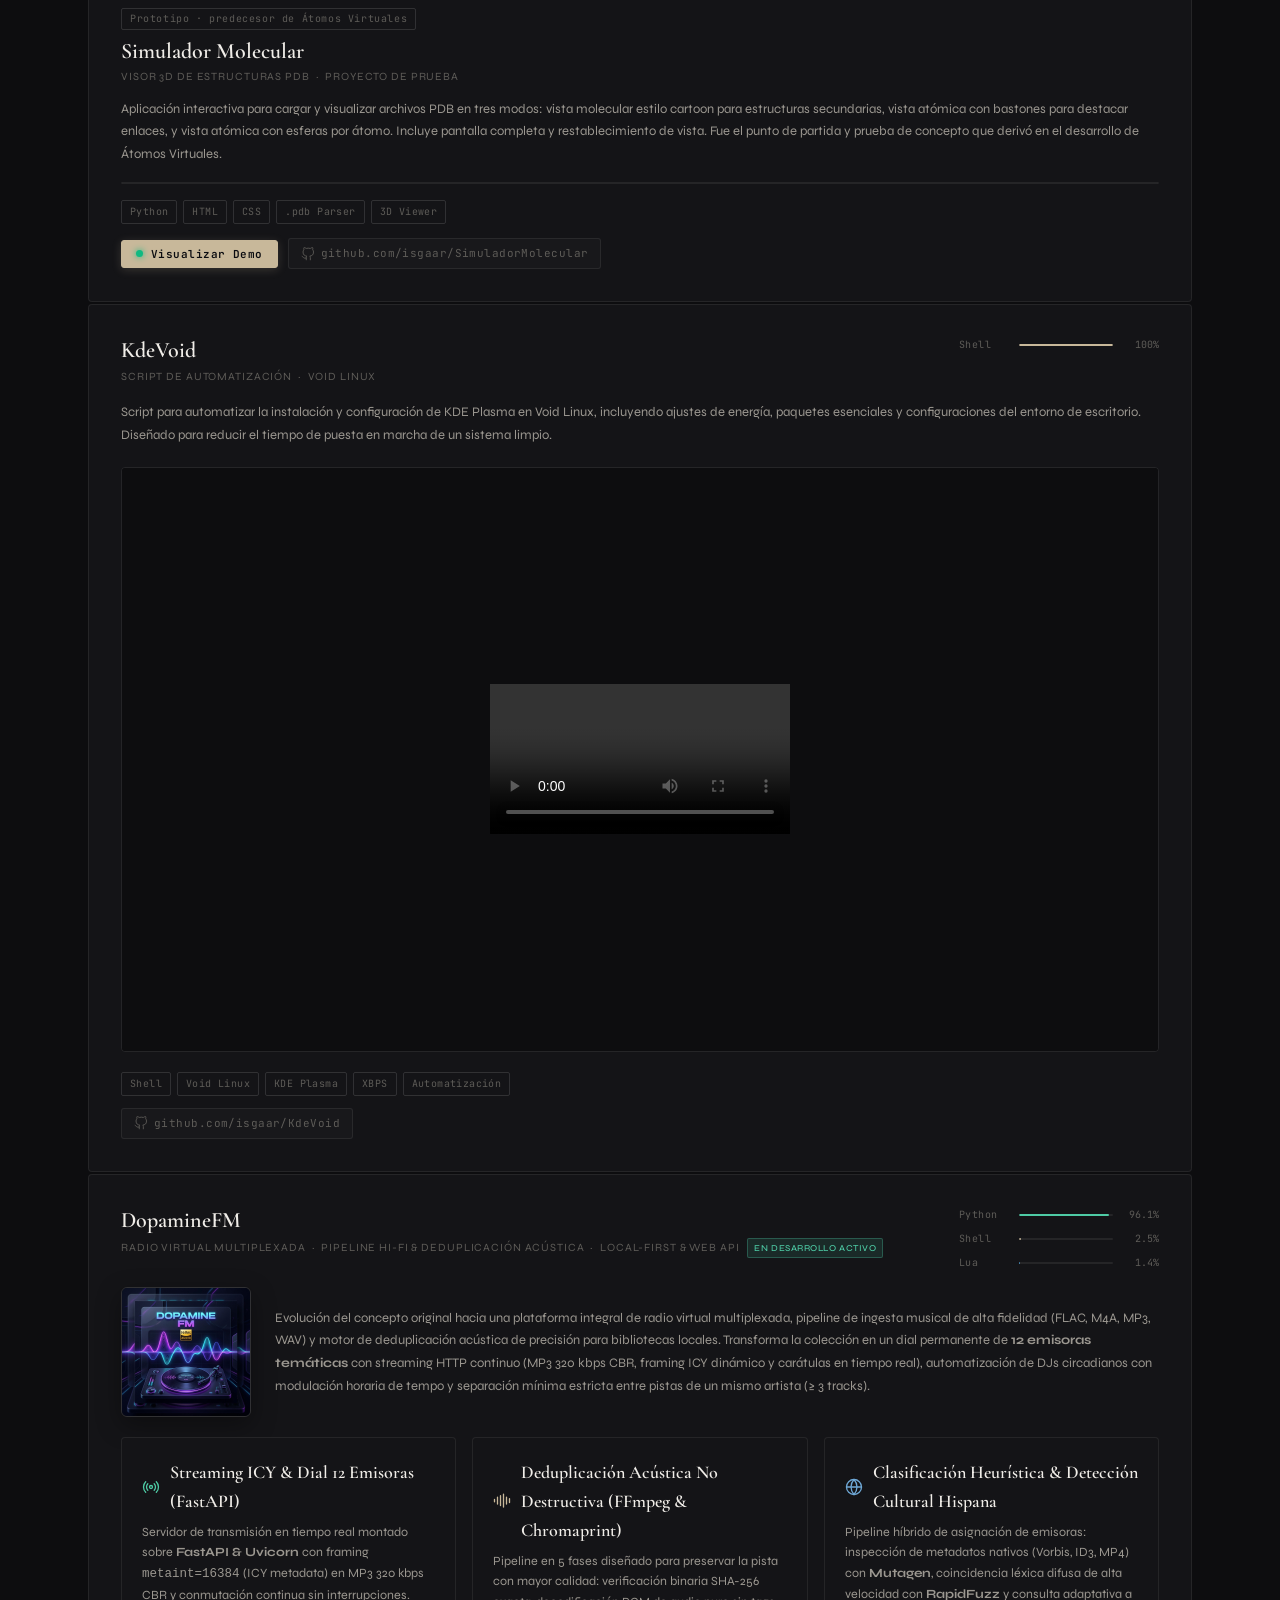
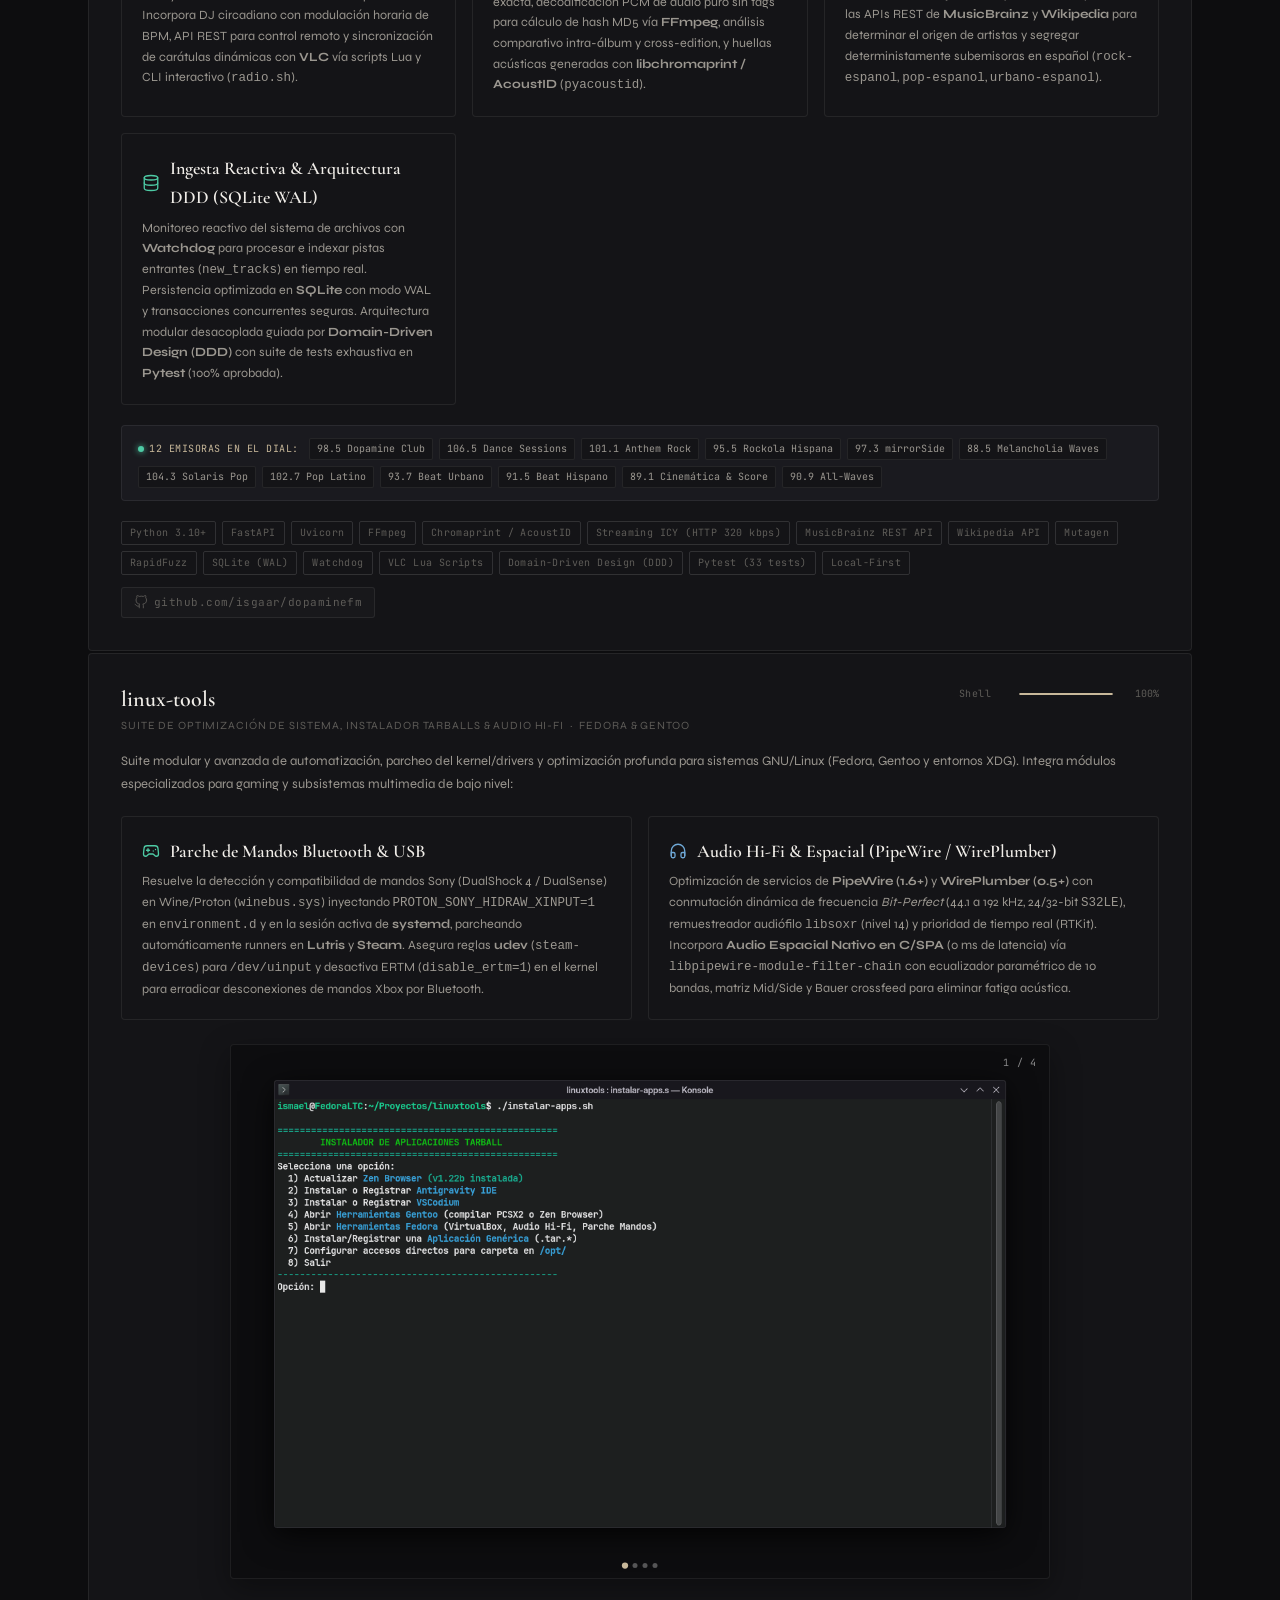
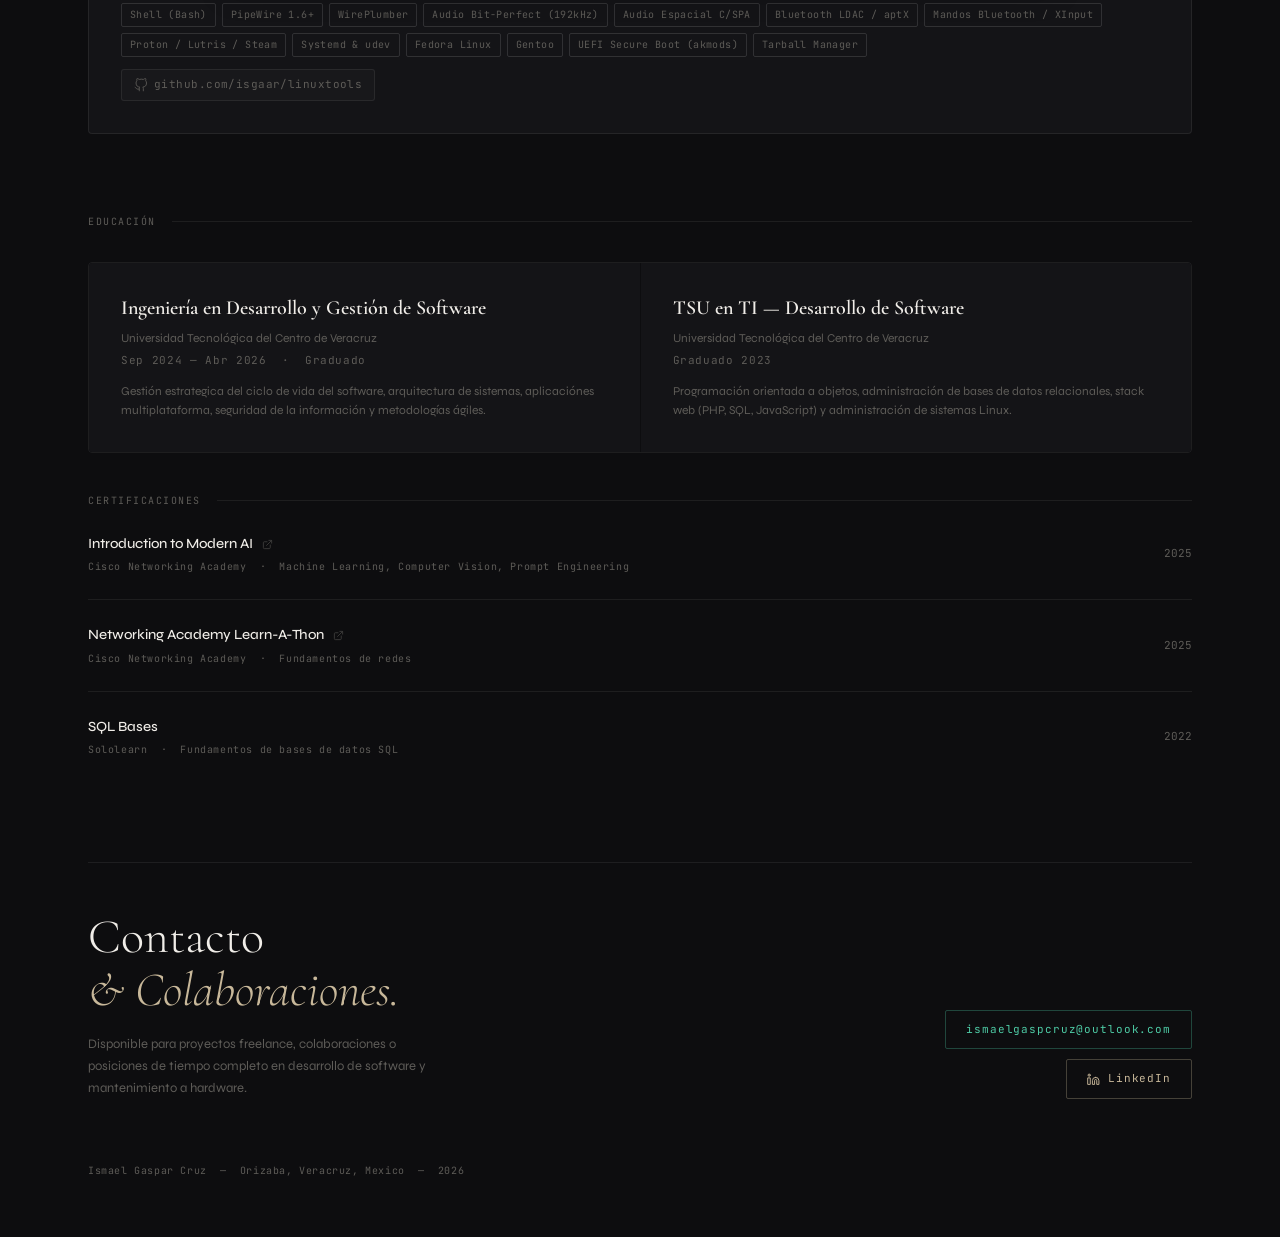
==== commit a1428385: "Actualiza DopamineFM a Dopamina: streaming LAN, stack Rust/Kotlin y capturas" ====
--- a/portafolio-bak.html
+++ b/portafolio-bak.html
@@ -2106,7 +2106,7 @@
 
           <div style="display:flex;gap:1.5rem;align-items:center;margin-bottom:1.25rem;flex-wrap:wrap;">
             <div style="flex:0 0 130px;max-width:130px;border-radius:6px;overflow:hidden;border:1px solid var(--border-mid);box-shadow:0 8px 24px rgba(0,0,0,0.35);">
-              <img src="./src/dopaminefm/dopaminefm-cover.jpg" alt="DopamineFM Cover Art" style="width:100%;height:auto;display:block;aspect-ratio:1/1;object-fit:cover;">
+              <img src="./src/dopamina/dopaminefm-cover.jpg" alt="DopamineFM Cover Art" style="width:100%;height:auto;display:block;aspect-ratio:1/1;object-fit:cover;">
             </div>
             <div style="flex:1;min-width:280px;">
               <p class="hobby-desc" style="margin-bottom:0;">
